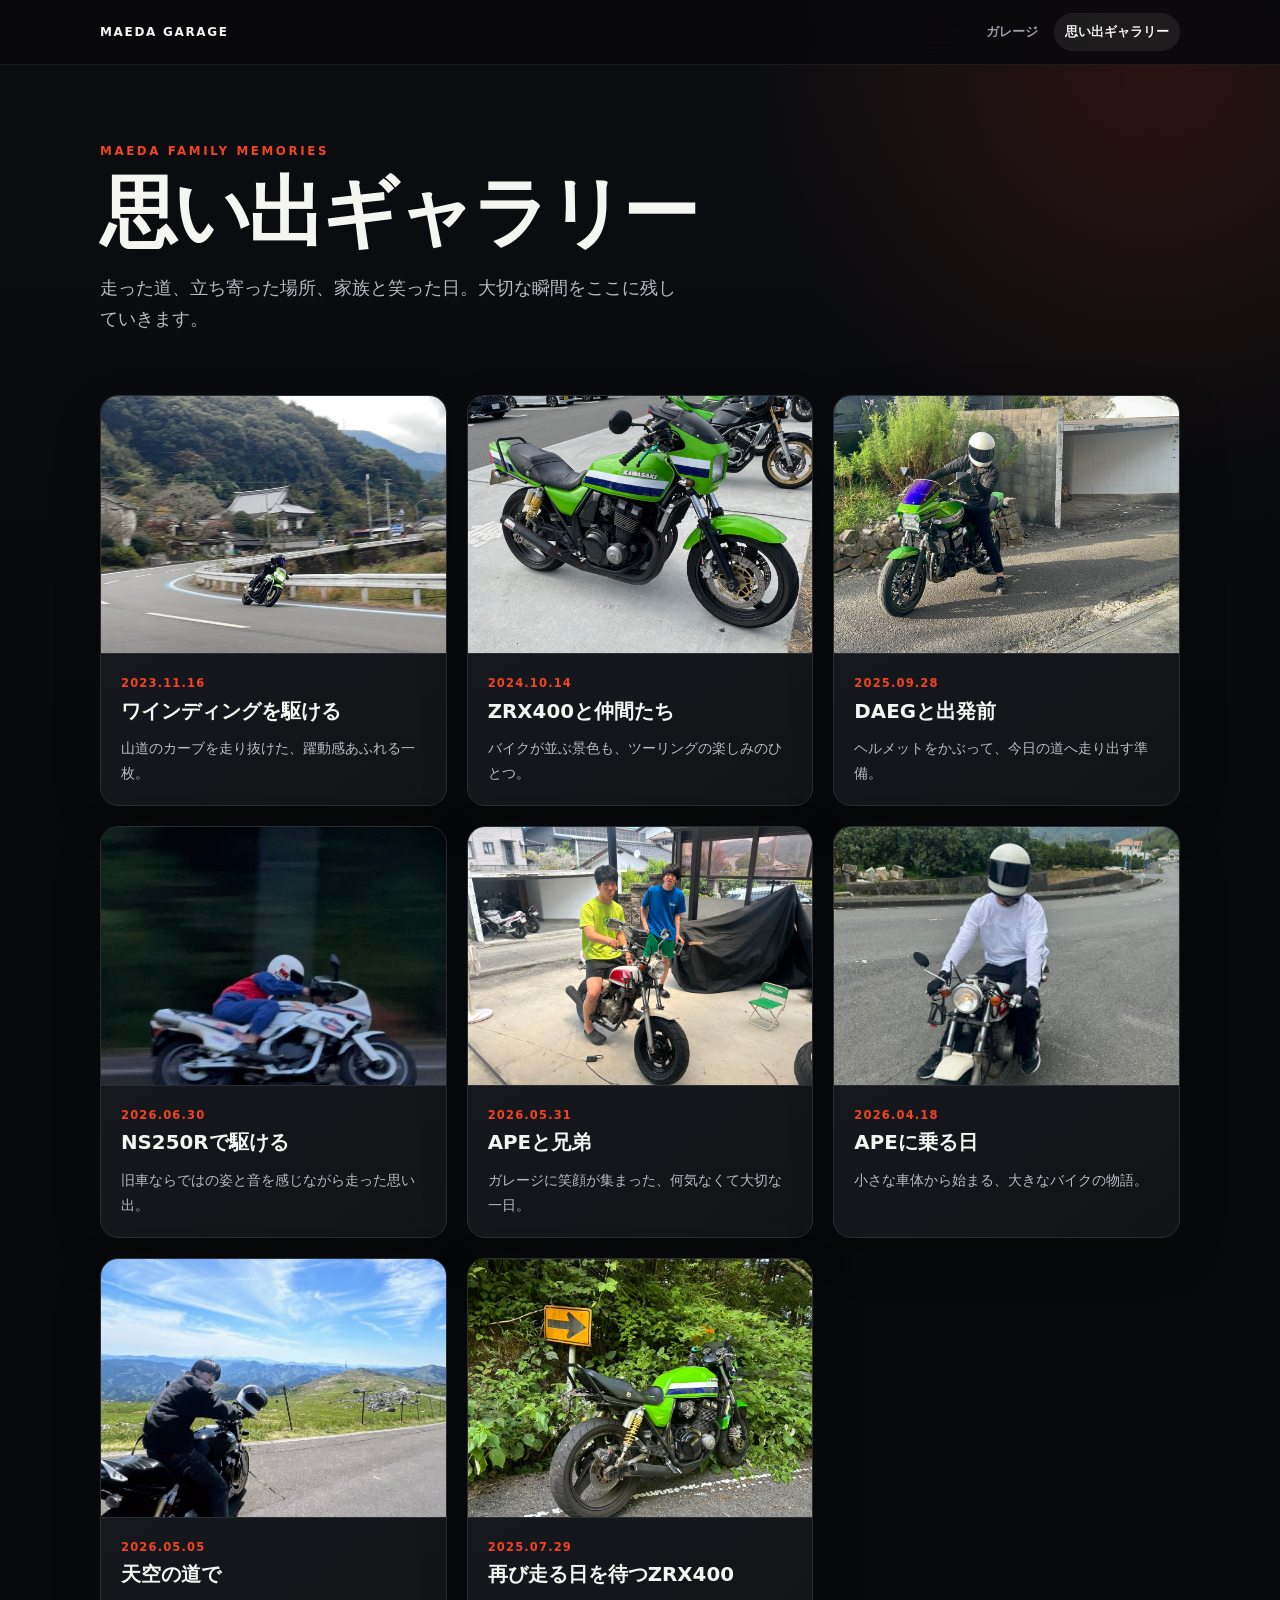
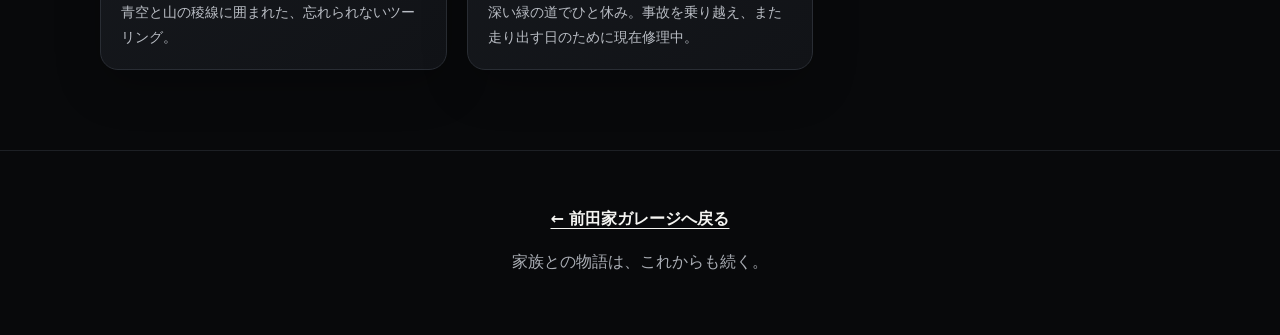
==== gallery.html @ 442a0881 "Add Maeda family garage website" ====
<!DOCTYPE html>
<html lang="ja">
<head>
  <meta charset="UTF-8">
  <meta name="viewport" content="width=device-width, initial-scale=1.0">
  <meta name="theme-color" content="#08090b">
  <meta name="description" content="前田家ガレージの思い出ギャラリー。">
  <title>思い出ギャラリー | 前田家ガレージ</title>
  <link rel="stylesheet" href="style.css">
</head>
<body class="gallery-page">
  <nav class="site-nav" aria-label="メインナビゲーション">
    <div class="nav-inner">
      <a class="brand" href="index.html">MAEDA GARAGE</a>
      <div class="nav-links">
        <a href="index.html">ガレージ</a>
        <a class="active" href="gallery.html" aria-current="page">思い出ギャラリー</a>
      </div>
    </div>
  </nav>

  <main class="gallery-container">
    <header class="gallery-hero">
      <p class="gallery-kicker">Maeda Family Memories</p>
      <h1>思い出ギャラリー</h1>
      <p class="gallery-lead">走った道、立ち寄った場所、家族と笑った日。大切な瞬間をここに残していきます。</p>
    </header>

    <section class="memory-grid" aria-label="思い出の写真">
      <!-- 写真を追加するとき：memory-photo内へimgタグを追加し、タイトル・日付・コメントを変更します -->
      <!-- 例：<img src="images/gallery/memory-07.jpg" alt="写真の説明" loading="lazy" decoding="async"> -->
      <article class="memory-card">
        <div class="memory-photo">
          <img src="images/gallery/memory-01.jpg" alt="山道のカーブを走る緑のバイク" loading="lazy" decoding="async">
        </div>
        <div class="memory-body">
          <time class="memory-date" datetime="2023-11-16">2023.11.16</time>
          <h2>ワインディングを駆ける</h2>
          <p>山道のカーブを走り抜けた、躍動感あふれる一枚。</p>
        </div>
      </article>

      <article class="memory-card">
        <div class="memory-photo">
          <img src="images/gallery/memory-02.jpg" alt="駐車場に並ぶ緑のZRX400とバイク" loading="lazy" decoding="async">
        </div>
        <div class="memory-body">
          <time class="memory-date" datetime="2024-10-14">2024.10.14</time>
          <h2>ZRX400と仲間たち</h2>
          <p>バイクが並ぶ景色も、ツーリングの楽しみのひとつ。</p>
        </div>
      </article>

      <article class="memory-card">
        <div class="memory-photo">
          <img src="images/gallery/memory-03.jpg" alt="ガレージ前で緑のZRX1200 DAEGにまたがるライダー" loading="lazy" decoding="async">
        </div>
        <div class="memory-body">
          <time class="memory-date" datetime="2025-09-28">2025.09.28</time>
          <h2>DAEGと出発前</h2>
          <p>ヘルメットをかぶって、今日の道へ走り出す準備。</p>
        </div>
      </article>

      <article class="memory-card">
        <div class="memory-photo">
          <img class="focus-lower" src="images/gallery/memory-04.jpg" alt="走行中の白いHONDA NS250R" loading="lazy" decoding="async">
        </div>
        <div class="memory-body">
          <time class="memory-date" datetime="2026-06-30">2026.06.30</time>
          <h2>NS250Rで駆ける</h2>
          <p>旧車ならではの姿と音を感じながら走った思い出。</p>
        </div>
      </article>

      <article class="memory-card">
        <div class="memory-photo">
          <img src="images/gallery/memory-05.jpg" alt="ガレージでHONDA APEを囲む家族" loading="lazy" decoding="async">
        </div>
        <div class="memory-body">
          <time class="memory-date" datetime="2026-05-31">2026.05.31</time>
          <h2>APEと兄弟</h2>
          <p>ガレージに笑顔が集まった、何気なくて大切な一日。</p>
        </div>
      </article>

      <article class="memory-card">
        <div class="memory-photo">
          <img src="images/gallery/memory-06.jpg" alt="白いヘルメットでHONDA APEに乗るライダー" loading="lazy" decoding="async">
        </div>
        <div class="memory-body">
          <time class="memory-date" datetime="2026-04-18">2026.04.18</time>
          <h2>APEに乗る日</h2>
          <p>小さな車体から始まる、大きなバイクの物語。</p>
        </div>
      </article>

      <article class="memory-card">
        <div class="memory-photo">
          <img src="images/gallery/memory-07.jpg" alt="青空と山の稜線を背景にしたHONDA CB400SF" loading="lazy" decoding="async">
        </div>
        <div class="memory-body">
          <time class="memory-date" datetime="2026-05-05">2026.05.05</time>
          <h2>天空の道で</h2>
          <p>青空と山の稜線に囲まれた、忘れられないツーリング。</p>
        </div>
      </article>

      <article class="memory-card">
        <div class="memory-photo">
          <img src="images/gallery/memory-08.jpg" alt="緑に囲まれた道端に停まるKAWASAKI ZRX400" loading="lazy" decoding="async">
        </div>
        <div class="memory-body">
          <time class="memory-date" datetime="2025-07-29">2025.07.29</time>
          <h2>再び走る日を待つZRX400</h2>
          <p>深い緑の道でひと休み。事故を乗り越え、また走り出す日のために現在修理中。</p>
        </div>
      </article>
    </section>
  </main>

  <footer class="gallery-footer">
    <p><a href="index.html">← 前田家ガレージへ戻る</a></p>
    <p>家族との物語は、これからも続く。</p>
  </footer>
</body>
</html>
---- style.css ----
:root {
  --shared-bg: #08090b;
  --shared-panel: #111317;
  --shared-panel-light: #181b20;
  --shared-line: #292d34;
  --shared-text: #f5f5f2;
  --shared-muted: #9a9ea7;
  --shared-accent: #f04422;
  --shared-max-width: 1080px;
}

.site-nav {
  position: sticky;
  top: 0;
  z-index: 20;
  border-bottom: 1px solid rgba(255,255,255,.08);
  background: rgba(8,9,11,.88);
  backdrop-filter: blur(16px);
  -webkit-backdrop-filter: blur(16px);
}

.nav-inner {
  display: flex;
  width: min(calc(100% - 32px), var(--shared-max-width));
  min-height: 64px;
  margin-inline: auto;
  align-items: center;
  justify-content: space-between;
  gap: 20px;
}

.brand {
  color: var(--shared-text);
  font-size: .75rem;
  font-weight: 900;
  letter-spacing: .14em;
  text-decoration: none;
  white-space: nowrap;
}

.nav-links {
  display: flex;
  align-items: center;
  gap: 5px;
}

.nav-links a {
  padding: 8px 11px;
  border-radius: 999px;
  color: var(--shared-muted);
  font-size: .79rem;
  font-weight: 800;
  text-decoration: none;
  transition: color .2s ease, background .2s ease;
}

.nav-links a:hover,
.nav-links a.active {
  color: var(--shared-text);
  background: rgba(255,255,255,.08);
}

.gallery-cta {
  display: inline-flex;
  align-items: center;
  gap: 10px;
  margin-top: 34px;
  padding: 13px 20px;
  border: 1px solid rgba(255,255,255,.16);
  border-radius: 999px;
  color: var(--shared-text);
  background: rgba(255,255,255,.05);
  font-size: .9rem;
  font-weight: 800;
  text-decoration: none;
  transition: transform .2s ease, border-color .2s ease, background .2s ease;
}

.gallery-cta:hover {
  transform: translateY(-2px);
  border-color: var(--shared-accent);
  background: rgba(240,68,34,.12);
}

/* Gallery page */
.gallery-page {
  margin: 0;
  min-height: 100vh;
  color: var(--shared-text);
  background:
    radial-gradient(circle at 90% 4%, rgba(240,68,34,.13), transparent 25rem),
    linear-gradient(180deg, #0c0d10 0%, var(--shared-bg) 38%);
  font-family: system-ui, -apple-system, "Noto Sans JP", "Yu Gothic", sans-serif;
  line-height: 1.7;
  -webkit-font-smoothing: antialiased;
}

.gallery-page * { box-sizing: border-box; }

.gallery-container {
  width: min(calc(100% - 32px), var(--shared-max-width));
  margin-inline: auto;
}

.gallery-hero {
  padding: 76px 0 48px;
}

.gallery-kicker {
  margin: 0 0 10px;
  color: var(--shared-accent);
  font-size: .74rem;
  font-weight: 900;
  letter-spacing: .22em;
  text-transform: uppercase;
}

.gallery-hero h1 {
  margin: 0;
  font-size: clamp(2.35rem, 8vw, 4.8rem);
  line-height: 1.1;
  letter-spacing: -.05em;
}

.gallery-lead {
  max-width: 590px;
  margin: 17px 0 0;
  color: #b6bac1;
  font-size: clamp(.98rem, 2.6vw, 1.14rem);
}

.memory-grid {
  display: grid;
  grid-template-columns: repeat(3, minmax(0, 1fr));
  gap: 20px;
  padding: 12px 0 80px;
}

.memory-card {
  overflow: hidden;
  border: 1px solid var(--shared-line);
  border-radius: 18px;
  background: linear-gradient(145deg, var(--shared-panel-light), var(--shared-panel));
  box-shadow: 0 16px 46px rgba(0,0,0,.23);
  transition: transform .22s ease, border-color .22s ease;
}

.memory-card:hover {
  transform: translateY(-4px);
  border-color: #484d56;
}

.memory-photo {
  position: relative;
  display: grid;
  aspect-ratio: 4 / 3;
  place-items: center;
  overflow: hidden;
  border-bottom: 1px solid var(--shared-line);
  color: #747982;
  background:
    linear-gradient(135deg, transparent 49.5%, rgba(255,255,255,.04) 50%, transparent 50.5%),
    repeating-linear-gradient(90deg, #101216 0, #101216 34px, #13161a 35px);
}

.memory-photo img {
  position: absolute;
  inset: 0;
  width: 100%;
  height: 100%;
  object-fit: cover;
}

.memory-photo img.focus-lower {
  object-position: center 72%;
}

.memory-placeholder {
  text-align: center;
}

.memory-placeholder b {
  display: block;
  margin-bottom: 7px;
  font-size: 1.7rem;
  filter: grayscale(1);
}

.memory-placeholder span {
  font-size: .68rem;
  font-weight: 900;
  letter-spacing: .15em;
}

.memory-body {
  padding: 20px;
}

.memory-date {
  display: block;
  margin-bottom: 5px;
  color: var(--shared-accent);
  font-size: .72rem;
  font-weight: 900;
  letter-spacing: .1em;
}

.memory-body h2 {
  margin: 0;
  font-size: 1.24rem;
  line-height: 1.35;
}

.memory-body p {
  margin: 11px 0 0;
  color: #b9bdc4;
  font-size: .9rem;
}

.gallery-footer {
  padding: 38px 16px 44px;
  border-top: 1px solid #1d2025;
  color: #aaaeb5;
  text-align: center;
}

.gallery-footer a {
  color: var(--shared-text);
  font-weight: 800;
  text-underline-offset: 4px;
}

@media (max-width: 820px) {
  .memory-grid { grid-template-columns: repeat(2, minmax(0, 1fr)); }
}

@media (max-width: 560px) {
  .nav-inner {
    width: min(calc(100% - 20px), var(--shared-max-width));
    min-height: 58px;
  }

  .brand {
    max-width: 78px;
    white-space: normal;
    line-height: 1.15;
  }

  .nav-links a {
    padding: 7px 9px;
    font-size: .73rem;
  }

  .gallery-container { width: calc(100% - 24px); }
  .gallery-hero { padding: 54px 0 36px; }
  .memory-grid { grid-template-columns: 1fr; gap: 16px; padding-bottom: 56px; }
  .memory-body { padding: 18px; }
}

@media (prefers-reduced-motion: reduce) {
  *, *::before, *::after {
    scroll-behavior: auto !important;
    animation-duration: .01ms !important;
    transition-duration: .01ms !important;
  }
}
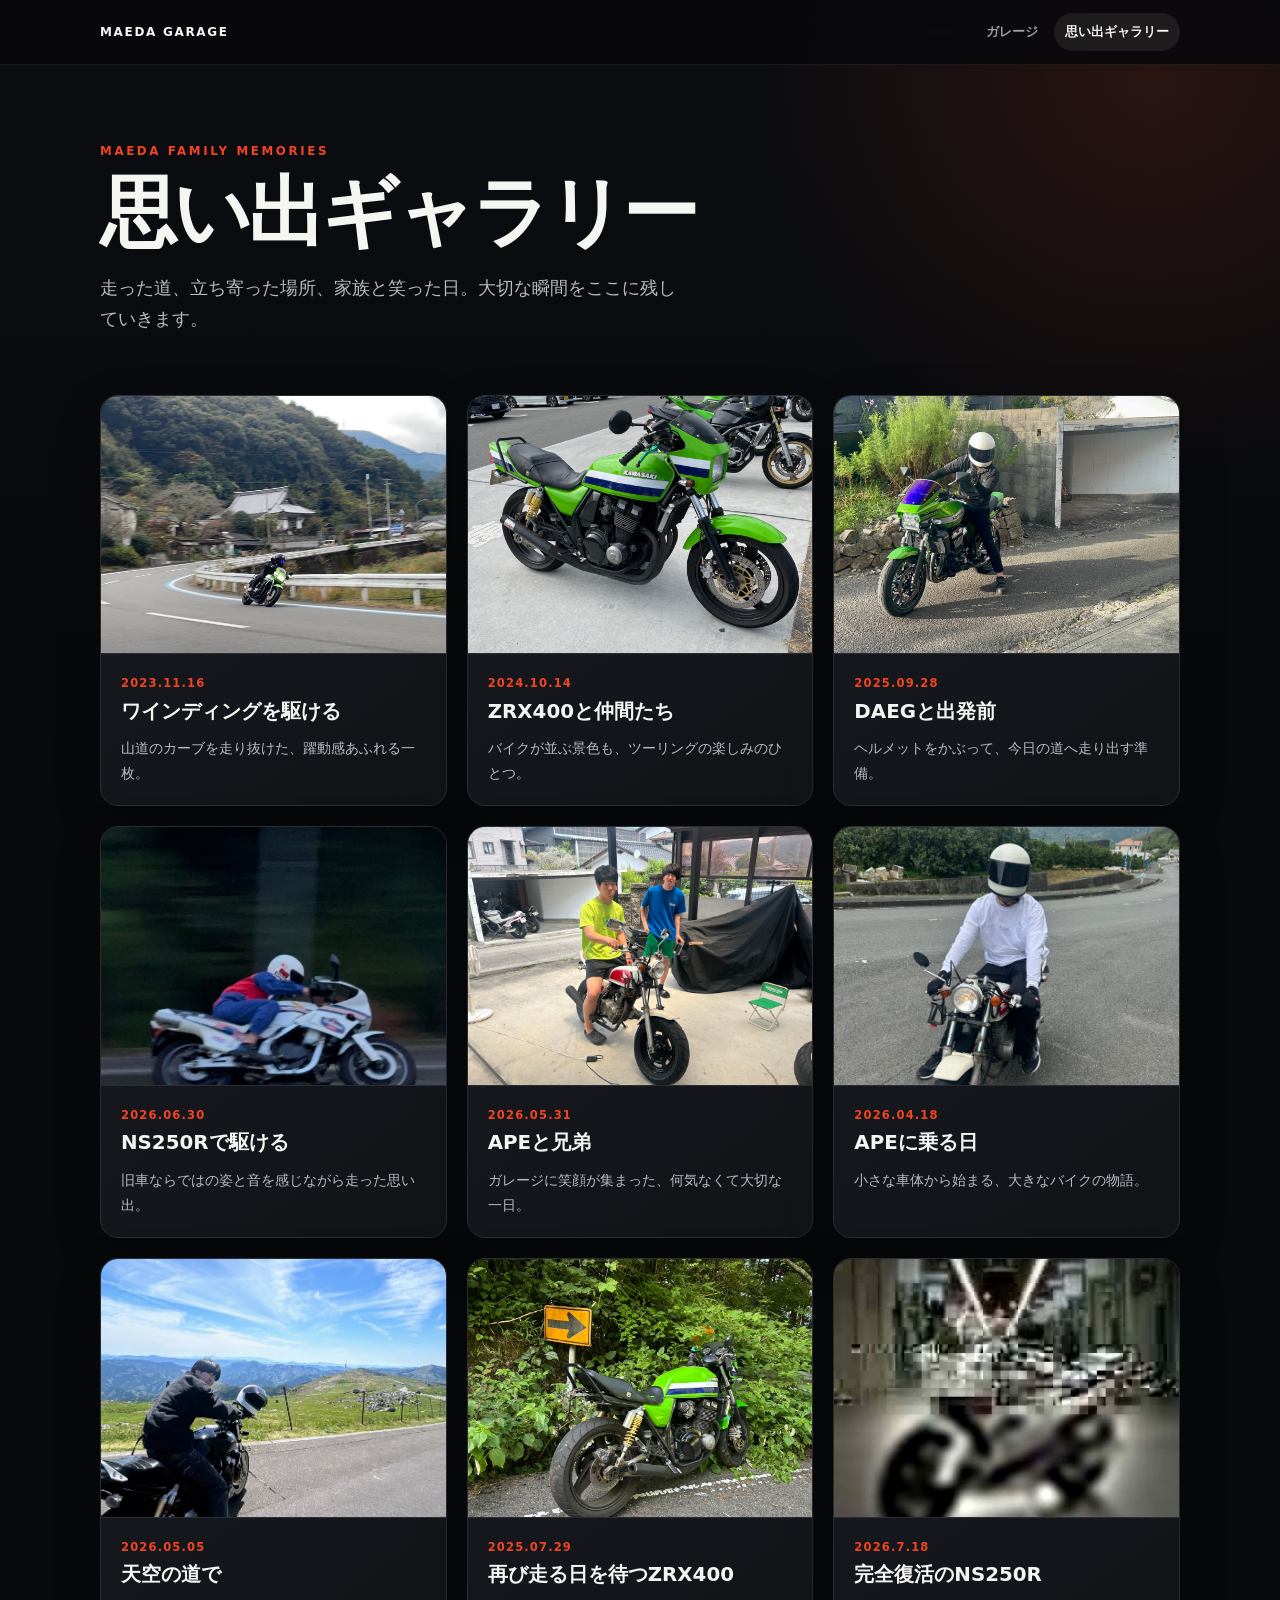
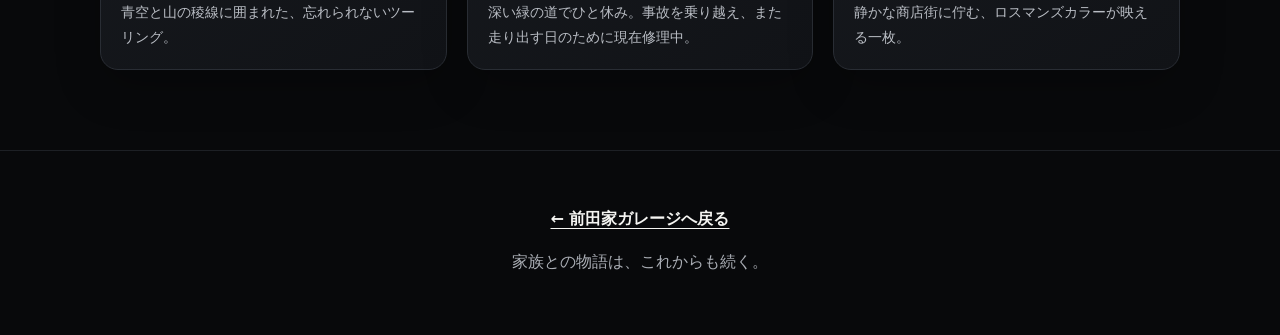
==== commit 2d2ea2b0: "Add NS250R gallery memory" ====
--- a/gallery.html
+++ b/gallery.html
@@ -116,6 +116,17 @@
           <p>深い緑の道でひと休み。事故を乗り越え、また走り出す日のために現在修理中。</p>
         </div>
       </article>
+
+      <article class="memory-card">
+        <div class="memory-photo">
+          <img src="images/gallery/memory-09.jpg" alt="アーケードに停まるHONDA NS250R" loading="lazy" decoding="async">
+        </div>
+        <div class="memory-body">
+          <time class="memory-date" datetime="2026-07-18">2026.7.18</time>
+          <h2>完全復活のNS250R</h2>
+          <p>静かな商店街に佇む、ロスマンズカラーが映える一枚。</p>
+        </div>
+      </article>
     </section>
   </main>
 
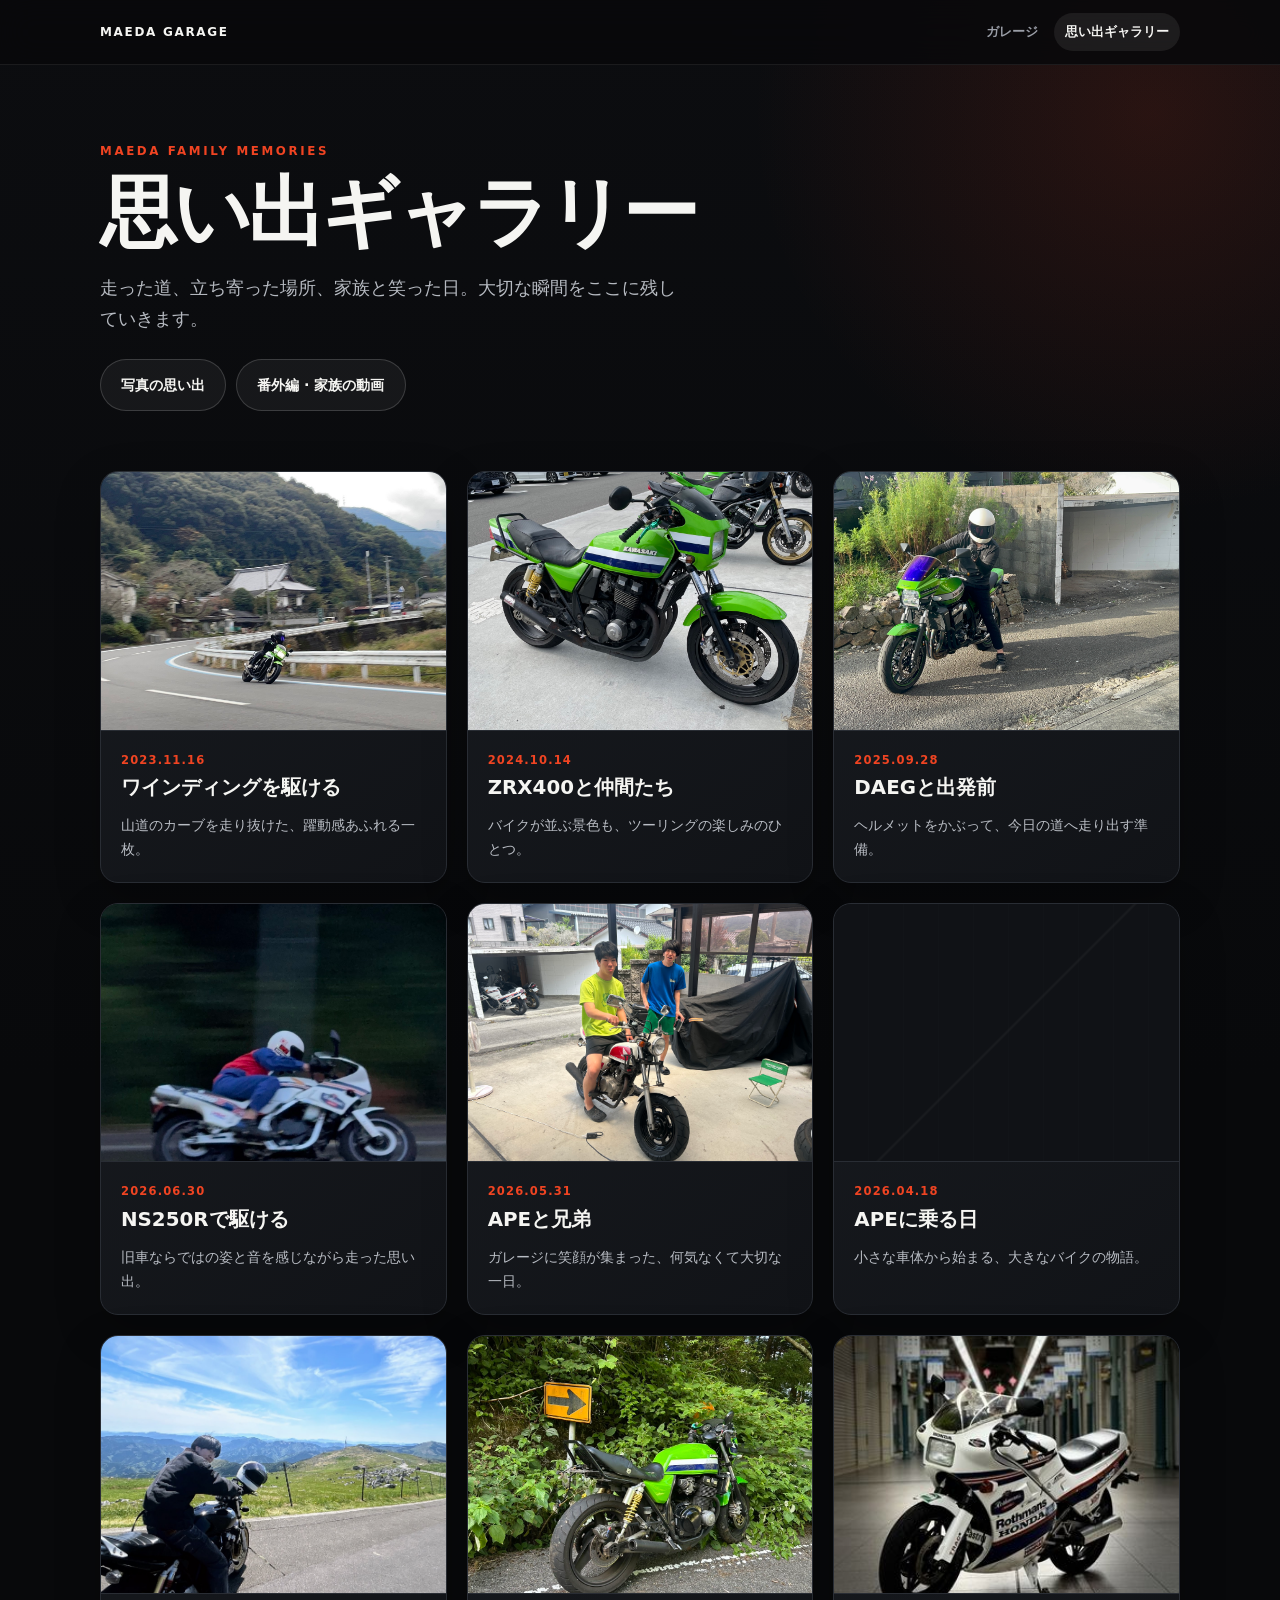
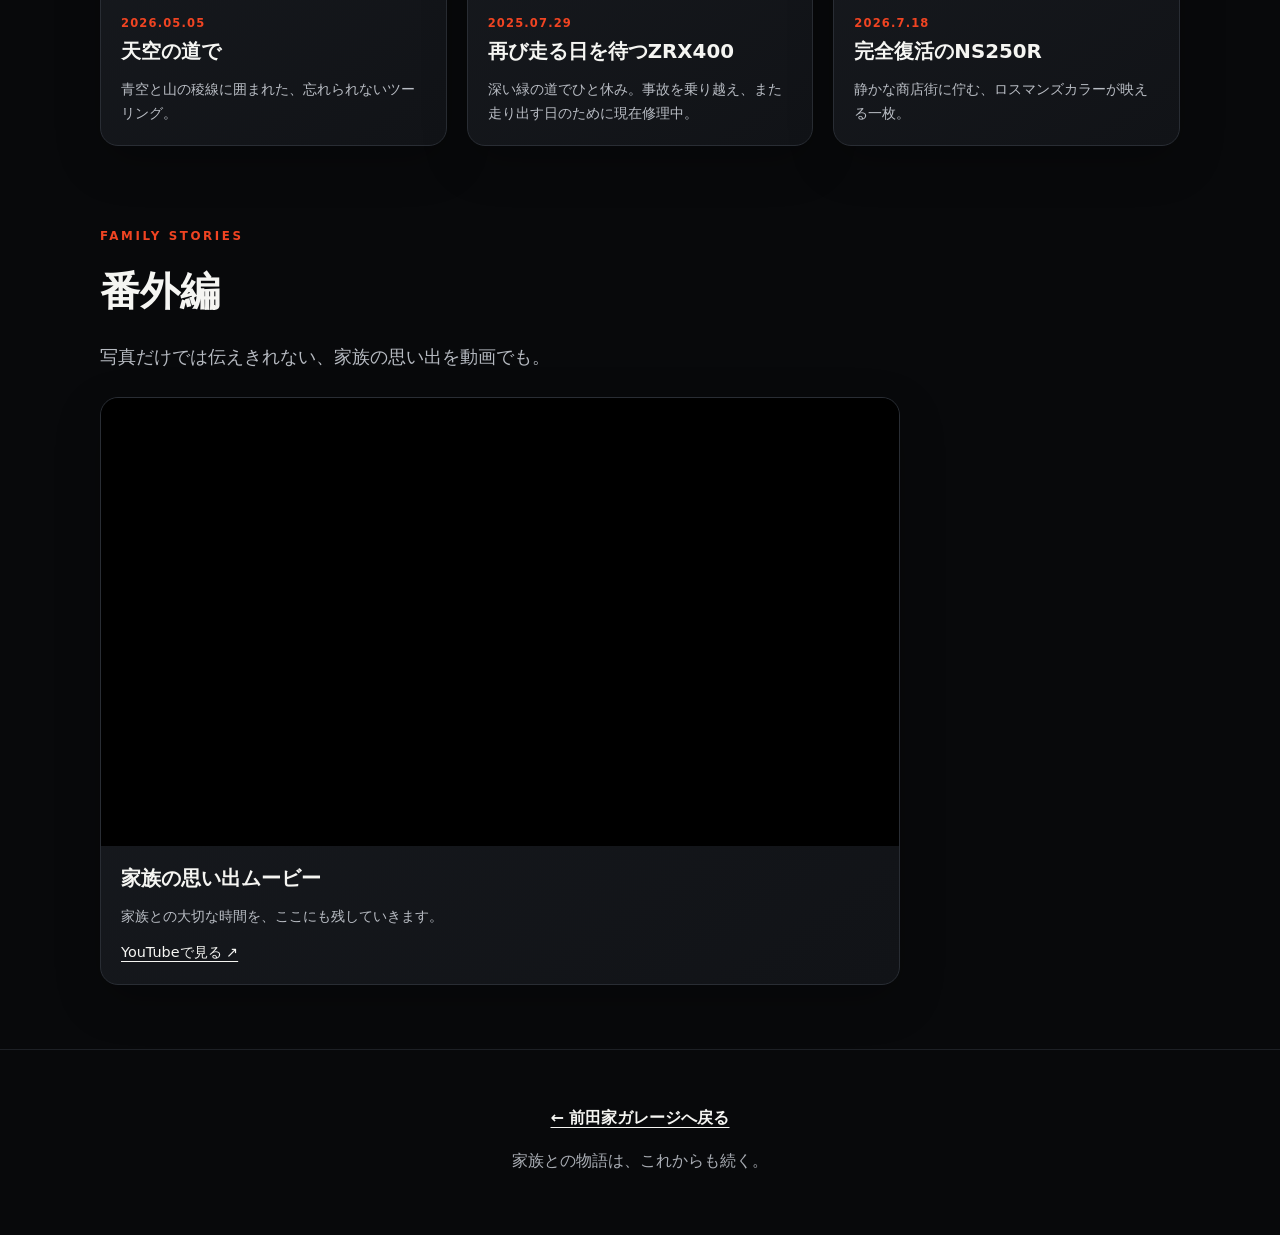
==== commit 0f506668: "Add files via upload Add family video to gallery" ====
--- a/gallery.html
+++ b/gallery.html
@@ -24,9 +24,13 @@
       <p class="gallery-kicker">Maeda Family Memories</p>
       <h1>思い出ギャラリー</h1>
       <p class="gallery-lead">走った道、立ち寄った場所、家族と笑った日。大切な瞬間をここに残していきます。</p>
+      <nav class="gallery-categories" aria-label="ギャラリーのカテゴリ">
+        <a class="gallery-cta" href="#photos">写真の思い出</a>
+        <a class="gallery-cta" href="#extra">番外編 · 家族の動画</a>
+      </nav>
     </header>
 
-    <section class="memory-grid" aria-label="思い出の写真">
+    <section id="photos" class="memory-grid" aria-label="思い出の写真">
       <!-- 写真を追加するとき：memory-photo内へimgタグを追加し、タイトル・日付・コメントを変更します -->
       <!-- 例：<img src="images/gallery/memory-07.jpg" alt="写真の説明" loading="lazy" decoding="async"> -->
       <article class="memory-card">
@@ -116,7 +120,6 @@
           <p>深い緑の道でひと休み。事故を乗り越え、また走り出す日のために現在修理中。</p>
         </div>
       </article>
-
       <article class="memory-card">
         <div class="memory-photo">
           <img src="images/gallery/memory-09.jpg" alt="アーケードに停まるHONDA NS250R" loading="lazy" decoding="async">
@@ -128,6 +131,22 @@
         </div>
       </article>
     </section>
+    <section id="extra" class="gallery-extra" aria-labelledby="extra-title">
+      <p class="gallery-kicker">Family Stories</p>
+      <h2 id="extra-title">番外編</h2>
+      <p class="gallery-lead">写真だけでは伝えきれない、家族の思い出を動画でも。</p>
+      <!-- 動画を追加するときは、このarticleをコピーして動画ID・タイトル・コメントを変更します。 -->
+      <article class="memory-card video-card">
+        <div class="memory-video">
+          <iframe src="https://www.youtube-nocookie.com/embed/6JlJBskXjK0" title="番外編：家族のYouTube動画" loading="lazy" referrerpolicy="strict-origin-when-cross-origin" allow="accelerometer; autoplay; clipboard-write; encrypted-media; gyroscope; picture-in-picture; web-share" allowfullscreen></iframe>
+        </div>
+        <div class="memory-body">
+          <h3>家族の思い出ムービー</h3>
+          <p>家族との大切な時間を、ここにも残していきます。</p>
+          <p><a href="https://www.youtube.com/watch?v=6JlJBskXjK0" target="_blank" rel="noopener noreferrer">YouTubeで見る ↗</a></p>
+        </div>
+      </article>
+    </section>
   </main>
 
   <footer class="gallery-footer">
--- a/style.css
+++ b/style.css
@@ -224,6 +224,19 @@
   text-align: center;
 }
 
+.gallery-categories { display: flex; flex-wrap: wrap; gap: 10px; }
+.gallery-categories .gallery-cta { margin-top: 24px; }
+#photos, .gallery-extra { scroll-margin-top: 90px; }
+.gallery-extra { padding: 0 0 64px; }
+.gallery-extra > h2 { margin: 0; font-size: clamp(1.8rem, 5vw, 2.5rem); }
+.video-card { max-width: 800px; margin-top: 24px; }
+.video-card:hover { transform: none; }
+.memory-video { aspect-ratio: 16 / 9; background: #000; }
+.memory-video iframe { display: block; width: 100%; height: 100%; border: 0; }
+.video-card h3 { margin: 0; font-size: 1.24rem; line-height: 1.35; }
+.video-card a { color: var(--shared-text); text-underline-offset: 4px; }
+.gallery-categories a:focus-visible, .video-card a:focus-visible { outline: 2px solid var(--shared-accent); outline-offset: 4px; }
+
 .gallery-footer a {
   color: var(--shared-text);
   font-weight: 800;
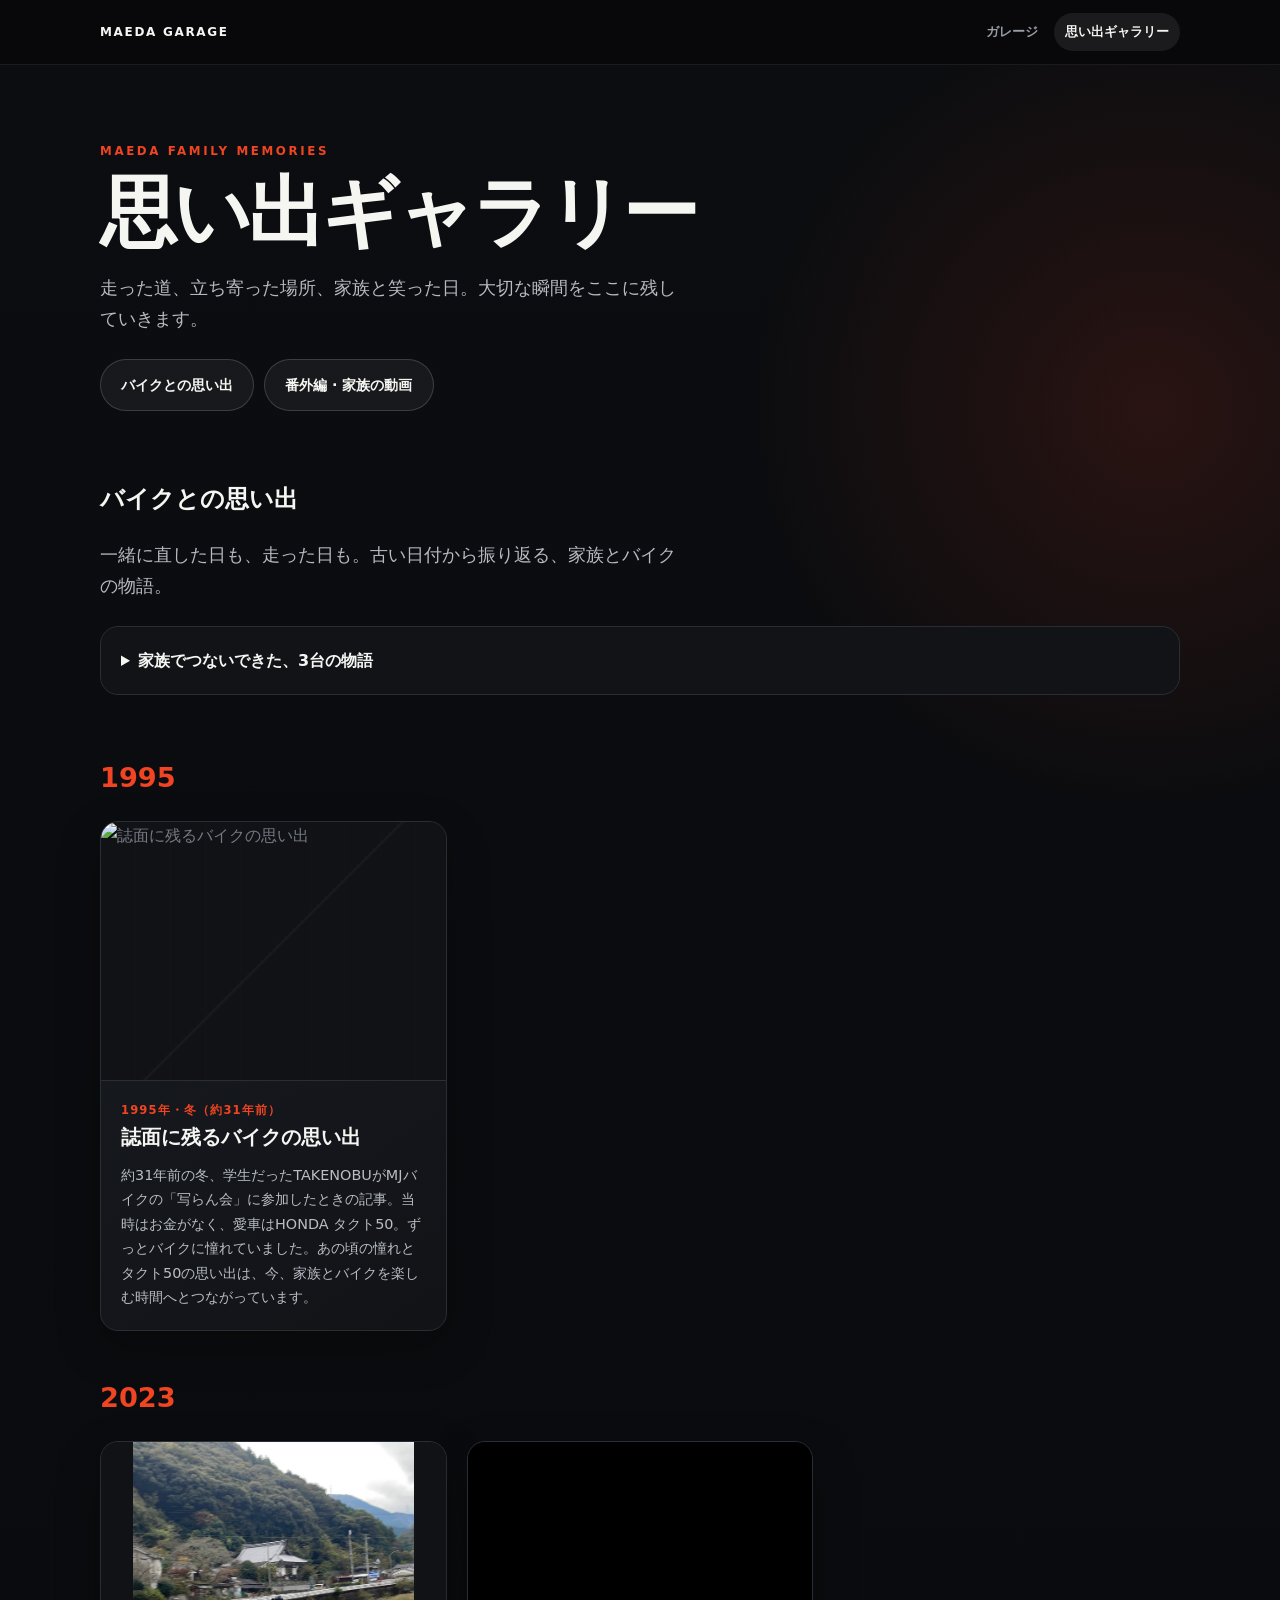
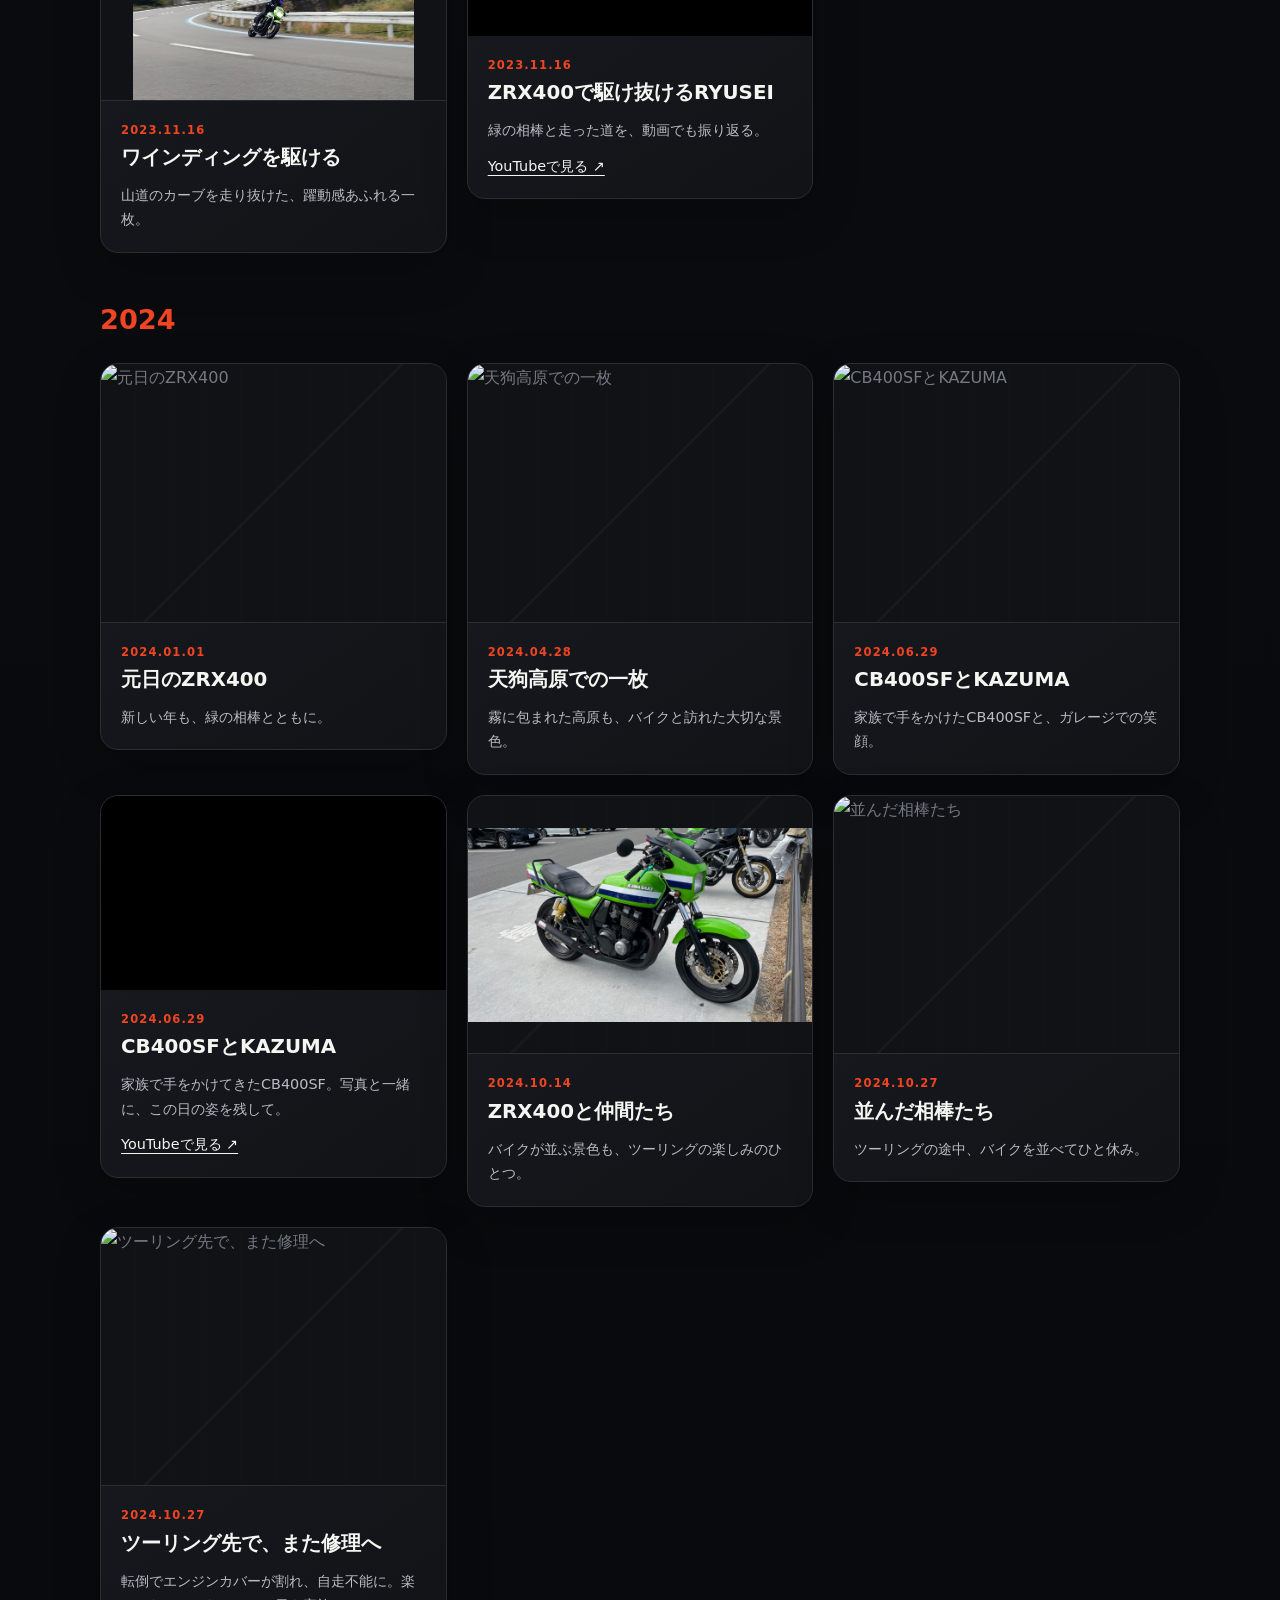
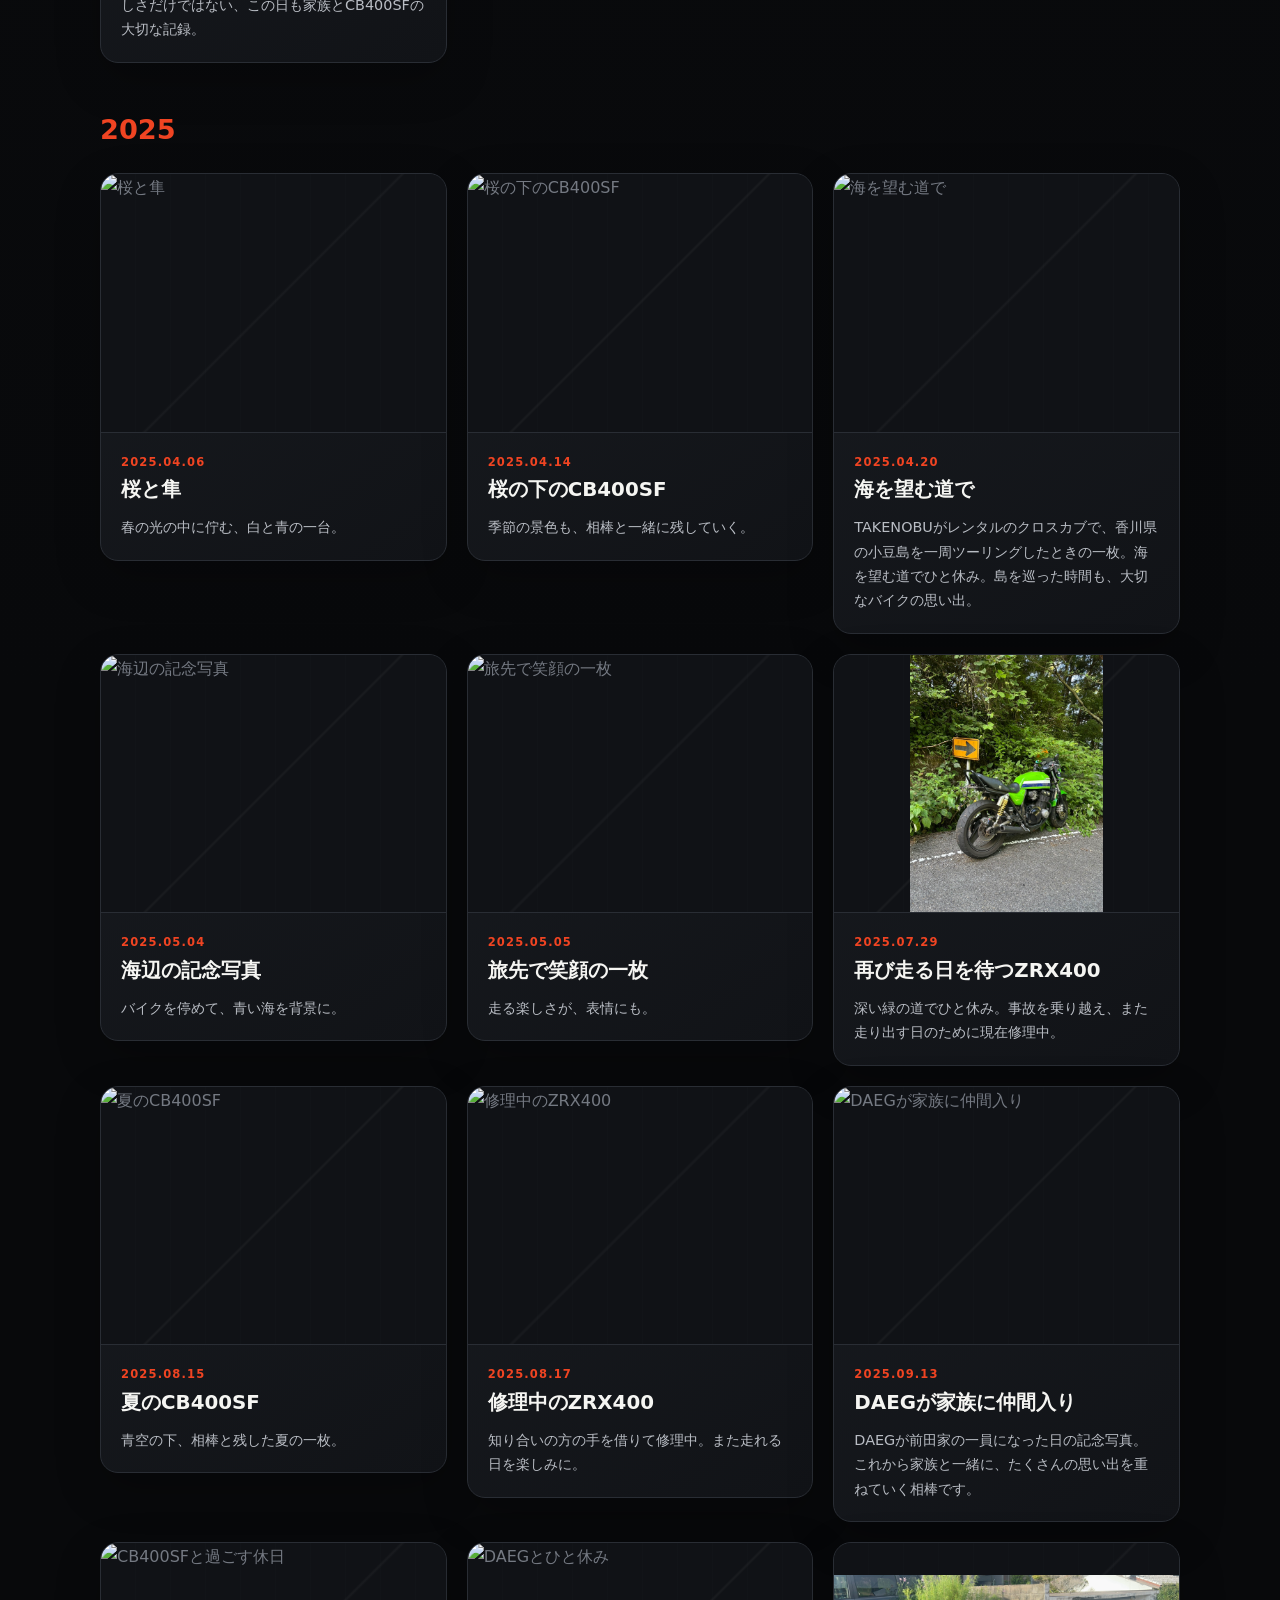
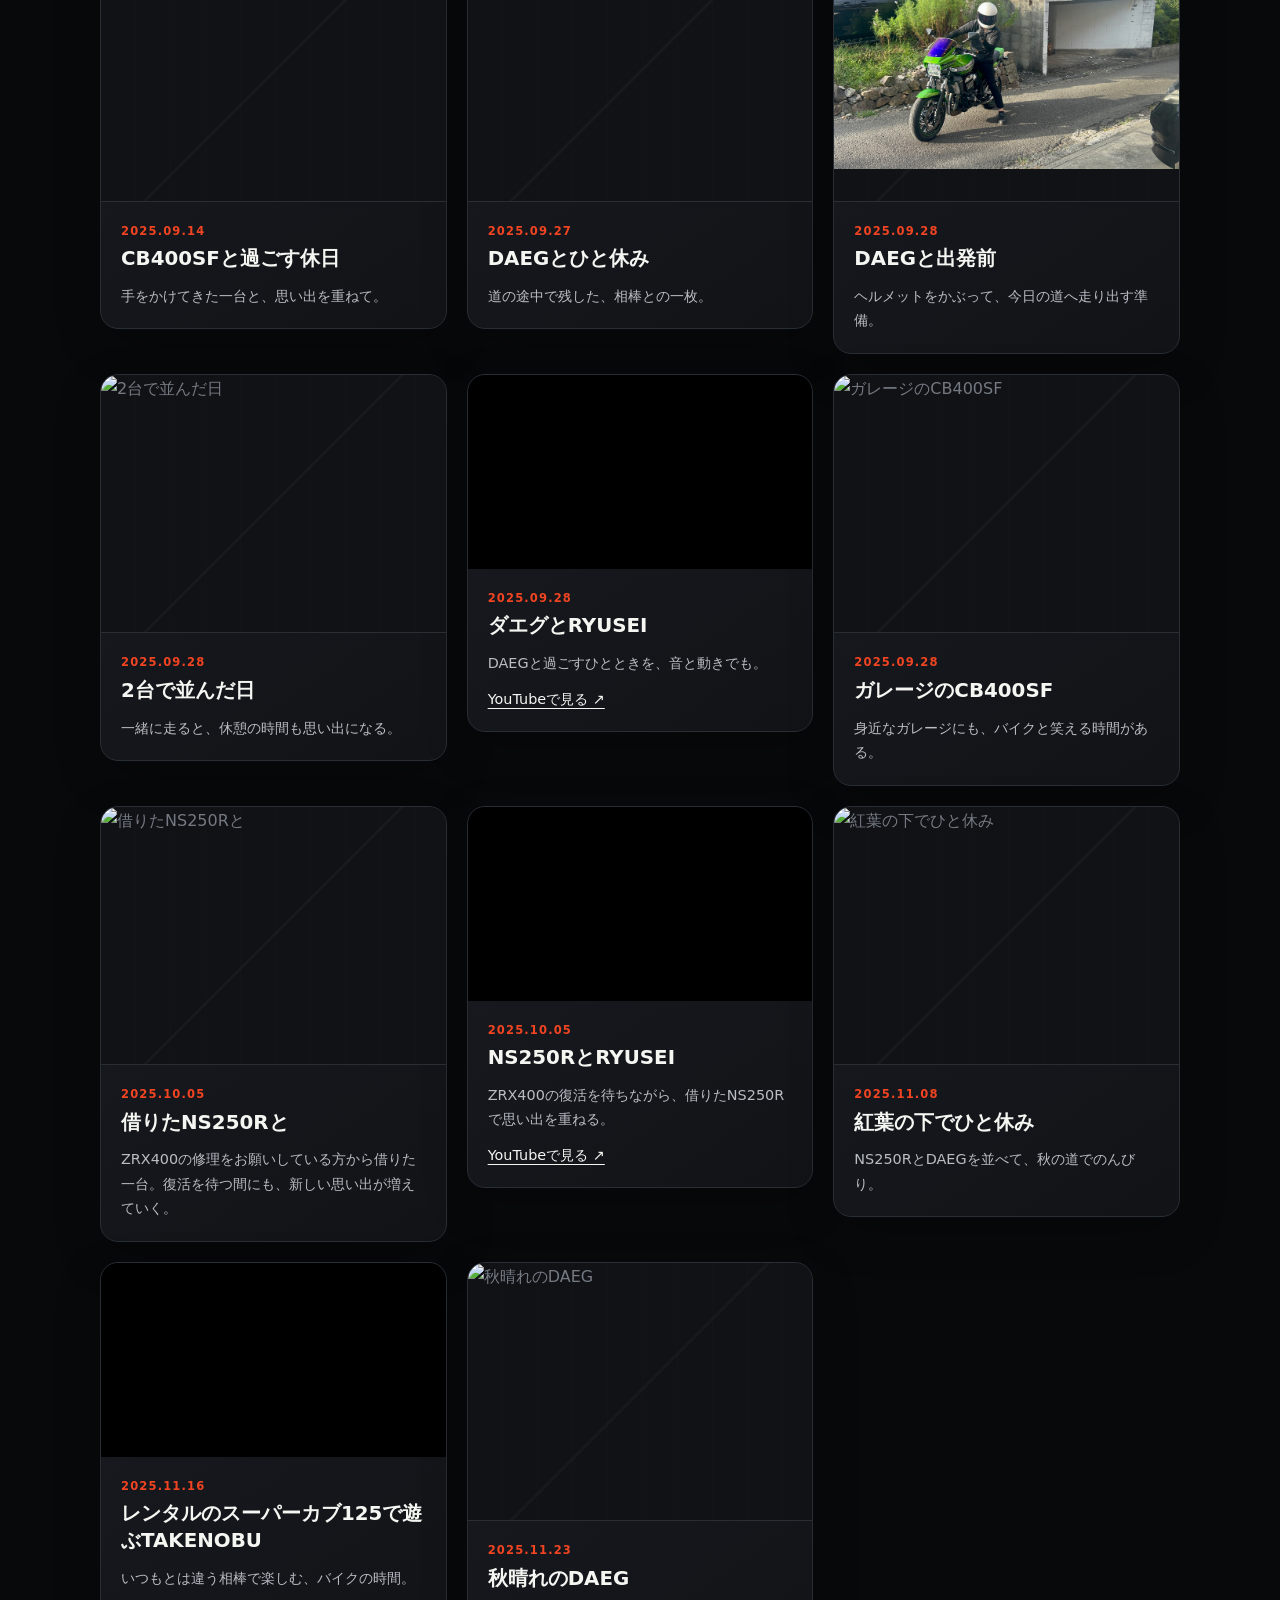
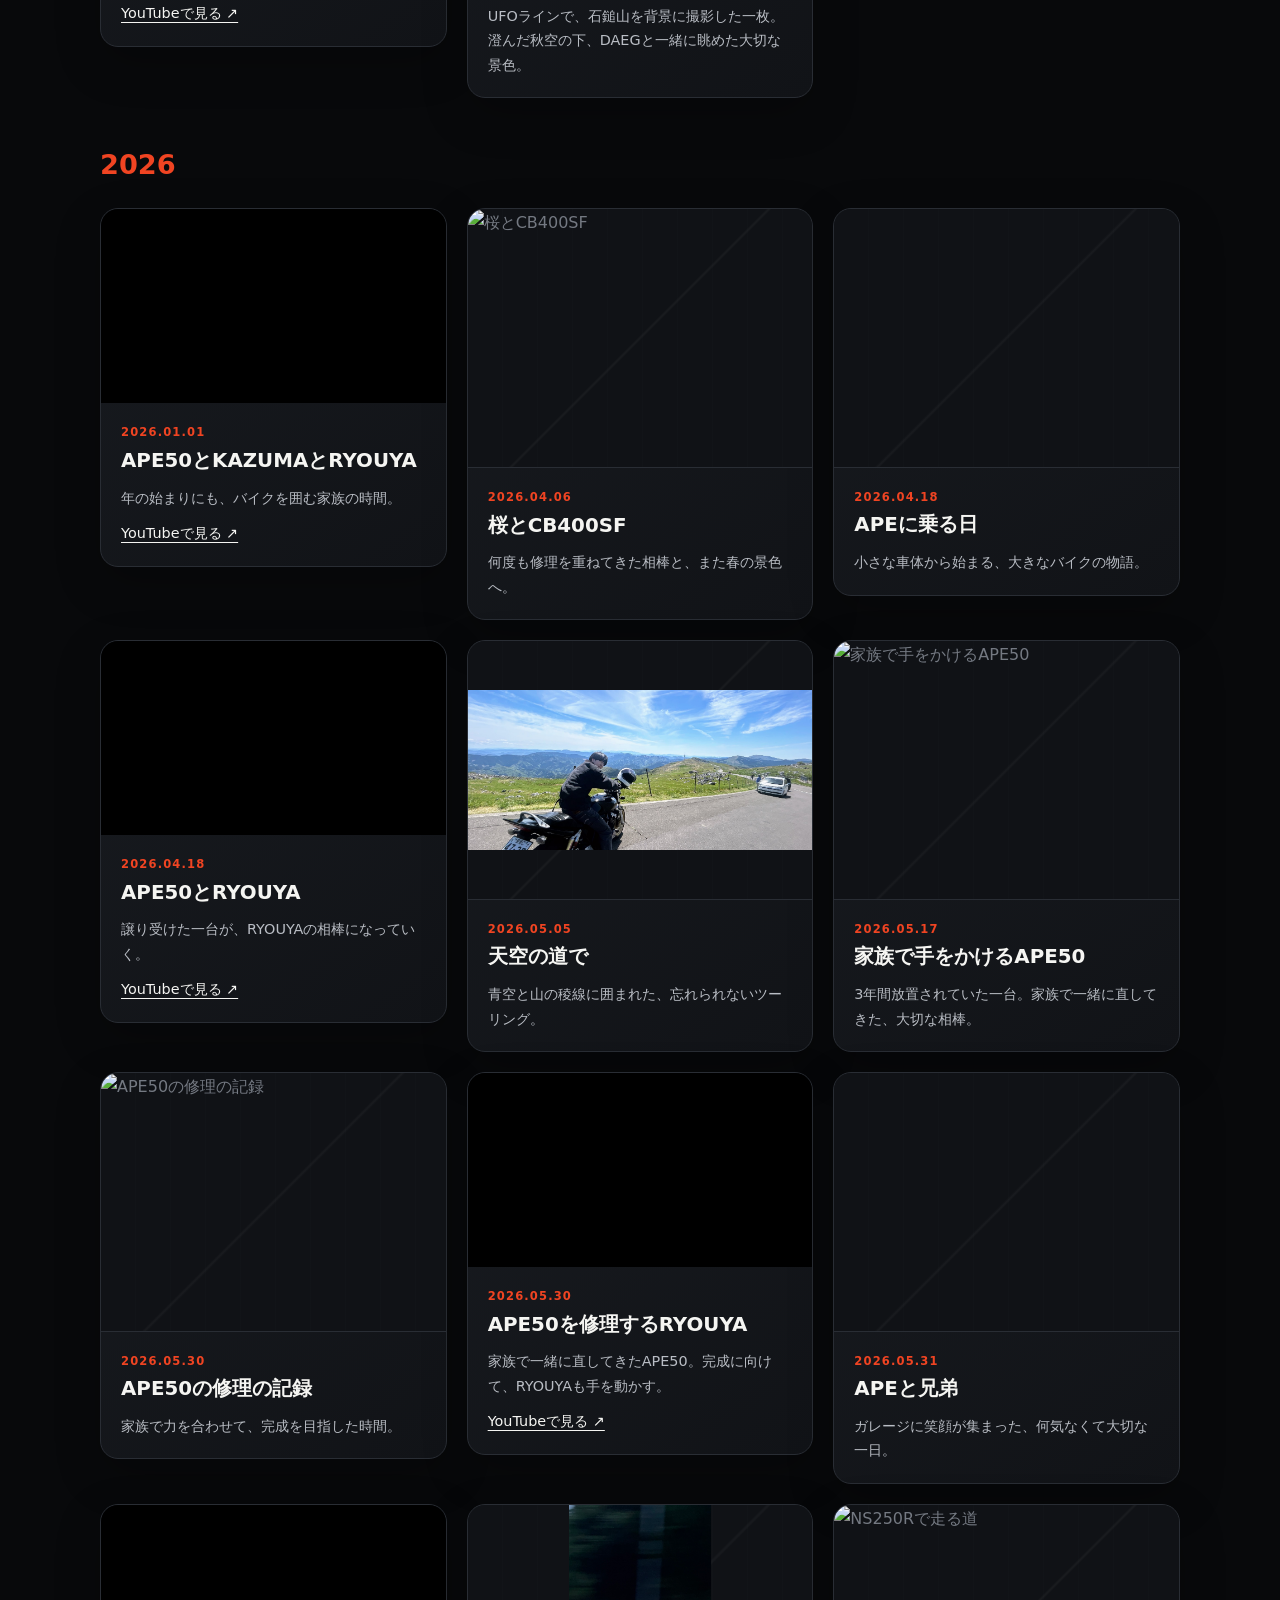
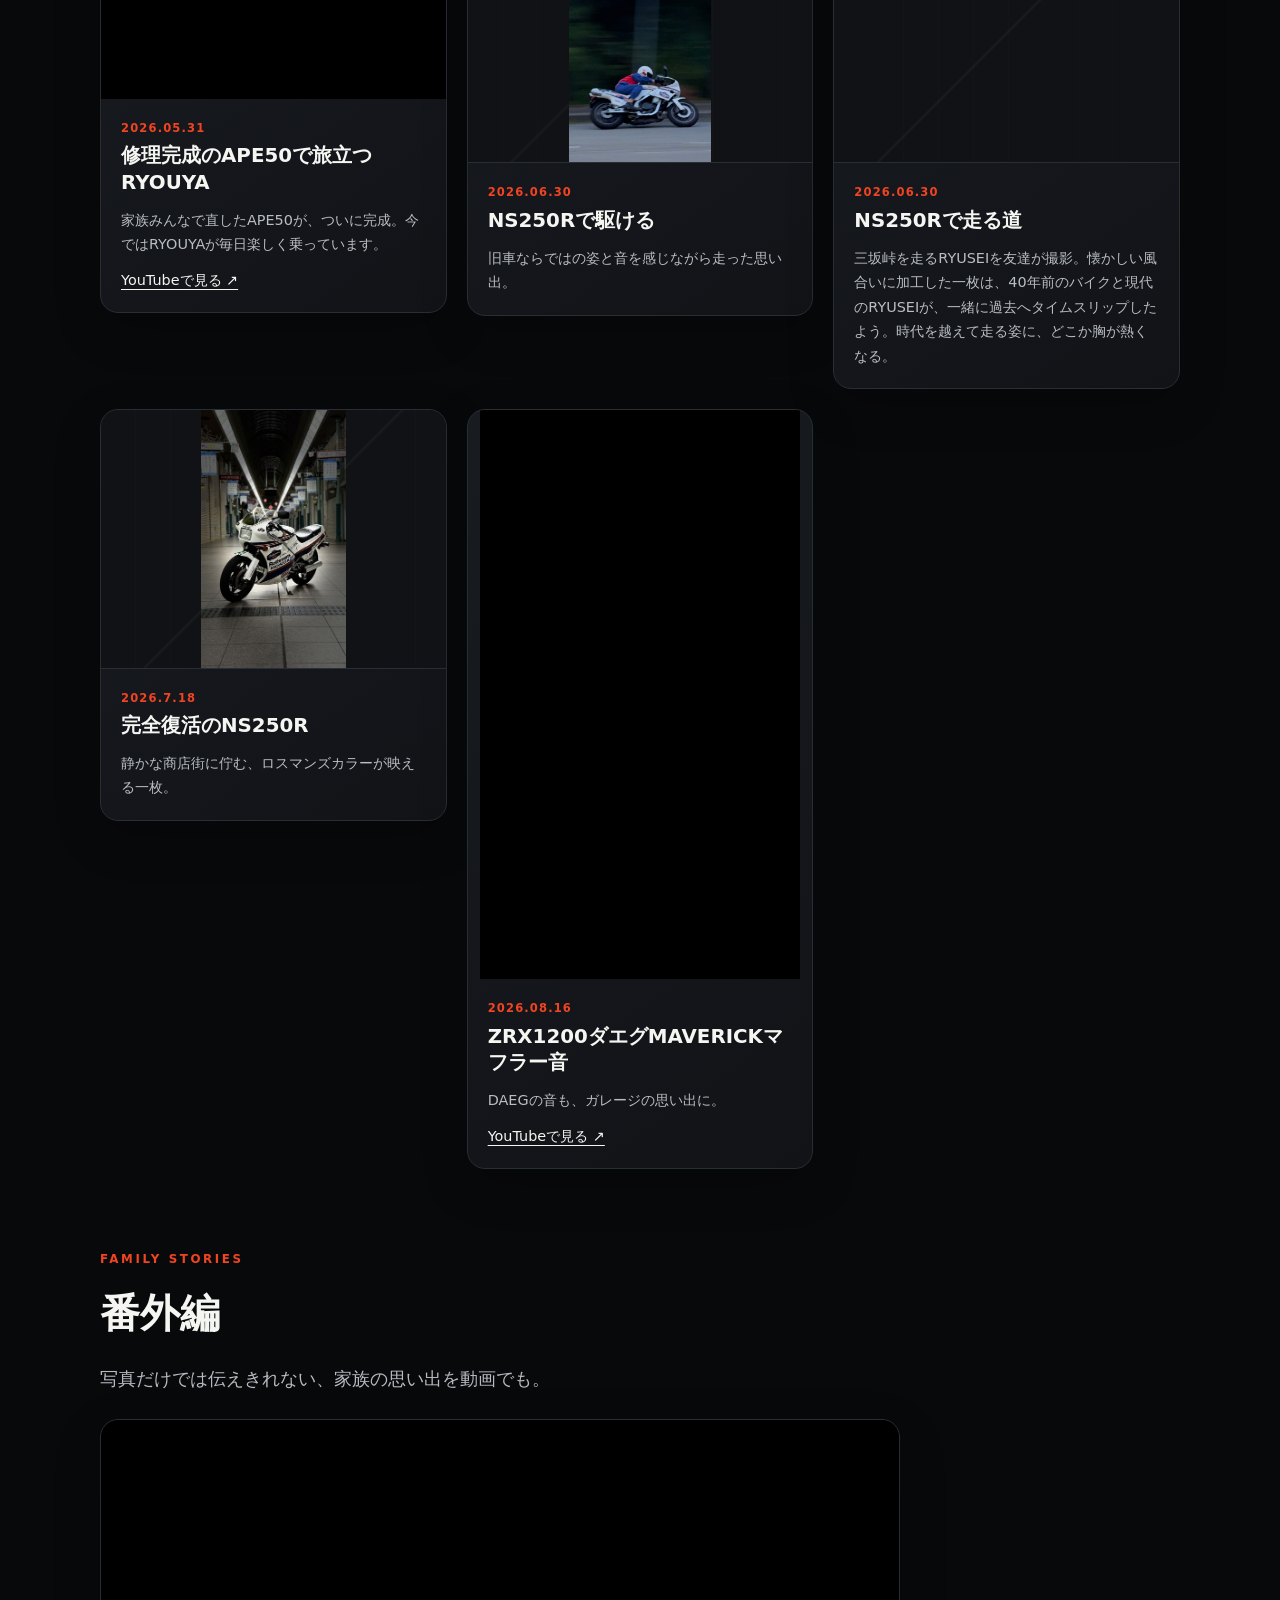
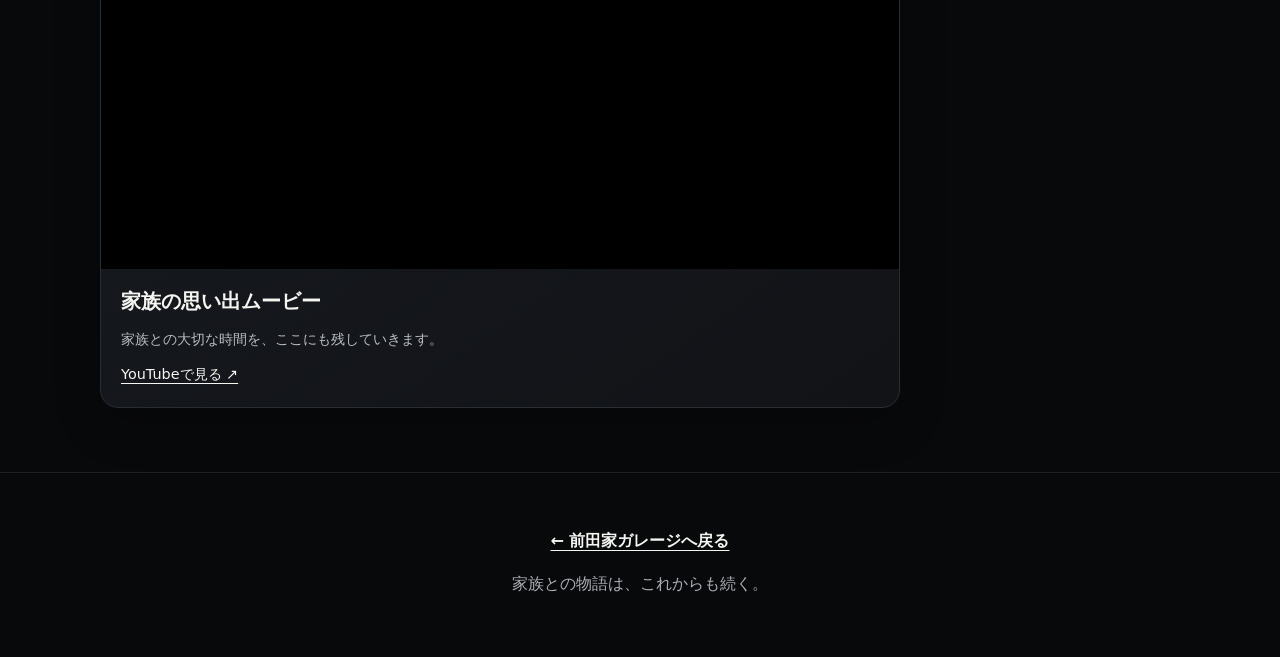
==== commit 4bf7646e: "Add files via upload" ====
--- a/gallery.html
+++ b/gallery.html
@@ -25,12 +25,23 @@
       <h1>思い出ギャラリー</h1>
       <p class="gallery-lead">走った道、立ち寄った場所、家族と笑った日。大切な瞬間をここに残していきます。</p>
       <nav class="gallery-categories" aria-label="ギャラリーのカテゴリ">
-        <a class="gallery-cta" href="#photos">写真の思い出</a>
+        <a class="gallery-cta" href="#photos">バイクとの思い出</a>
         <a class="gallery-cta" href="#extra">番外編 · 家族の動画</a>
       </nav>
     </header>
 
-    <section id="photos" class="memory-grid" aria-label="思い出の写真">
+    <h2>バイクとの思い出</h2>
+    <p class="gallery-lead">一緒に直した日も、走った日も。古い日付から振り返る、家族とバイクの物語。</p>
+    <details class="family-story">
+      <summary>家族でつないできた、3台の物語</summary>
+      <h3>APE50 — 家族で直した、RYOUYAの相棒</h3>
+      <p>RYUSEIの知り合いから譲ってもらったAPE50。3年間放置され、ボロボロだった一台を家族みんなで修理しました。完成した今、RYOUYAは毎日楽しく乗っています。</p>
+      <h3>CB400SF — 何度でも、また走るために</h3>
+      <p>知り合いから譲ってもらったKAZUMAのCB400SFも、最初はボロボロ。家族でマフラーを磨き、6速のギア抜けはバイク屋さんでエンジンを大きく分解して修理してもらいました。いざツーリングへ出かけると、旅先で転倒。エンジンカバーが割れて自走不能になり、再び修理へ。その一つひとつが、家族の忘れられない思い出です。</p>
+      <h3>ZRX400とNS250R — 復活を待つ間にも、物語は続く</h3>
+      <p>単独事故に遭ったZRX400は、知り合いの方にお願いして修理中。その方からNS250Rを借りて、RYUSEIはバイクの時間を楽しんでいます。ZRX400もそろそろ復活の予定。また一緒に走る日が楽しみです。</p>
+    </details>
+    <section id="photos" class="memory-grid" aria-label="バイクとの思い出・古い日付順">
       <!-- 写真を追加するとき：memory-photo内へimgタグを追加し、タイトル・日付・コメントを変更します -->
       <!-- 例：<img src="images/gallery/memory-07.jpg" alt="写真の説明" loading="lazy" decoding="async"> -->
       <article class="memory-card">
@@ -153,5 +164,6 @@
     <p><a href="index.html">← 前田家ガレージへ戻る</a></p>
     <p>家族との物語は、これからも続く。</p>
   </footer>
+  <script src="gallery.js" defer></script>
 </body>
 </html>
--- a/style.css
+++ b/style.css
@@ -225,6 +225,14 @@
 }
 
 .gallery-categories { display: flex; flex-wrap: wrap; gap: 10px; }
+.family-story { margin: 24px 0; padding: 20px; border: 1px solid var(--shared-line); border-radius: 18px; background: var(--shared-panel); }
+.family-story summary { cursor: pointer; font-weight: 700; }
+.family-story p { color: #b9bdc4; }
+.memory-grid { align-items: start; }
+.memory-grid .memory-photo img { object-fit: contain; }
+.memory-year { grid-column: 1 / -1; margin: 24px 0 0; color: var(--shared-accent); font-size: 1.7rem; }
+.memory-grid .memory-body a { color: var(--shared-text); text-underline-offset: 4px; }
+.memory-video.is-short { aspect-ratio: 9 / 16; max-width: 320px; margin-inline: auto; }
 .gallery-categories .gallery-cta { margin-top: 24px; }
 #photos, .gallery-extra { scroll-margin-top: 90px; }
 .gallery-extra { padding: 0 0 64px; }
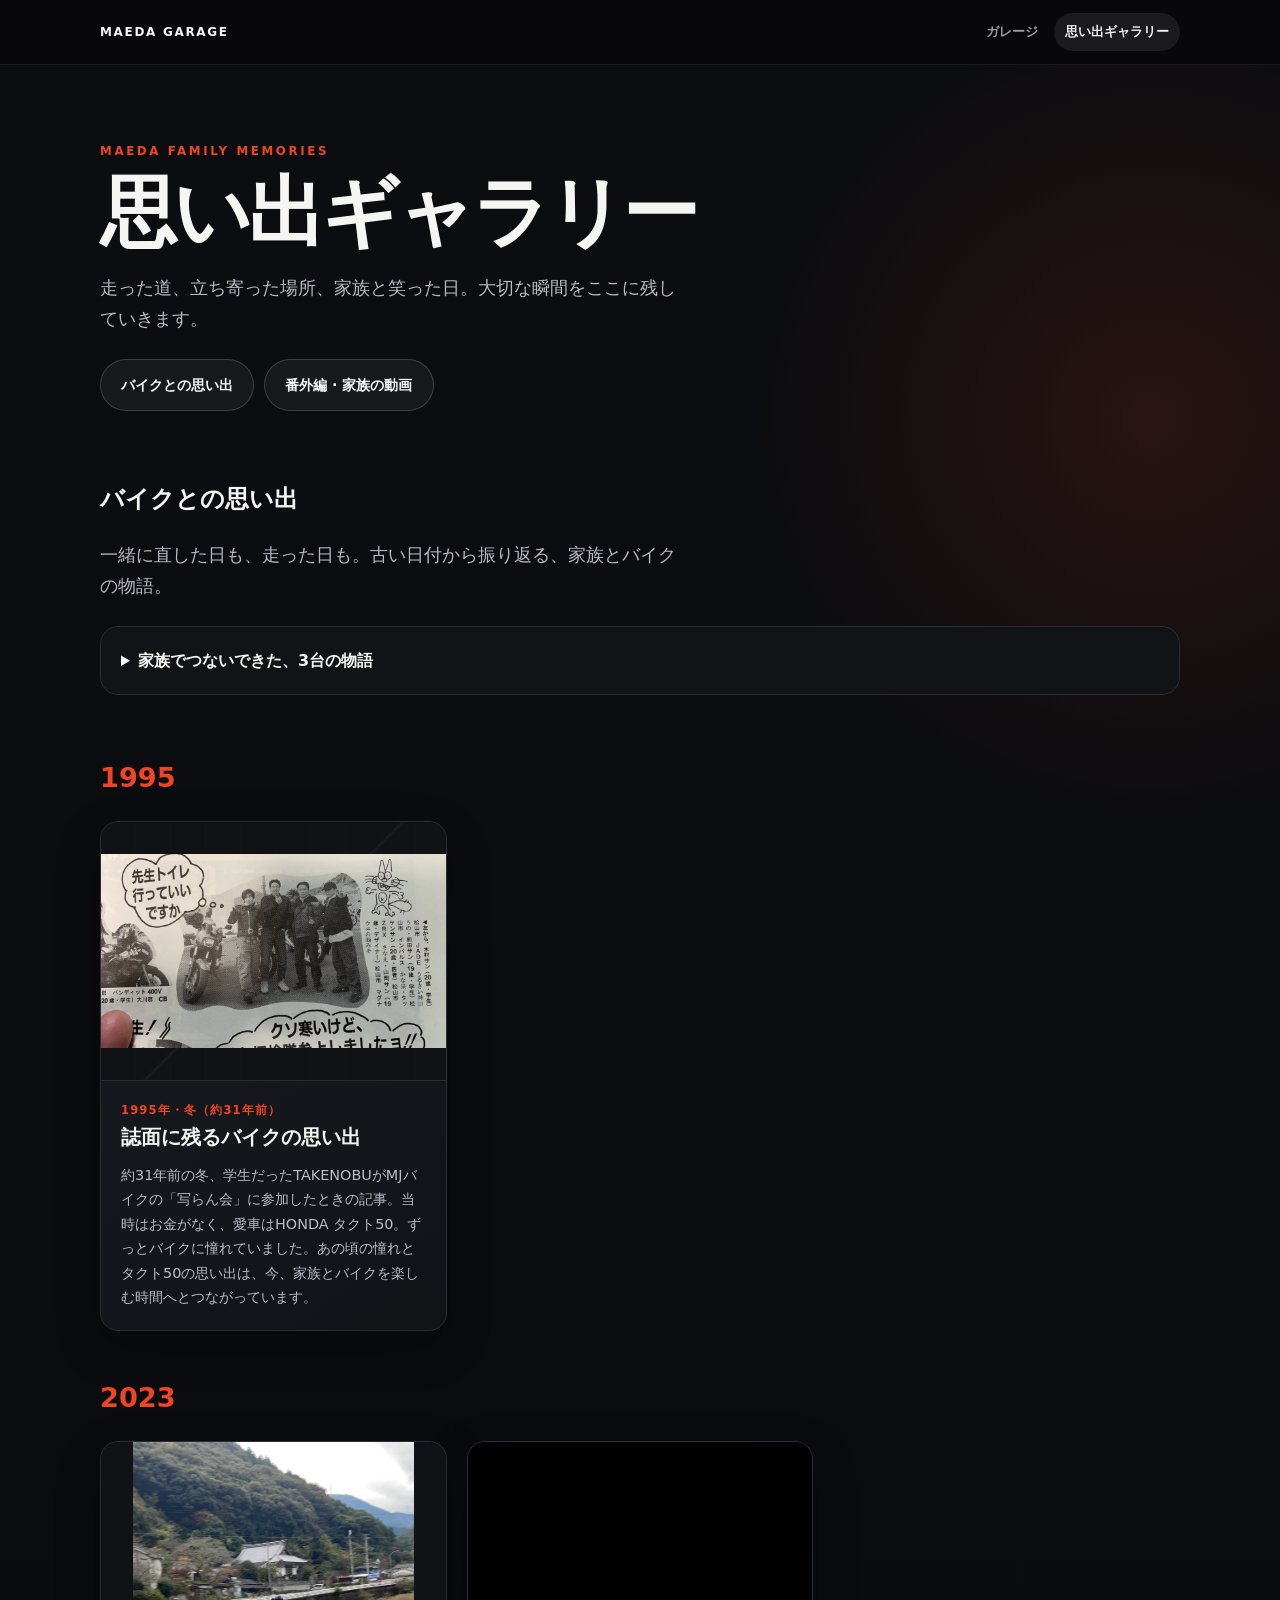
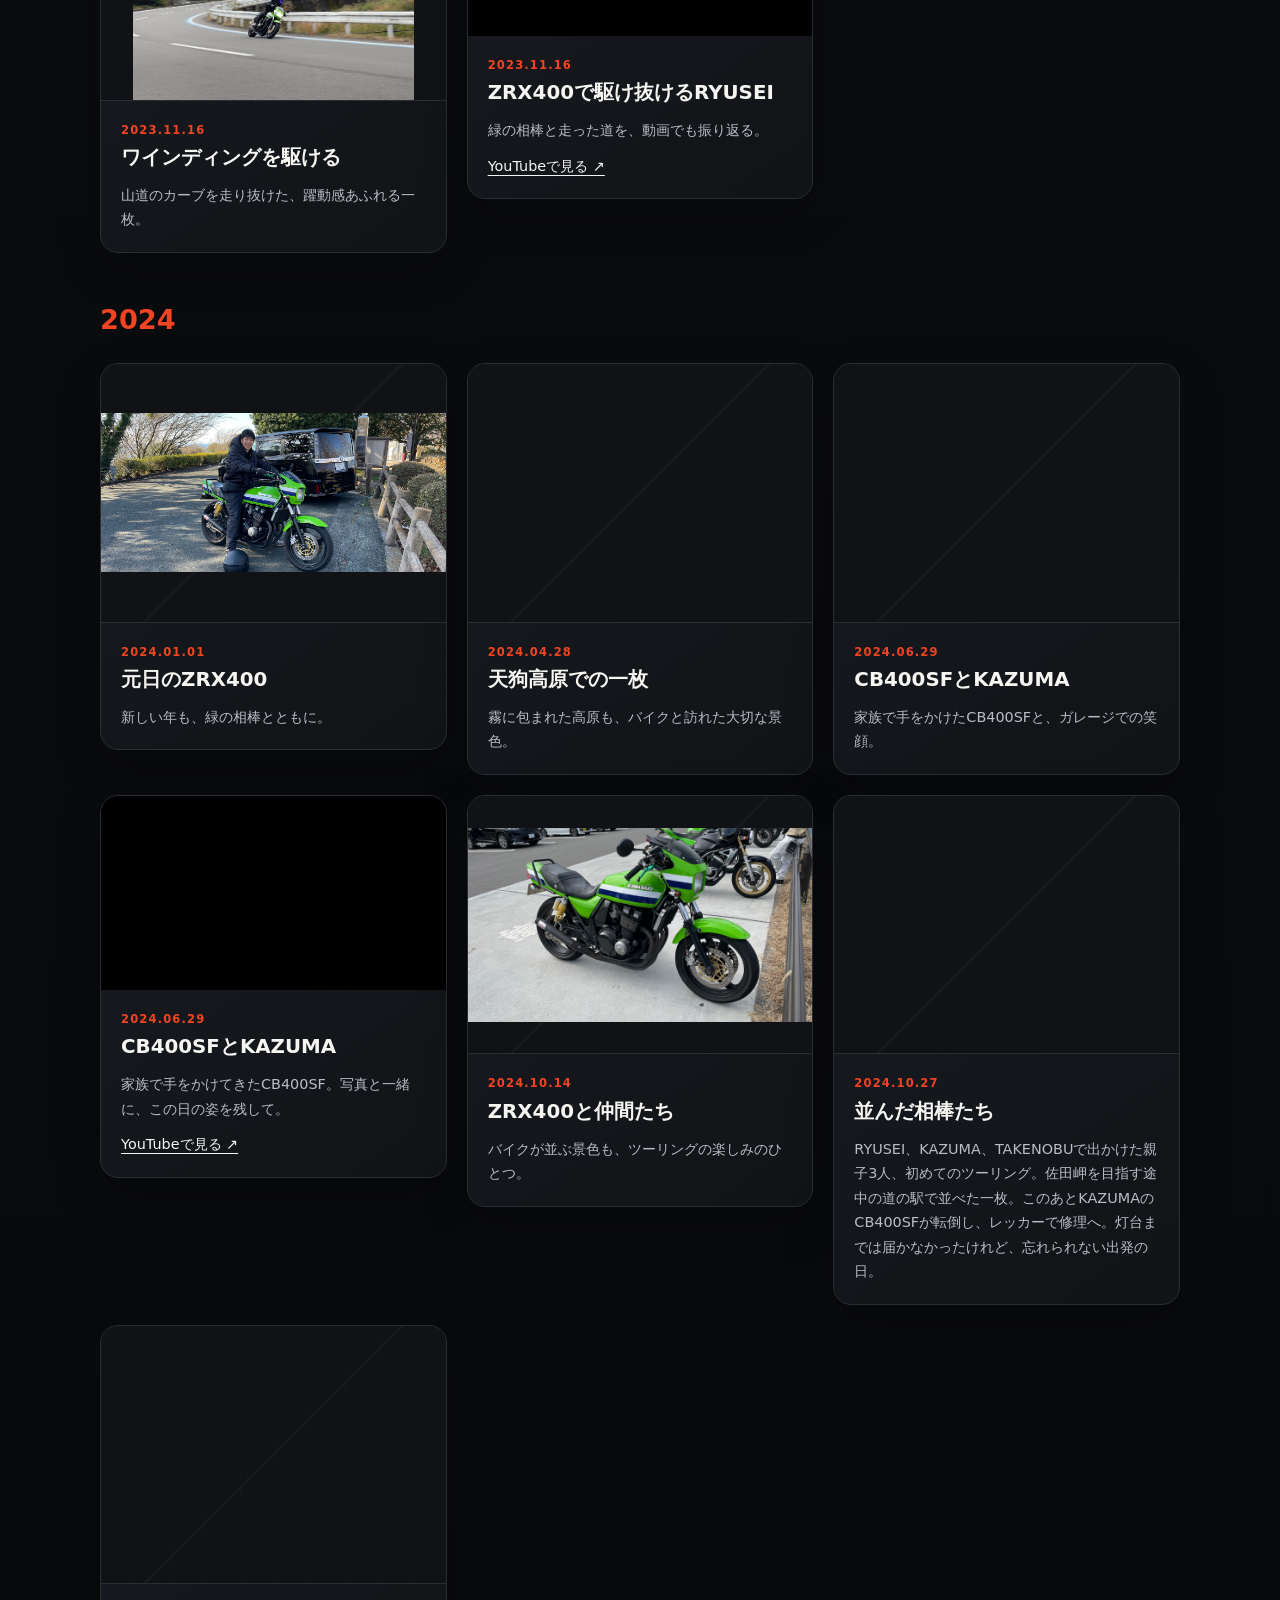
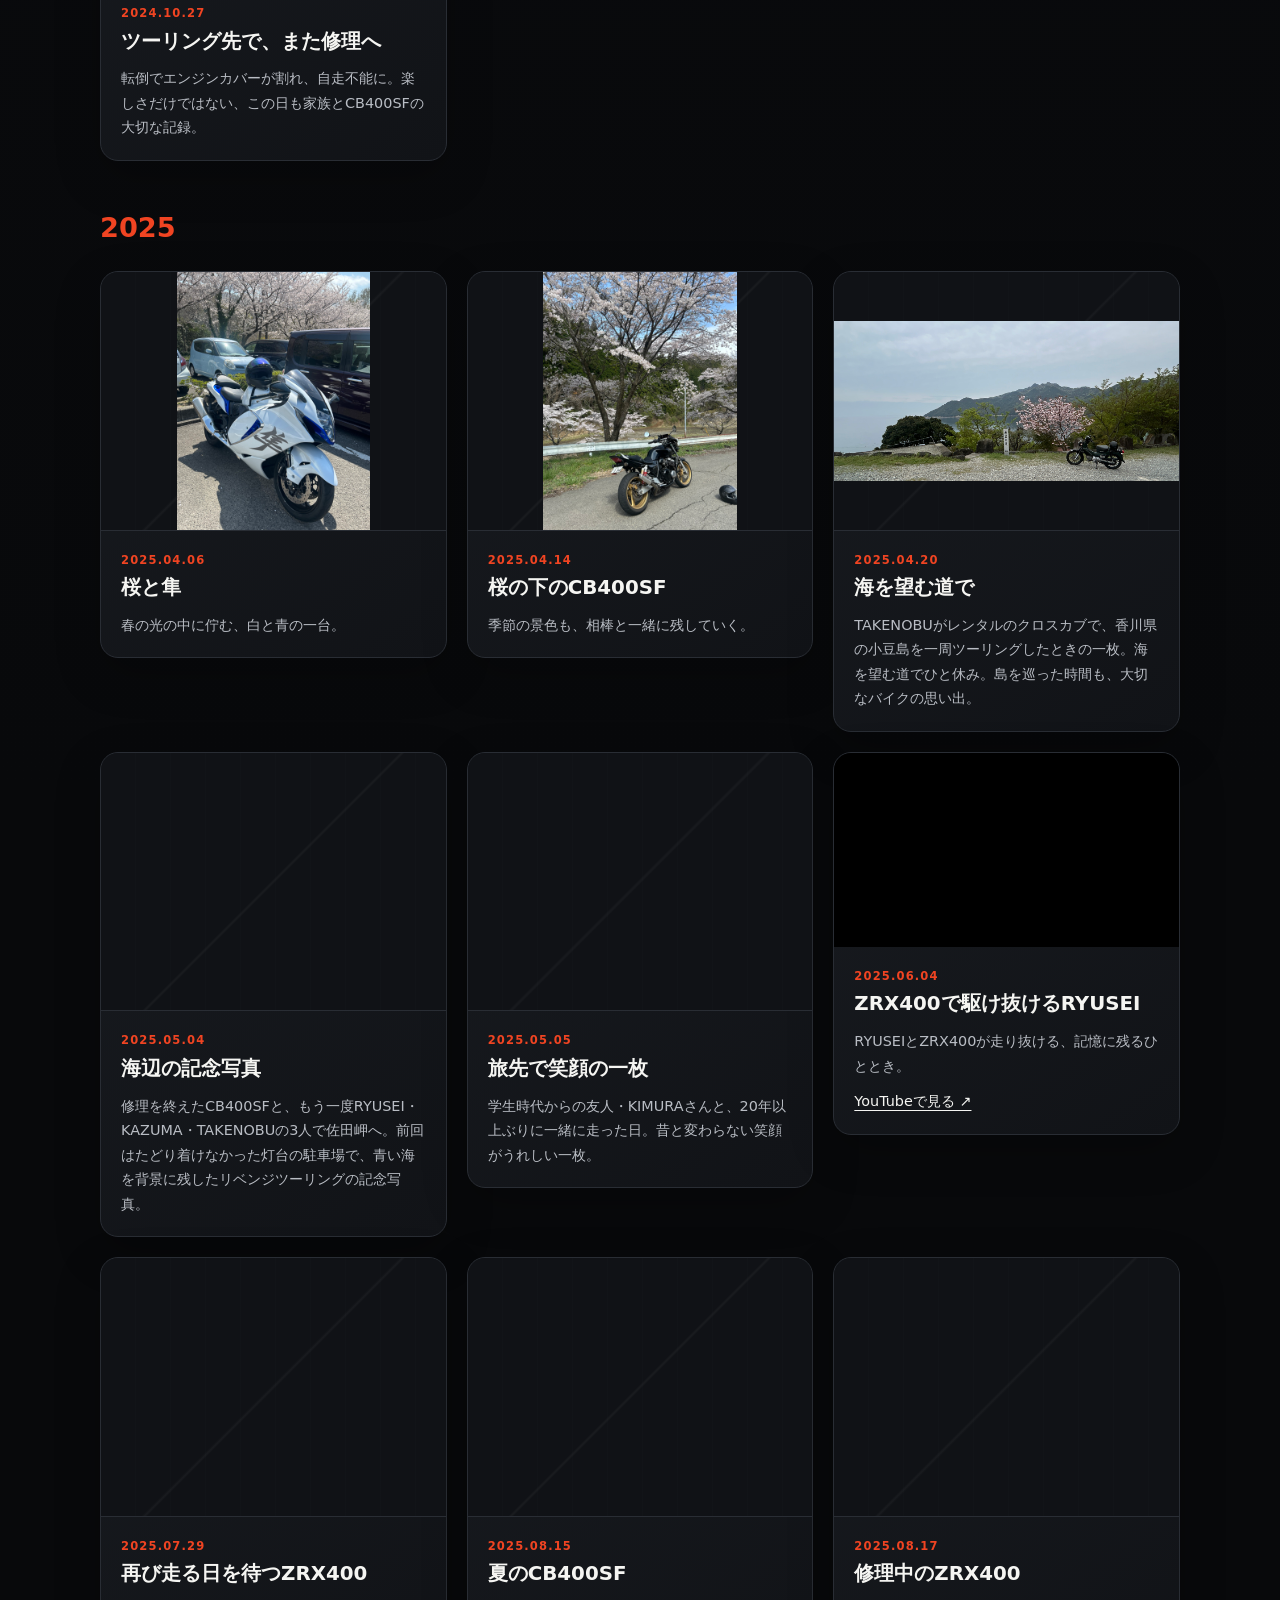
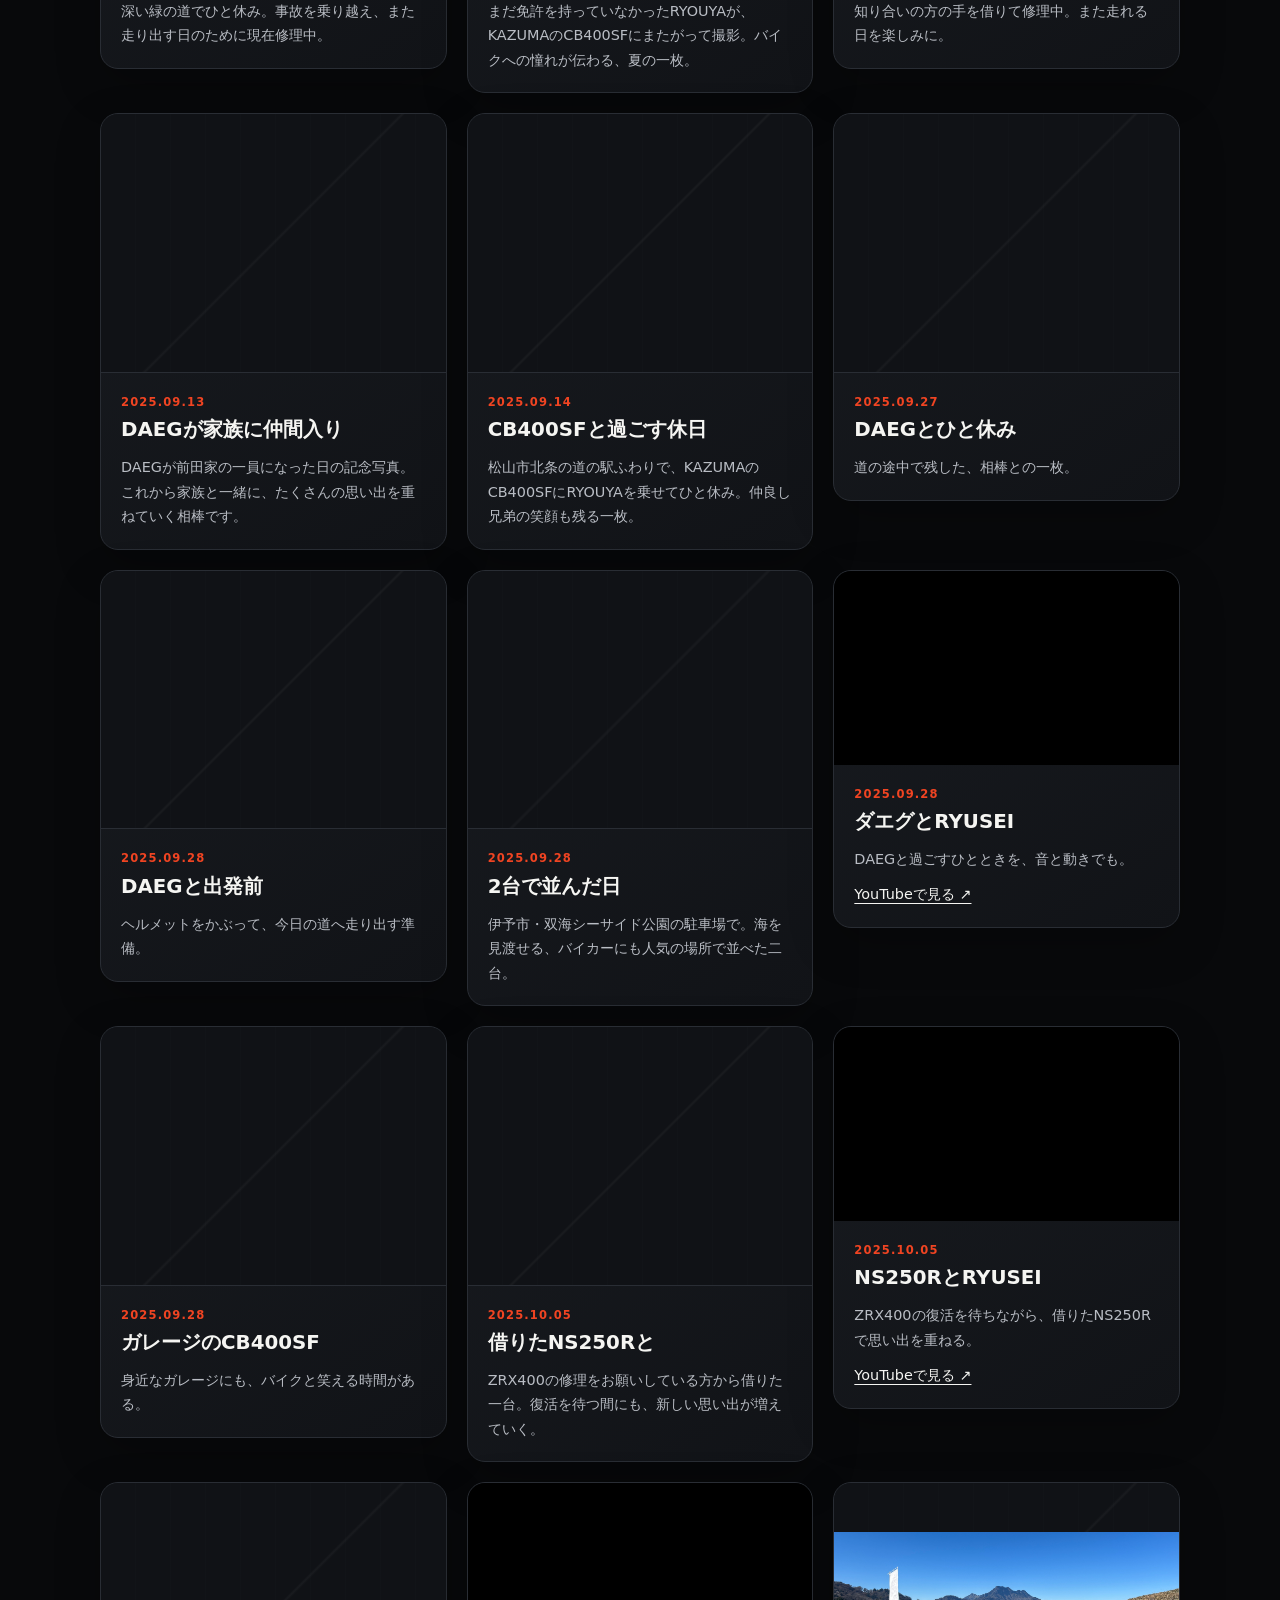
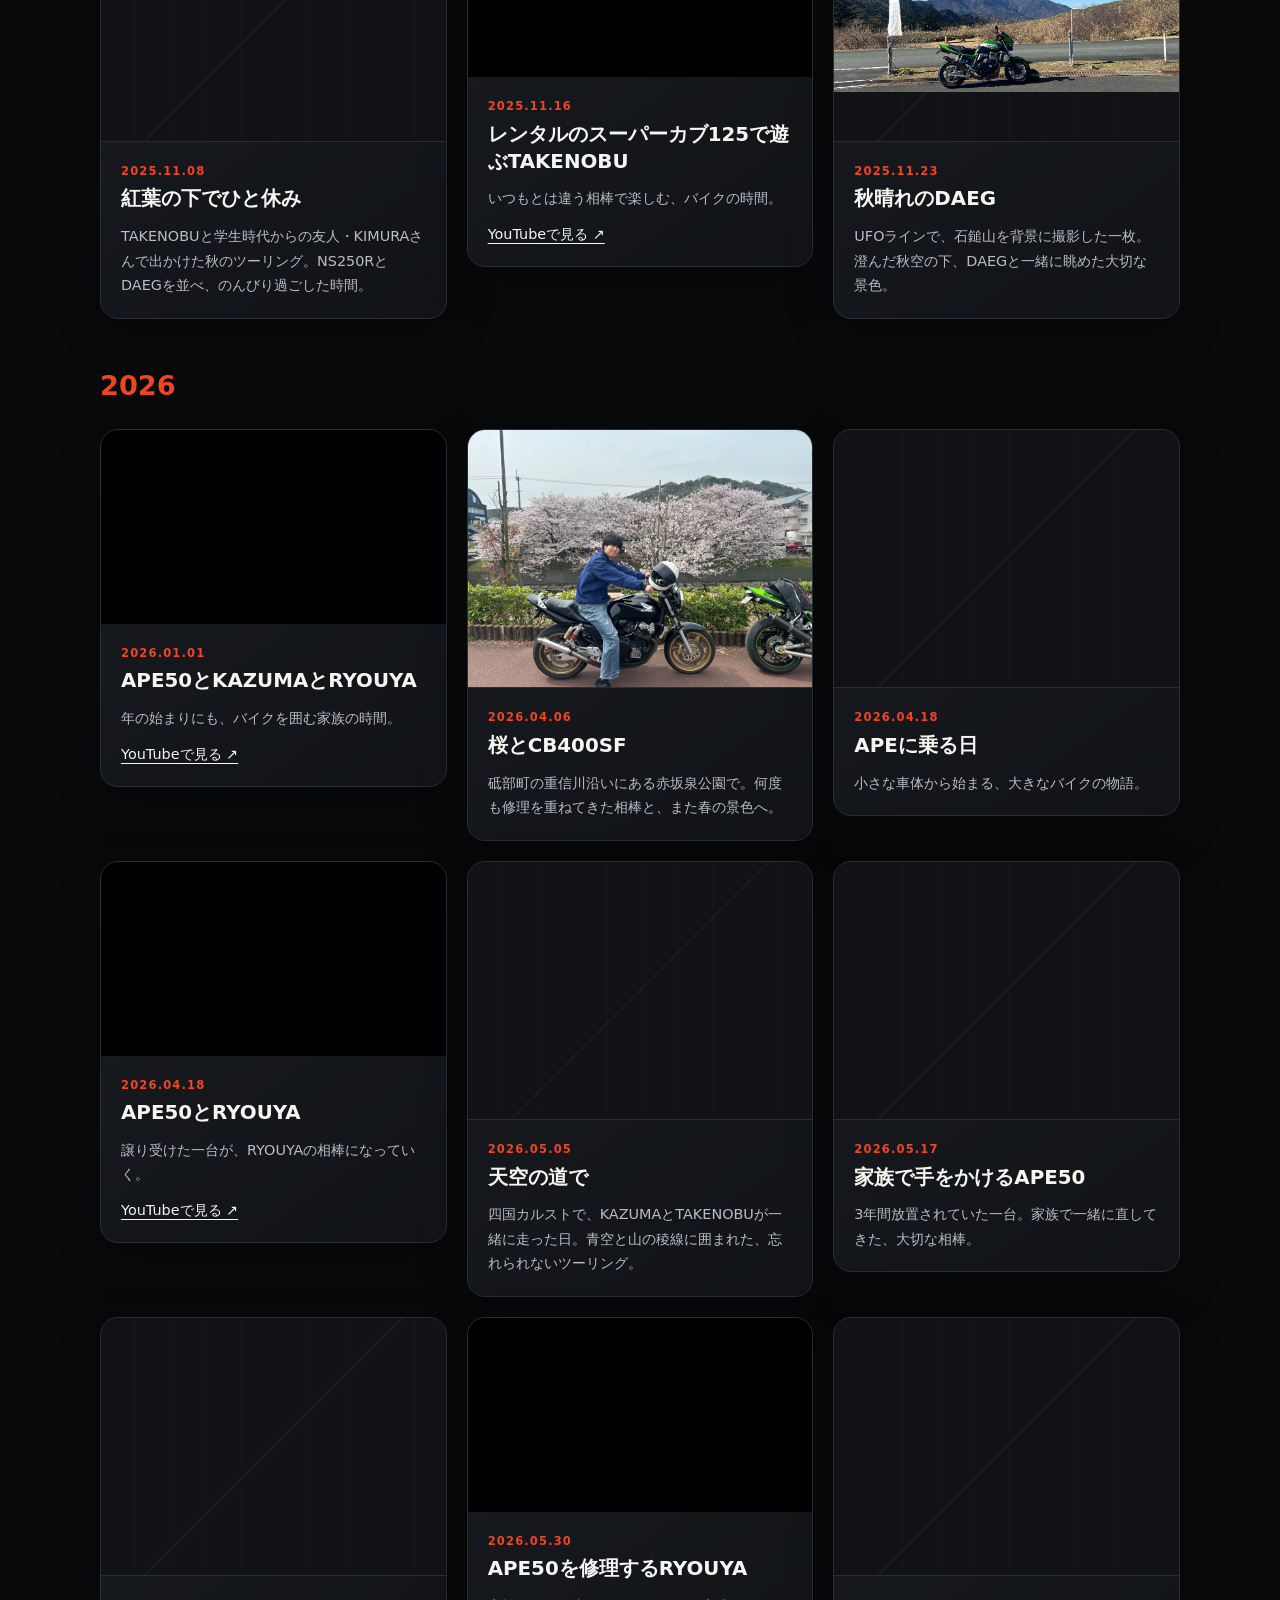
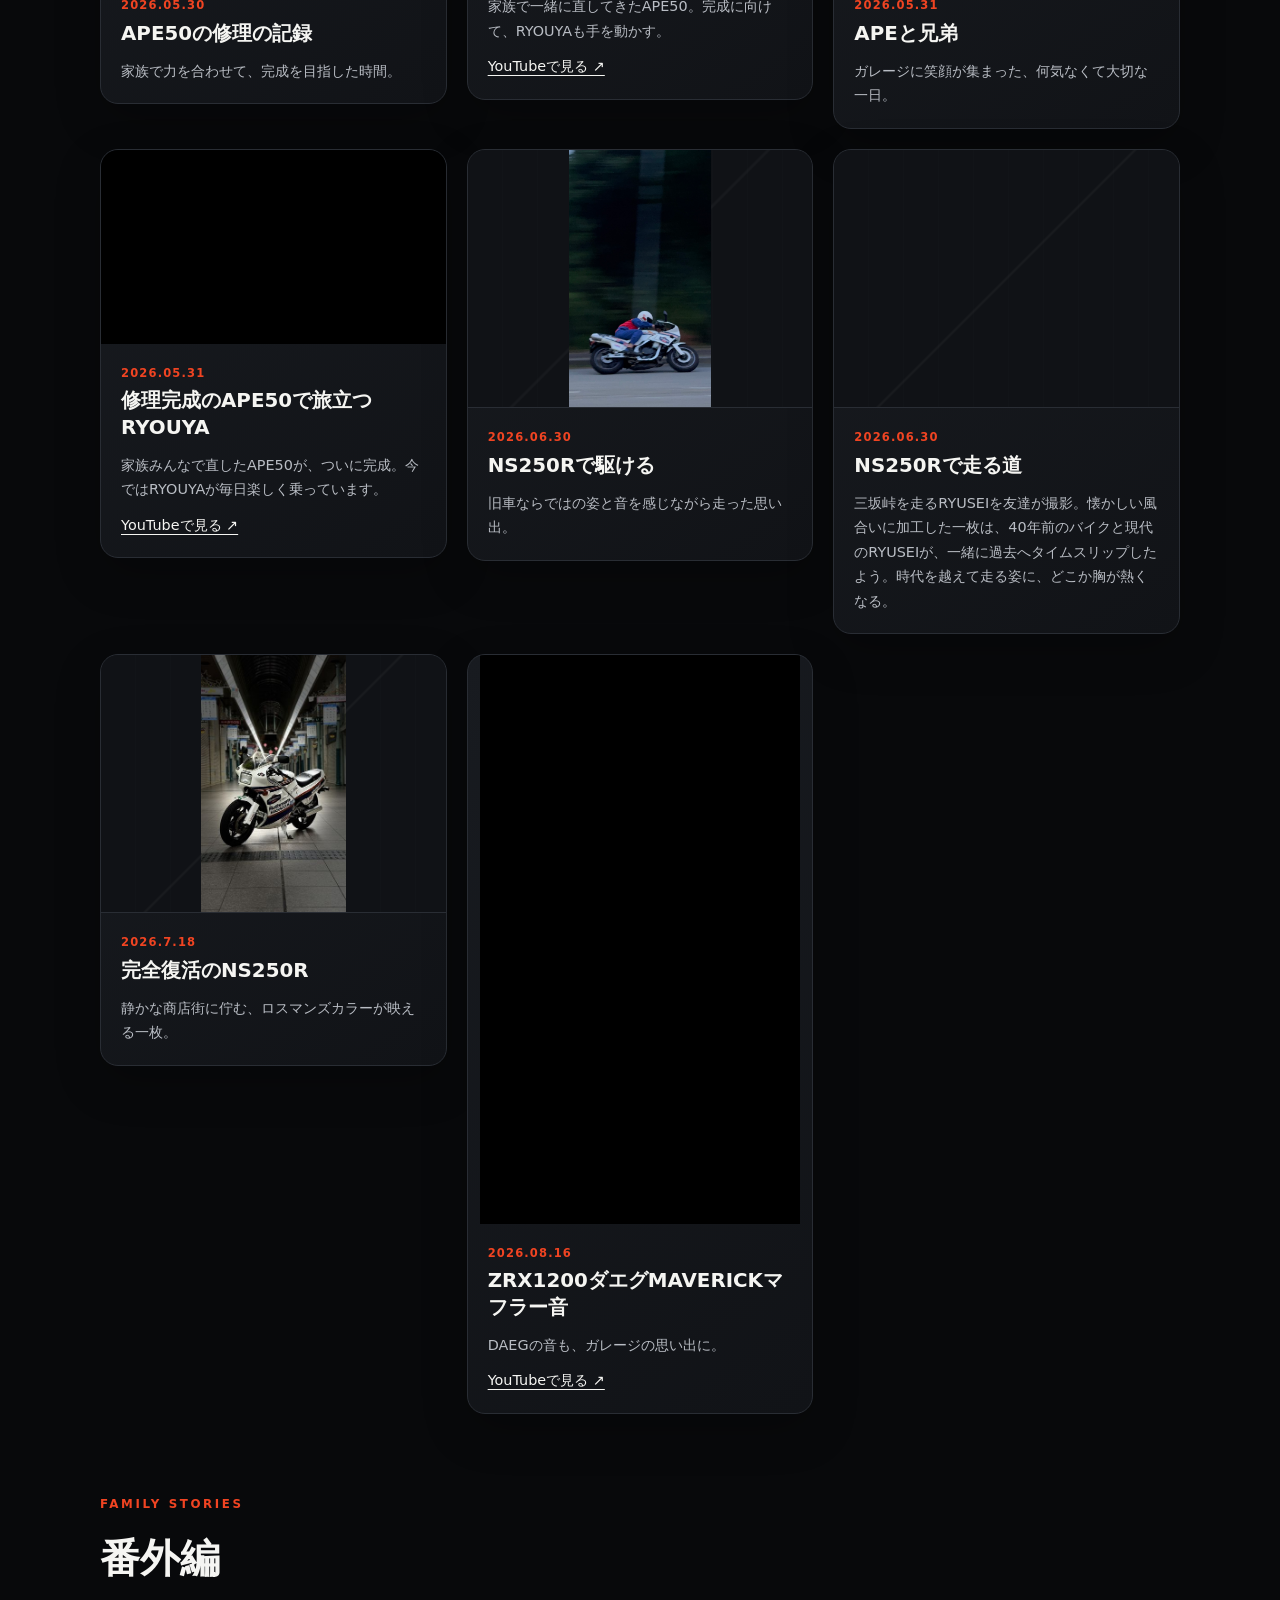
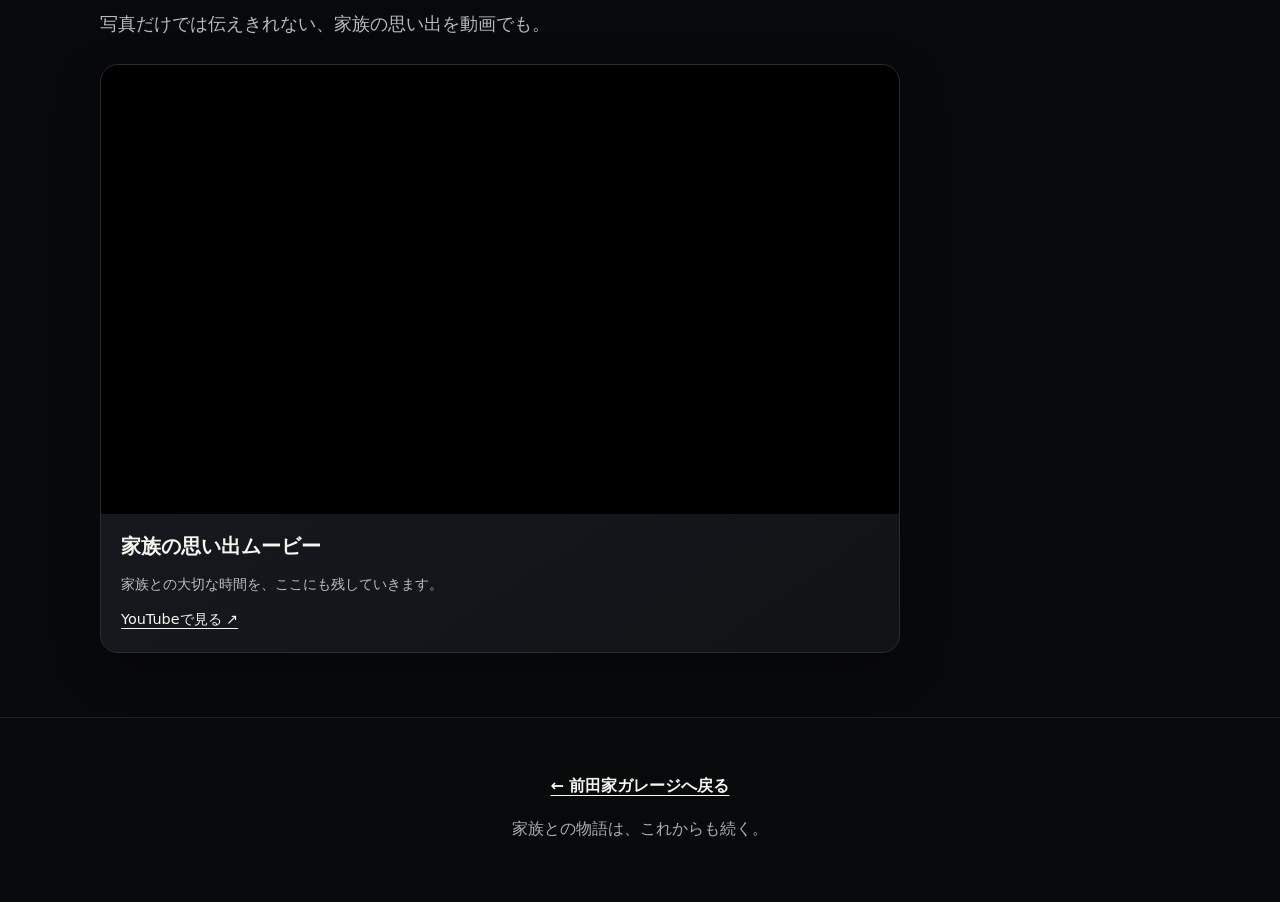
==== commit 4efd7181: "Add files via upload" ====
--- a/gallery.html
+++ b/gallery.html
@@ -117,7 +117,7 @@
         <div class="memory-body">
           <time class="memory-date" datetime="2026-05-05">2026.05.05</time>
           <h2>天空の道で</h2>
-          <p>青空と山の稜線に囲まれた、忘れられないツーリング。</p>
+          <p>四国カルストで、KAZUMAとTAKENOBUが一緒に走った日。青空と山の稜線に囲まれた、忘れられないツーリング。</p>
         </div>
       </article>
 
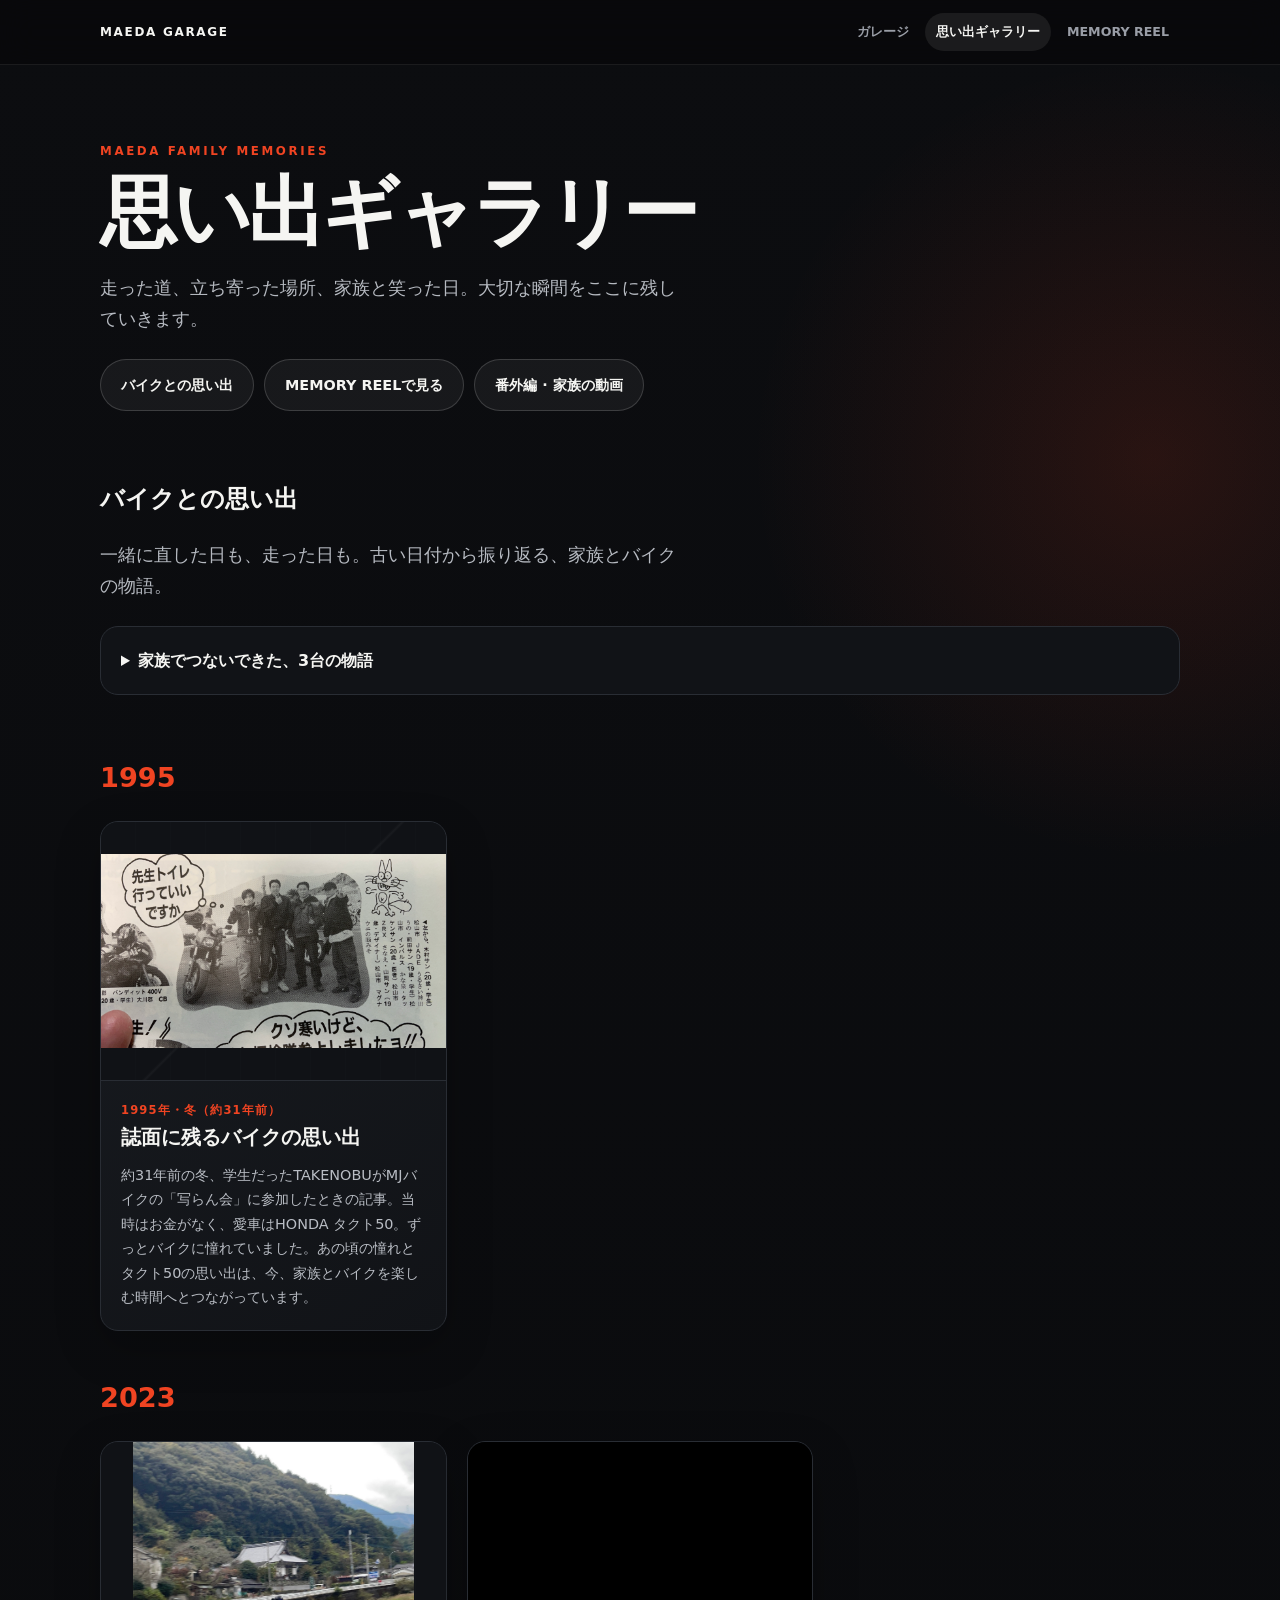
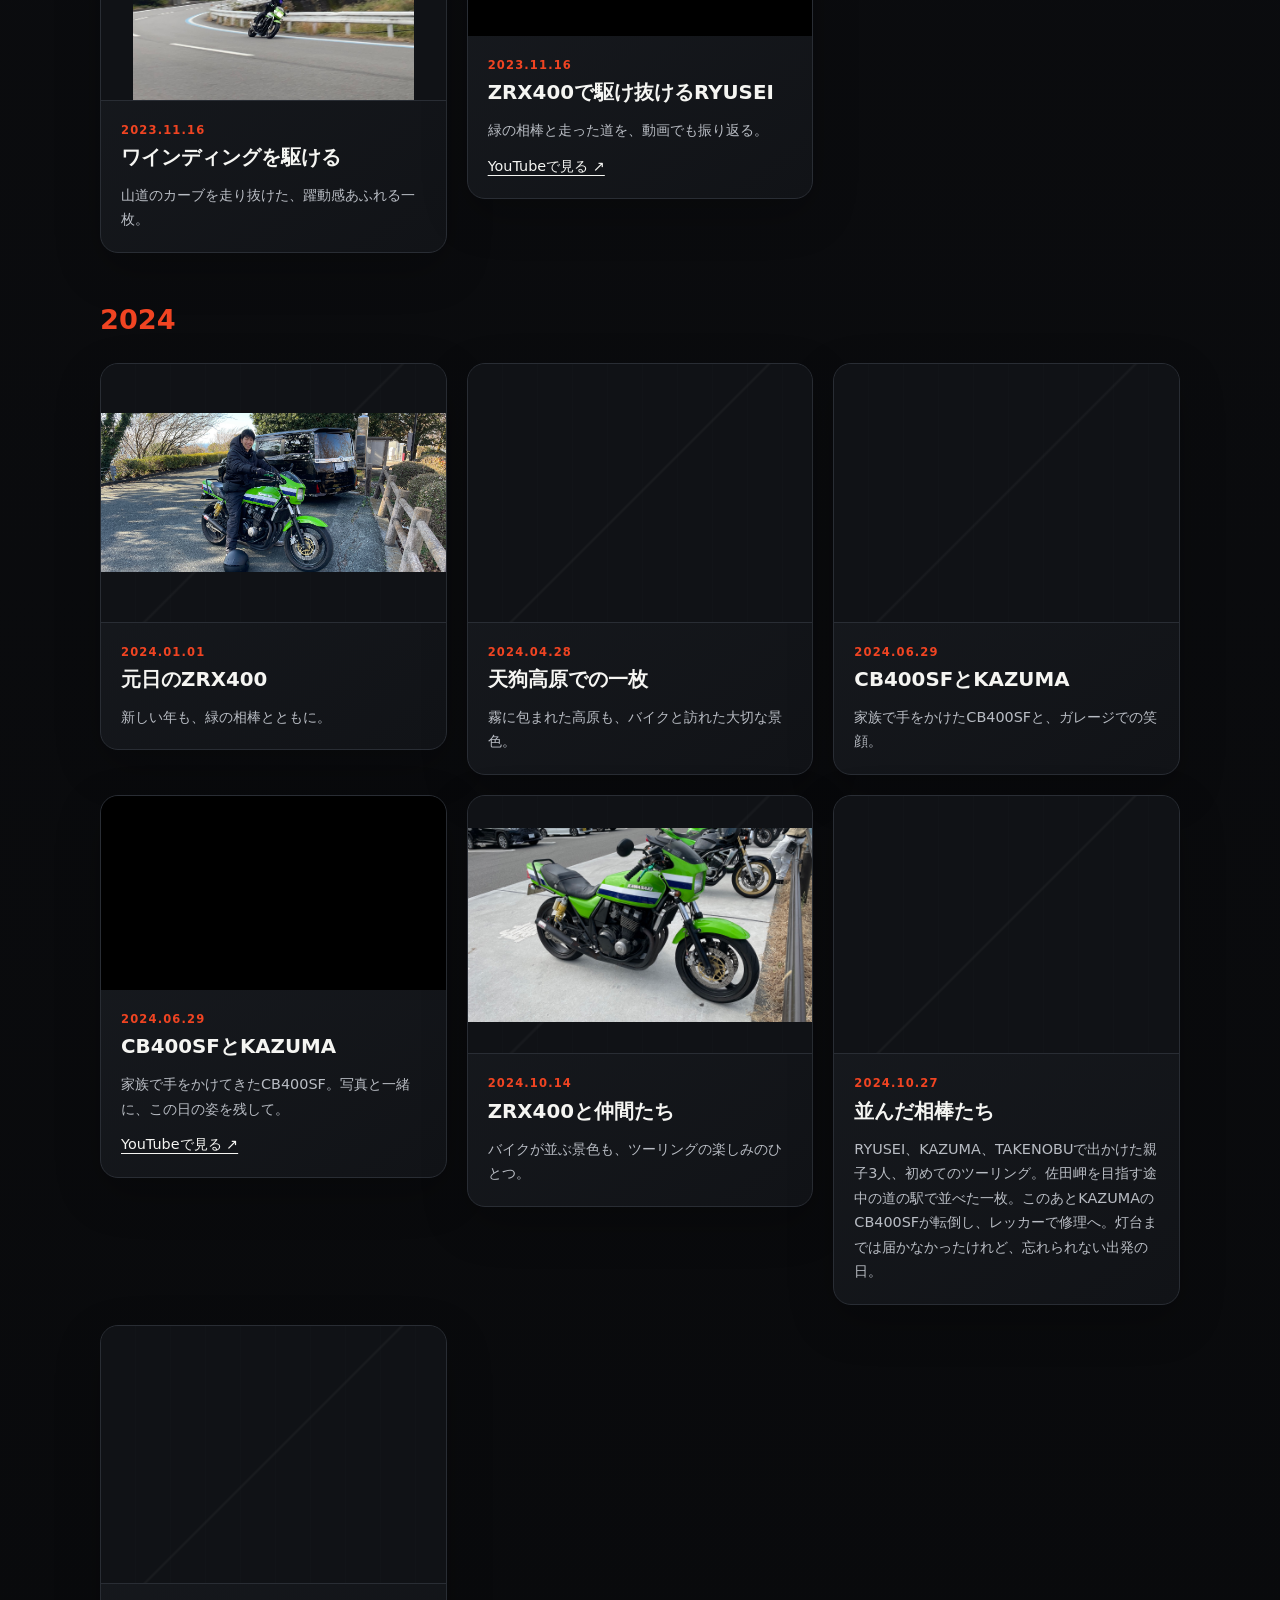
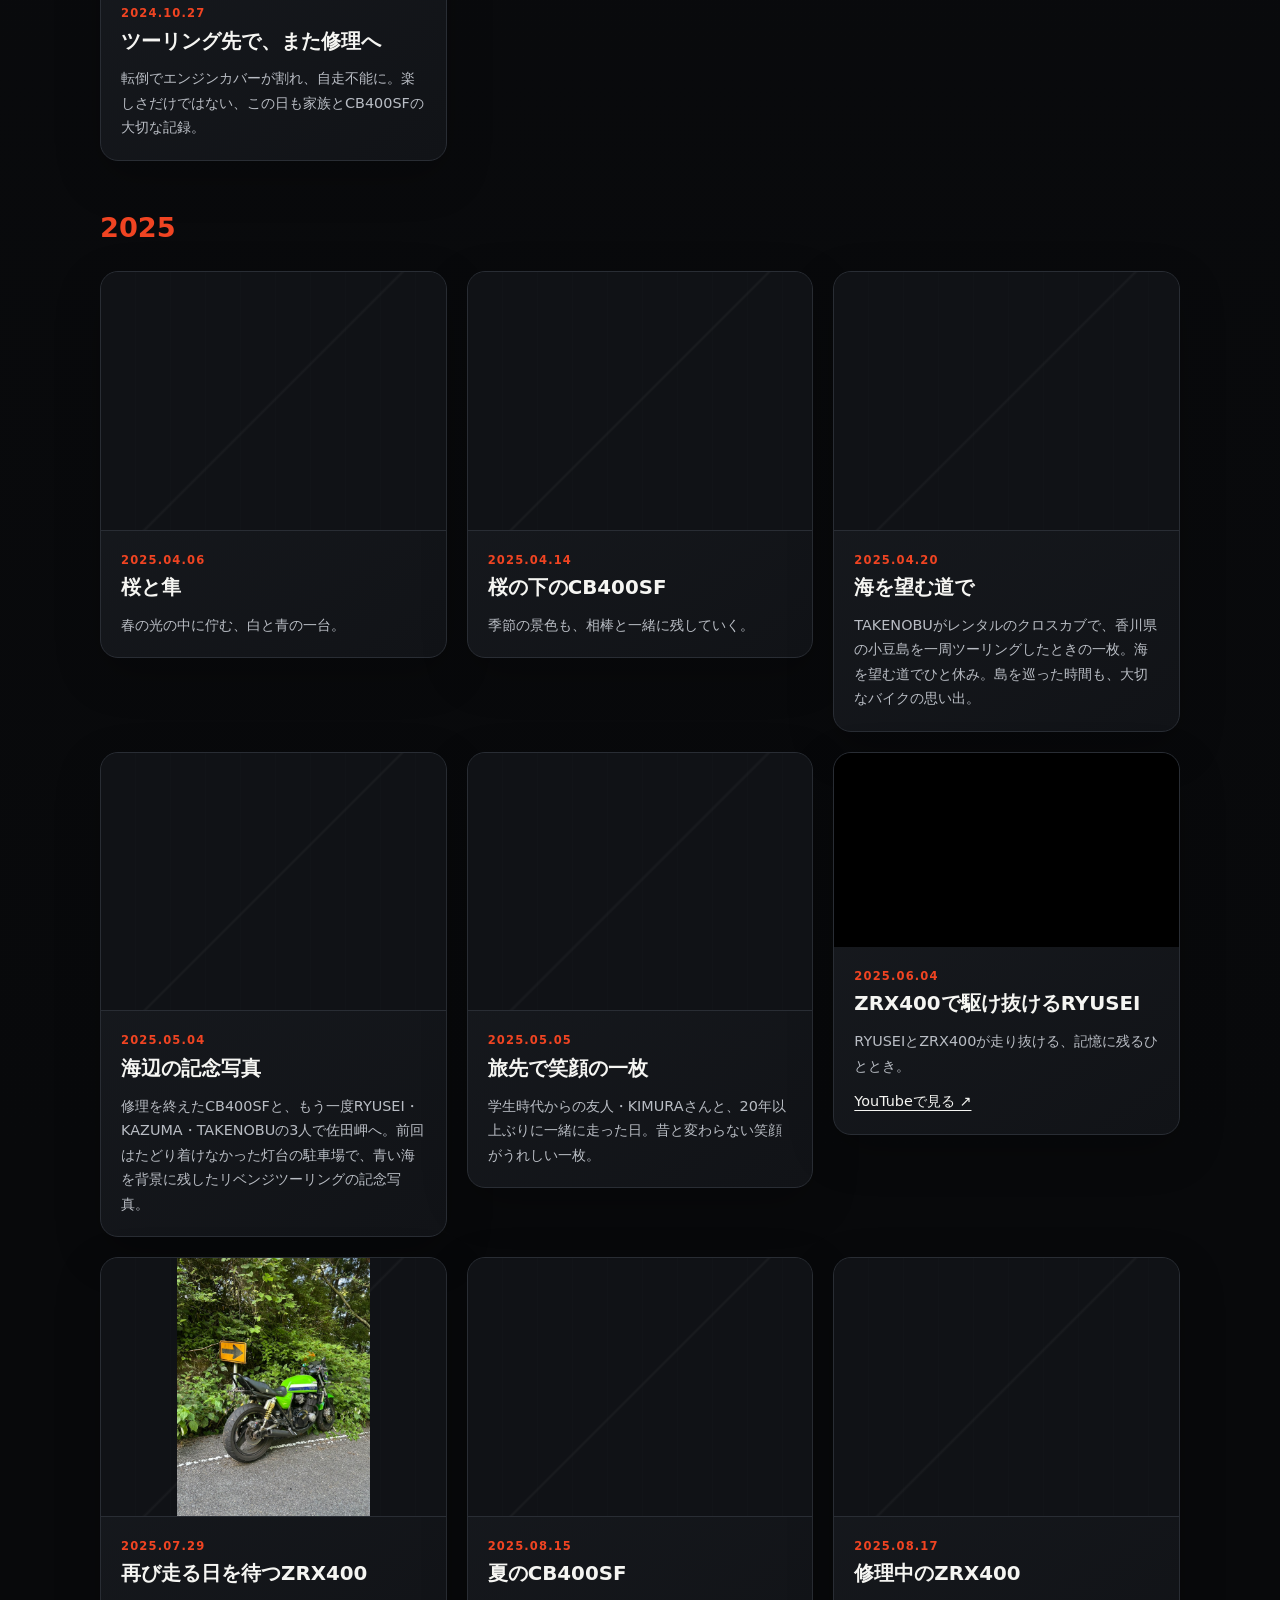
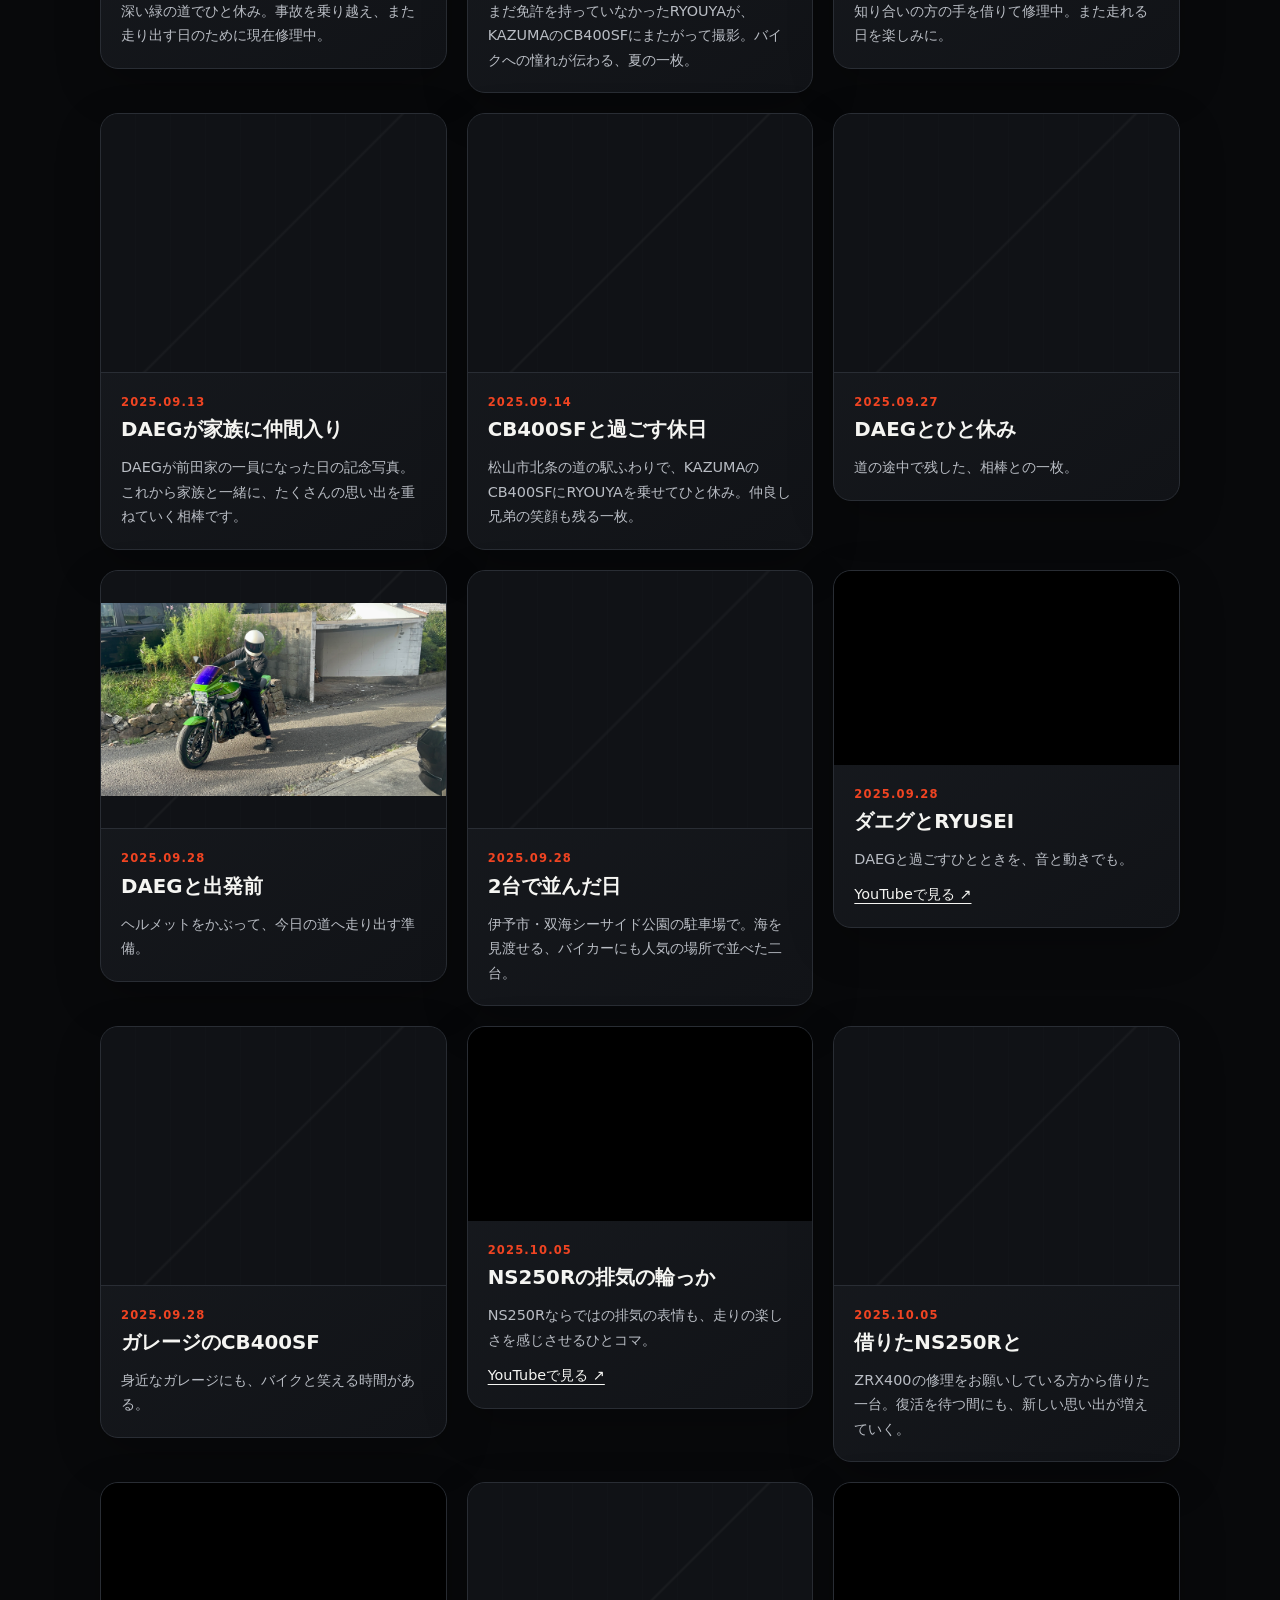
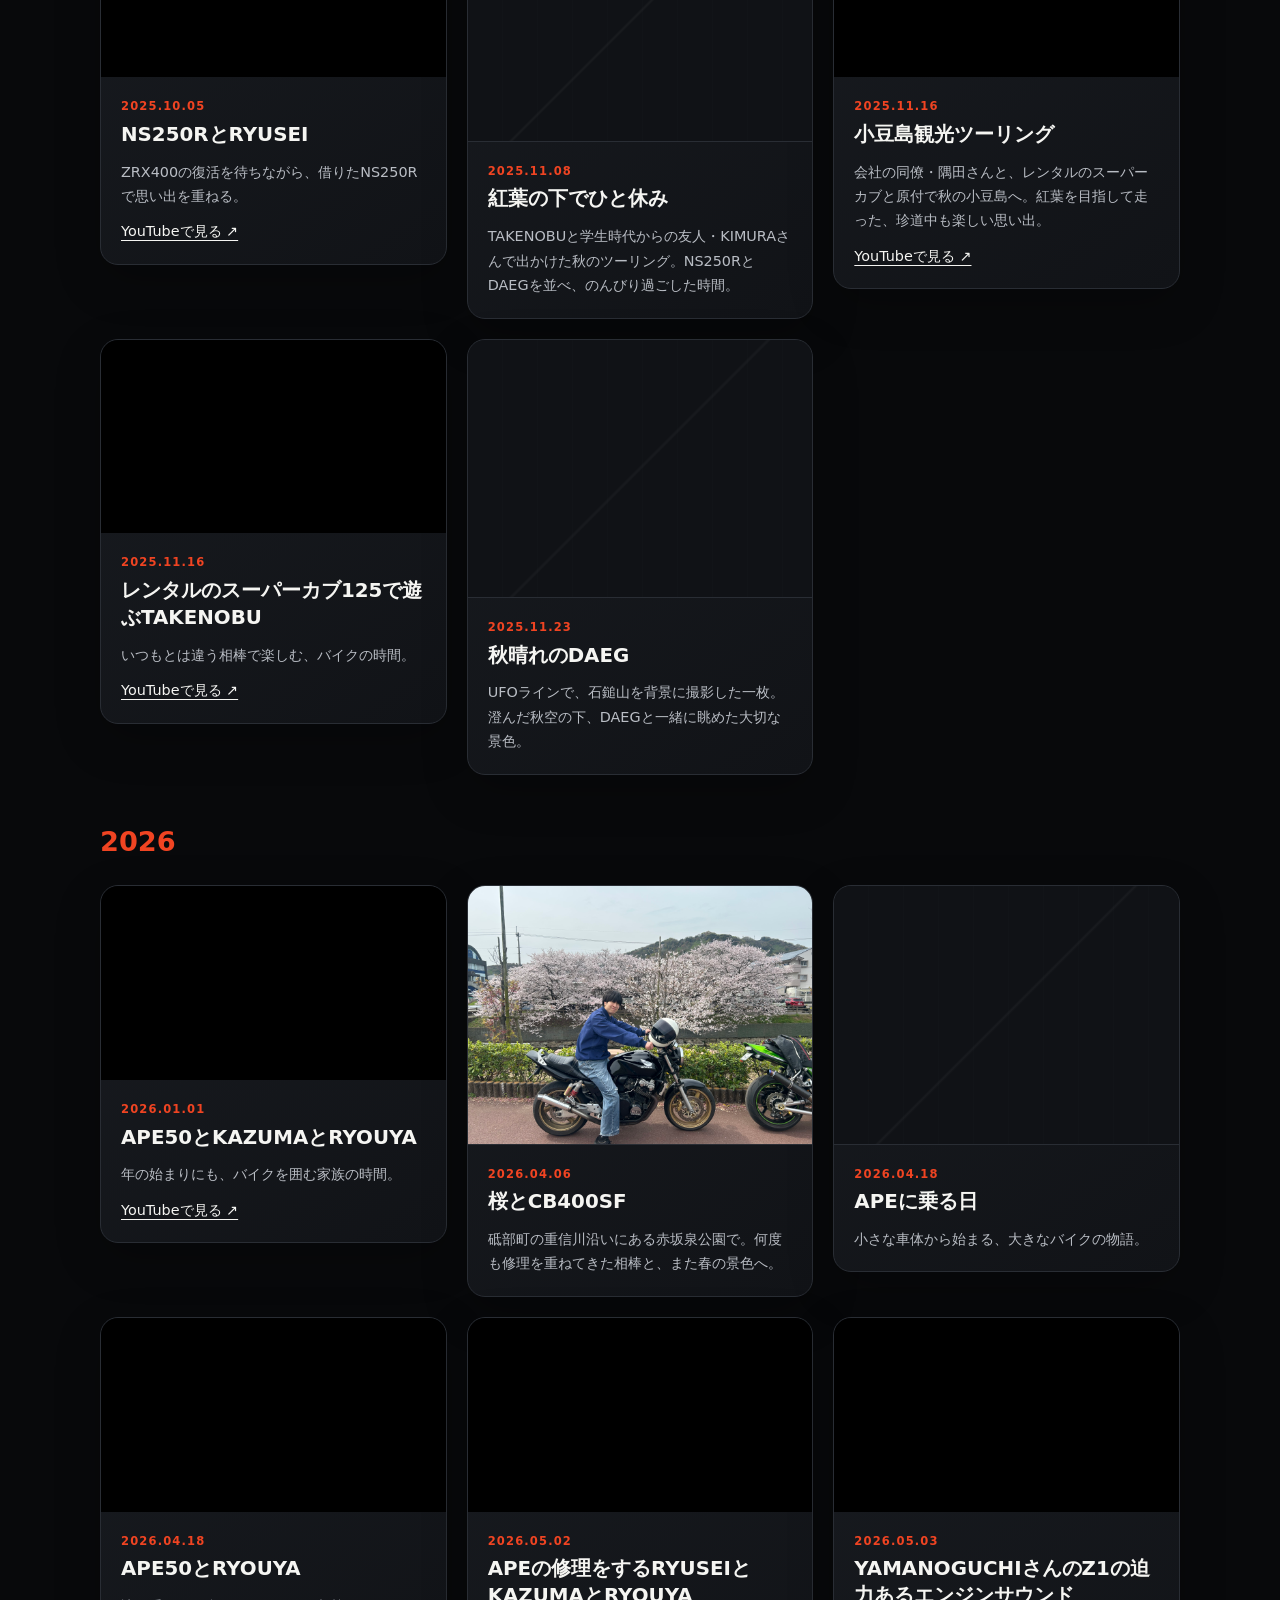
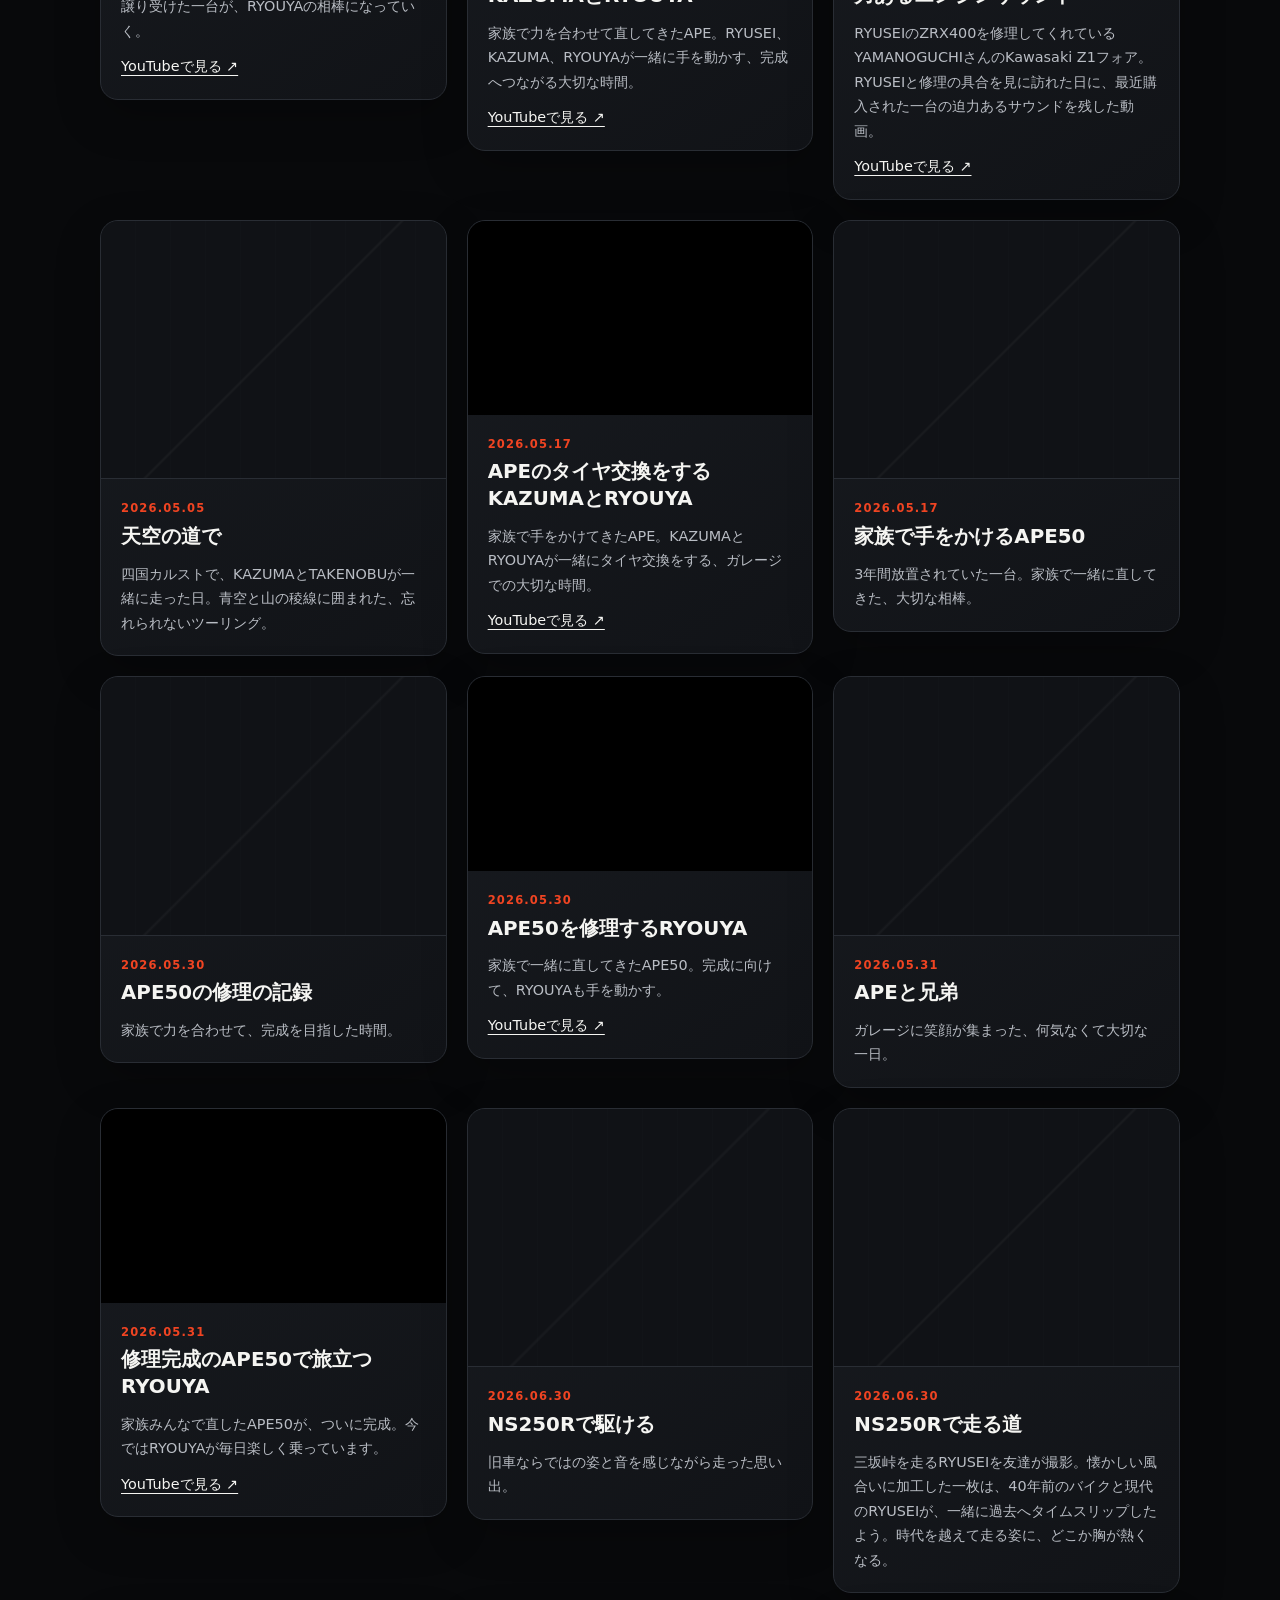
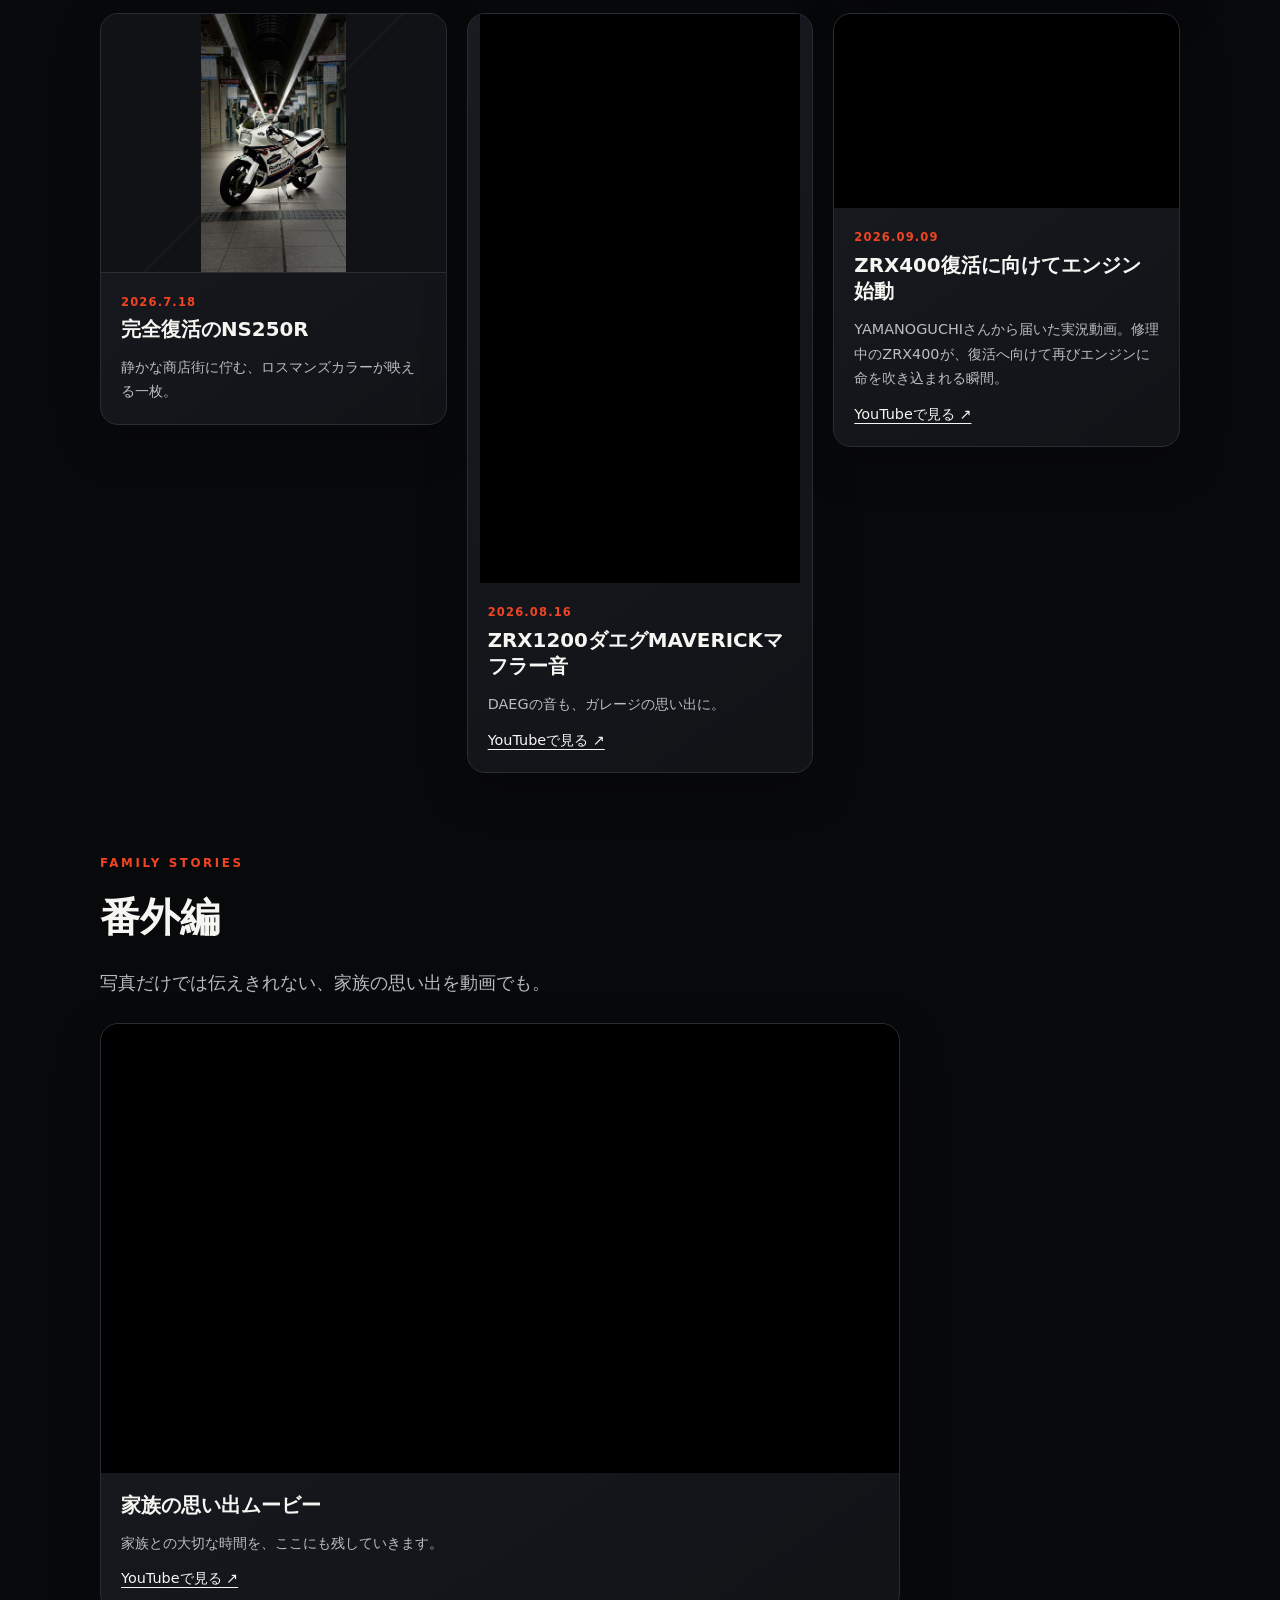
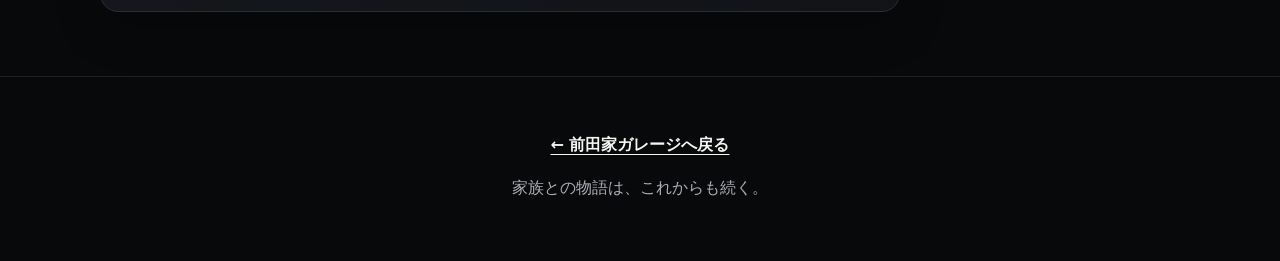
==== commit 331d6ac2: "Add files via upload" ====
--- a/gallery.html
+++ b/gallery.html
@@ -15,6 +15,7 @@
       <div class="nav-links">
         <a href="index.html">ガレージ</a>
         <a class="active" href="gallery.html" aria-current="page">思い出ギャラリー</a>
+        <a href="memory-reel.html">MEMORY REEL</a>
       </div>
     </div>
   </nav>
@@ -26,6 +27,7 @@
       <p class="gallery-lead">走った道、立ち寄った場所、家族と笑った日。大切な瞬間をここに残していきます。</p>
       <nav class="gallery-categories" aria-label="ギャラリーのカテゴリ">
         <a class="gallery-cta" href="#photos">バイクとの思い出</a>
+        <a class="gallery-cta" href="memory-reel.html">MEMORY REELで見る</a>
         <a class="gallery-cta" href="#extra">番外編 · 家族の動画</a>
       </nav>
     </header>
--- a/style.css
+++ b/style.css
@@ -81,6 +81,14 @@
   border-color: var(--shared-accent);
   background: rgba(240,68,34,.12);
 }
+
+.hero-actions {
+  display: flex;
+  flex-wrap: wrap;
+  gap: 12px;
+}
+
+.hero-actions .gallery-cta { margin-top: 26px; }
 
 /* Gallery page */
 .gallery-page {
@@ -278,10 +286,160 @@
   .memory-body { padding: 18px; }
 }
 
+/* MEMORY REEL */
+.reel-page {
+  min-height: 100vh;
+  background: #08090b;
+}
+
+.reel-container {
+  width: min(calc(100% - 32px), 1180px);
+  margin: 0 auto;
+  padding: 44px 0 72px;
+}
+
+.reel-intro {
+  max-width: 620px;
+  margin-bottom: 24px;
+}
+
+.reel-intro h1 {
+  margin: 4px 0 8px;
+  font-size: clamp(2rem, 5vw, 4.4rem);
+  letter-spacing: .035em;
+}
+
+.reel-stage {
+  position: relative;
+  min-height: min(68vh, 720px);
+  overflow: hidden;
+  border: 1px solid var(--line);
+  border-radius: 22px;
+  background: #111317;
+  box-shadow: 0 26px 70px rgba(0, 0, 0, .35);
+}
+
+.reel-media,
+.reel-frame,
+.reel-frame img,
+.reel-frame iframe {
+  position: absolute;
+  inset: 0;
+  width: 100%;
+  height: 100%;
+}
+
+.reel-frame {
+  opacity: 0;
+  transform: translateX(100%);
+  transition: transform 1.1s cubic-bezier(.65, 0, .35, 1), opacity .8s ease;
+}
+
+.reel-frame.is-active {
+  opacity: 1;
+  transform: translateX(0);
+}
+
+.reel-frame.is-leaving {
+  opacity: 0;
+  transform: translateX(-100%);
+}
+
+.reel-frame img {
+  object-fit: contain;
+  background: #050607;
+}
+
+.reel-frame iframe { border: 0; }
+
+.reel-shade {
+  position: absolute;
+  inset: 0;
+  pointer-events: none;
+  background: linear-gradient(180deg, rgba(0,0,0,.04) 35%, rgba(0,0,0,.86) 100%);
+}
+
+.reel-caption {
+  position: absolute;
+  right: clamp(20px, 5vw, 58px);
+  bottom: clamp(22px, 5vw, 52px);
+  left: clamp(20px, 5vw, 58px);
+  max-width: 780px;
+  z-index: 1;
+  text-shadow: 0 2px 16px rgba(0,0,0,.85);
+}
+
+.reel-caption time {
+  display: block;
+  color: var(--accent);
+  font-size: .8rem;
+  font-weight: 800;
+  letter-spacing: .1em;
+}
+
+.reel-caption h2 {
+  margin: 4px 0 8px;
+  color: #fff;
+  font-size: clamp(1.4rem, 3vw, 2.5rem);
+  line-height: 1.24;
+}
+
+.reel-caption p { margin: 0; color: #e1e3e7; }
+
+.reel-type {
+  display: inline-flex;
+  margin-bottom: 8px;
+  padding: 3px 9px;
+  border: 1px solid rgba(255,255,255,.45);
+  border-radius: 999px;
+  color: #fff;
+  font-size: .7rem;
+  font-weight: 800;
+  letter-spacing: .08em;
+}
+
+.reel-controls {
+  display: grid;
+  grid-template-columns: auto 1fr auto auto;
+  align-items: center;
+  gap: 12px;
+  margin-top: 18px;
+}
+
+.reel-button {
+  min-width: 44px;
+  min-height: 42px;
+  padding: 8px 13px;
+  border: 1px solid var(--line);
+  border-radius: 10px;
+  color: var(--text);
+  background: var(--panel-light);
+  font: inherit;
+  cursor: pointer;
+}
+
+.reel-button:hover { border-color: var(--accent); color: #fff; }
+.reel-progress { height: 3px; overflow: hidden; border-radius: 99px; background: var(--line); }
+.reel-progress > span { display: block; width: 0; height: 100%; background: var(--accent); transition: width .35s ease; }
+.reel-count { color: var(--muted); font-size: .85rem; white-space: nowrap; }
+
+@media (max-width: 560px) {
+  .reel-container { width: calc(100% - 24px); padding-top: 34px; }
+  .reel-stage { min-height: 68vh; border-radius: 16px; }
+  .reel-frame img { object-fit: cover; }
+  .reel-controls { grid-template-columns: auto 1fr auto; }
+  .reel-controls .reel-toggle { grid-column: 1 / -1; }
+}
+
 @media (prefers-reduced-motion: reduce) {
   *, *::before, *::after {
     scroll-behavior: auto !important;
     animation-duration: .01ms !important;
     transition-duration: .01ms !important;
   }
-}
+
+  /* MEMORY REEL はトップ画面と同じ横スライド演出を維持する */
+  .reel-frame {
+    transition: transform 1.1s cubic-bezier(.65, 0, .35, 1), opacity .8s ease !important;
+  }
+}
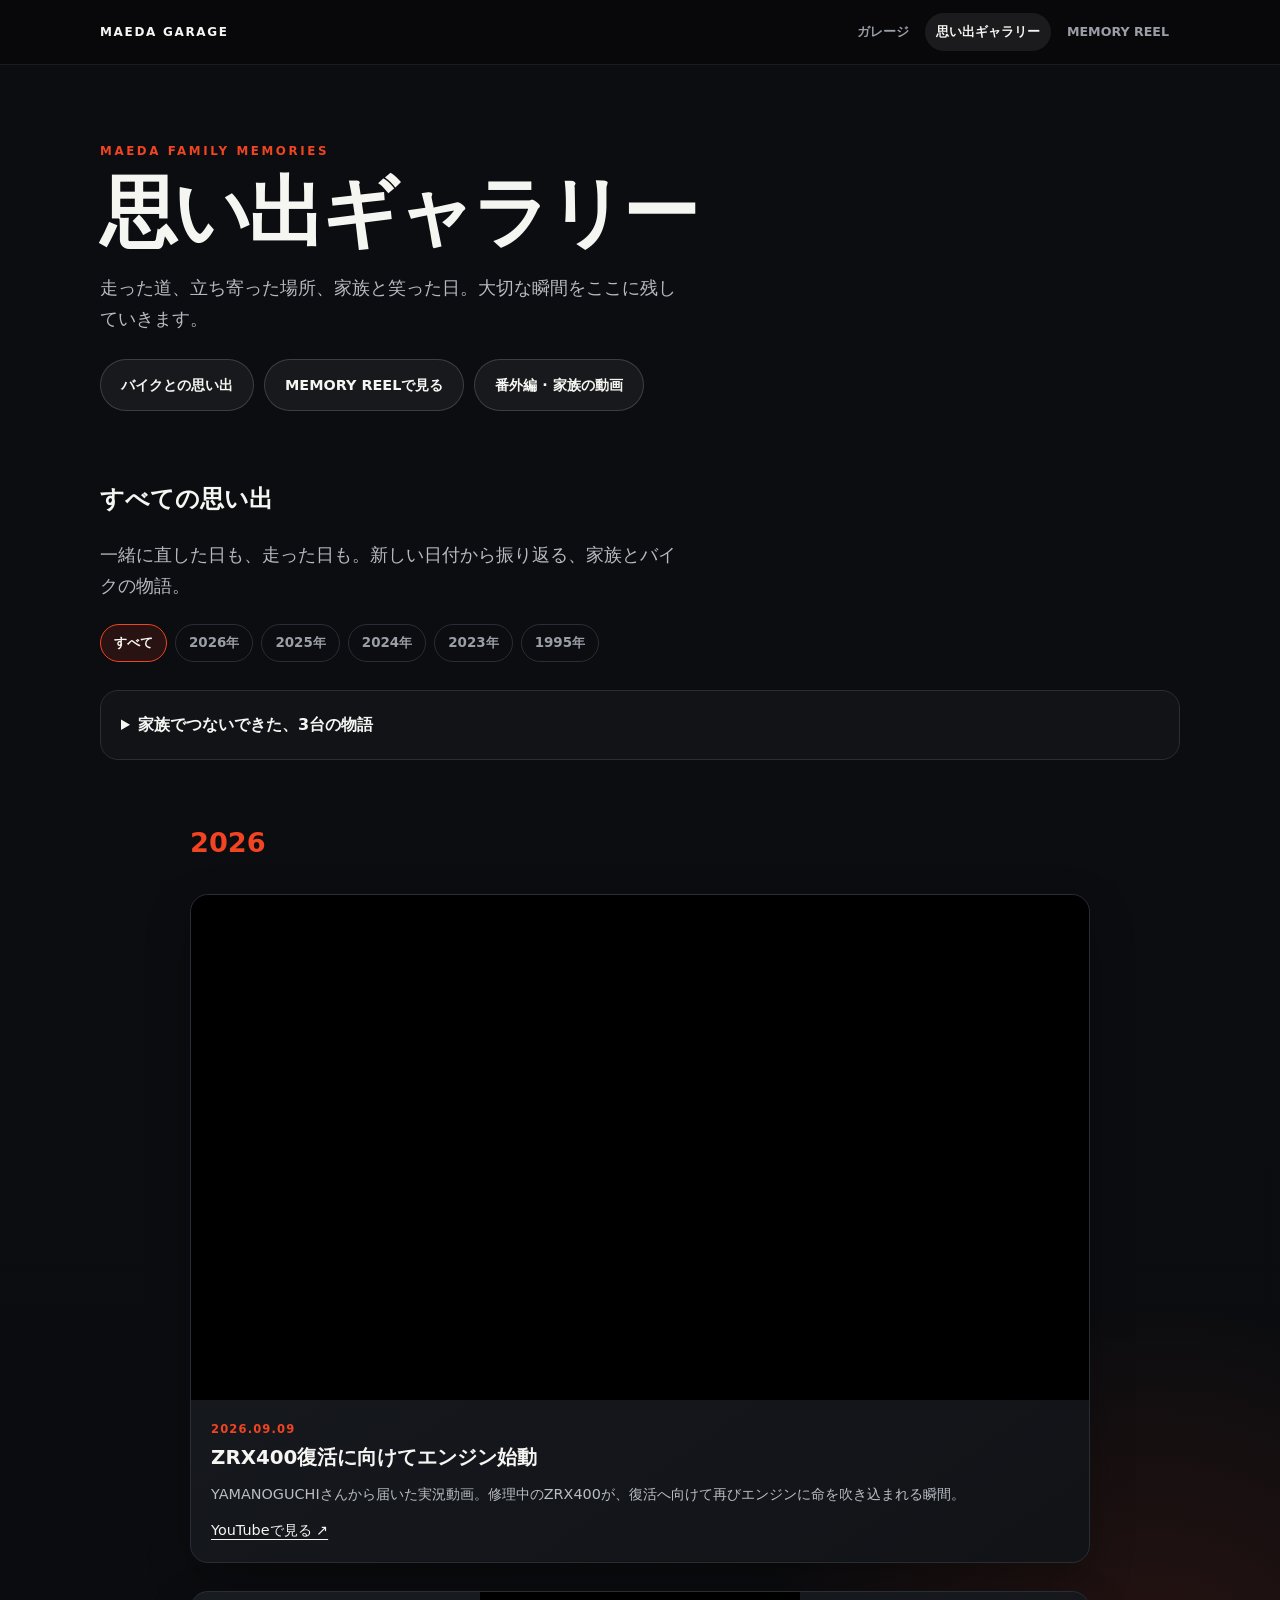
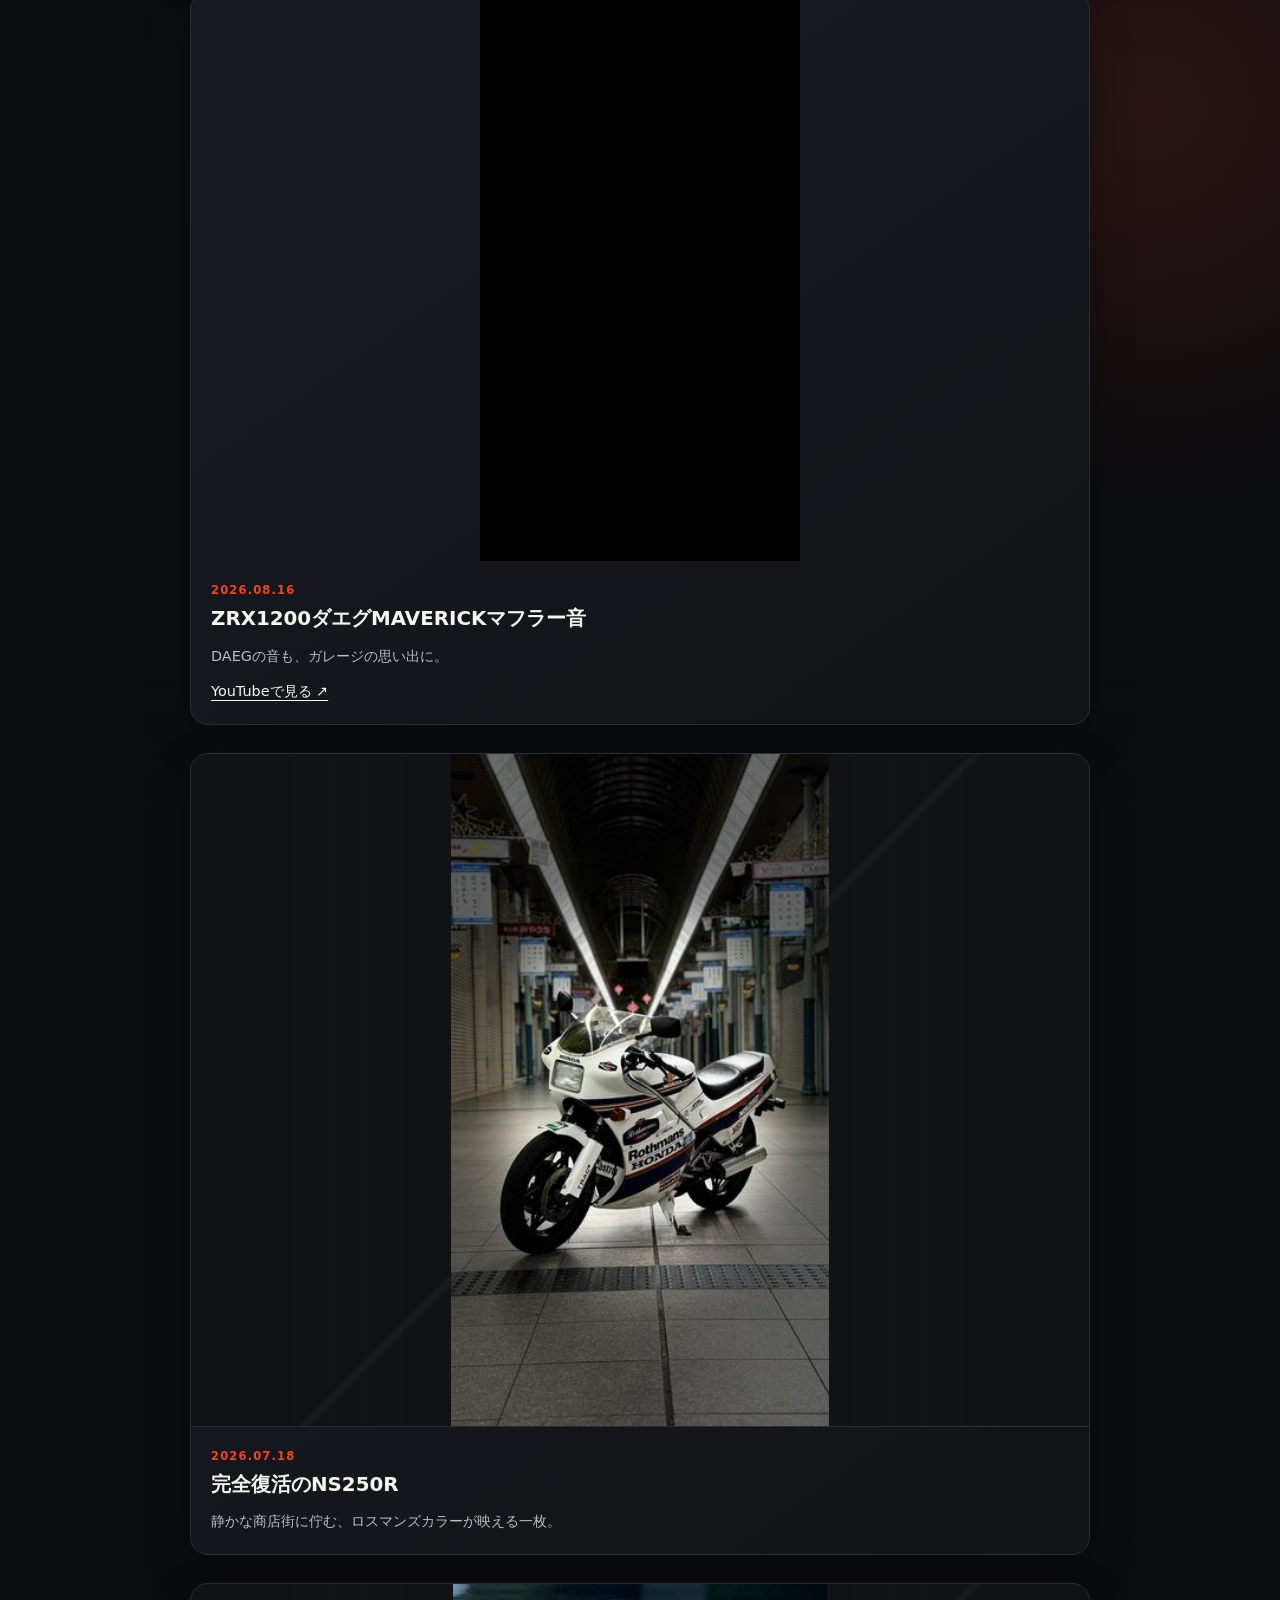
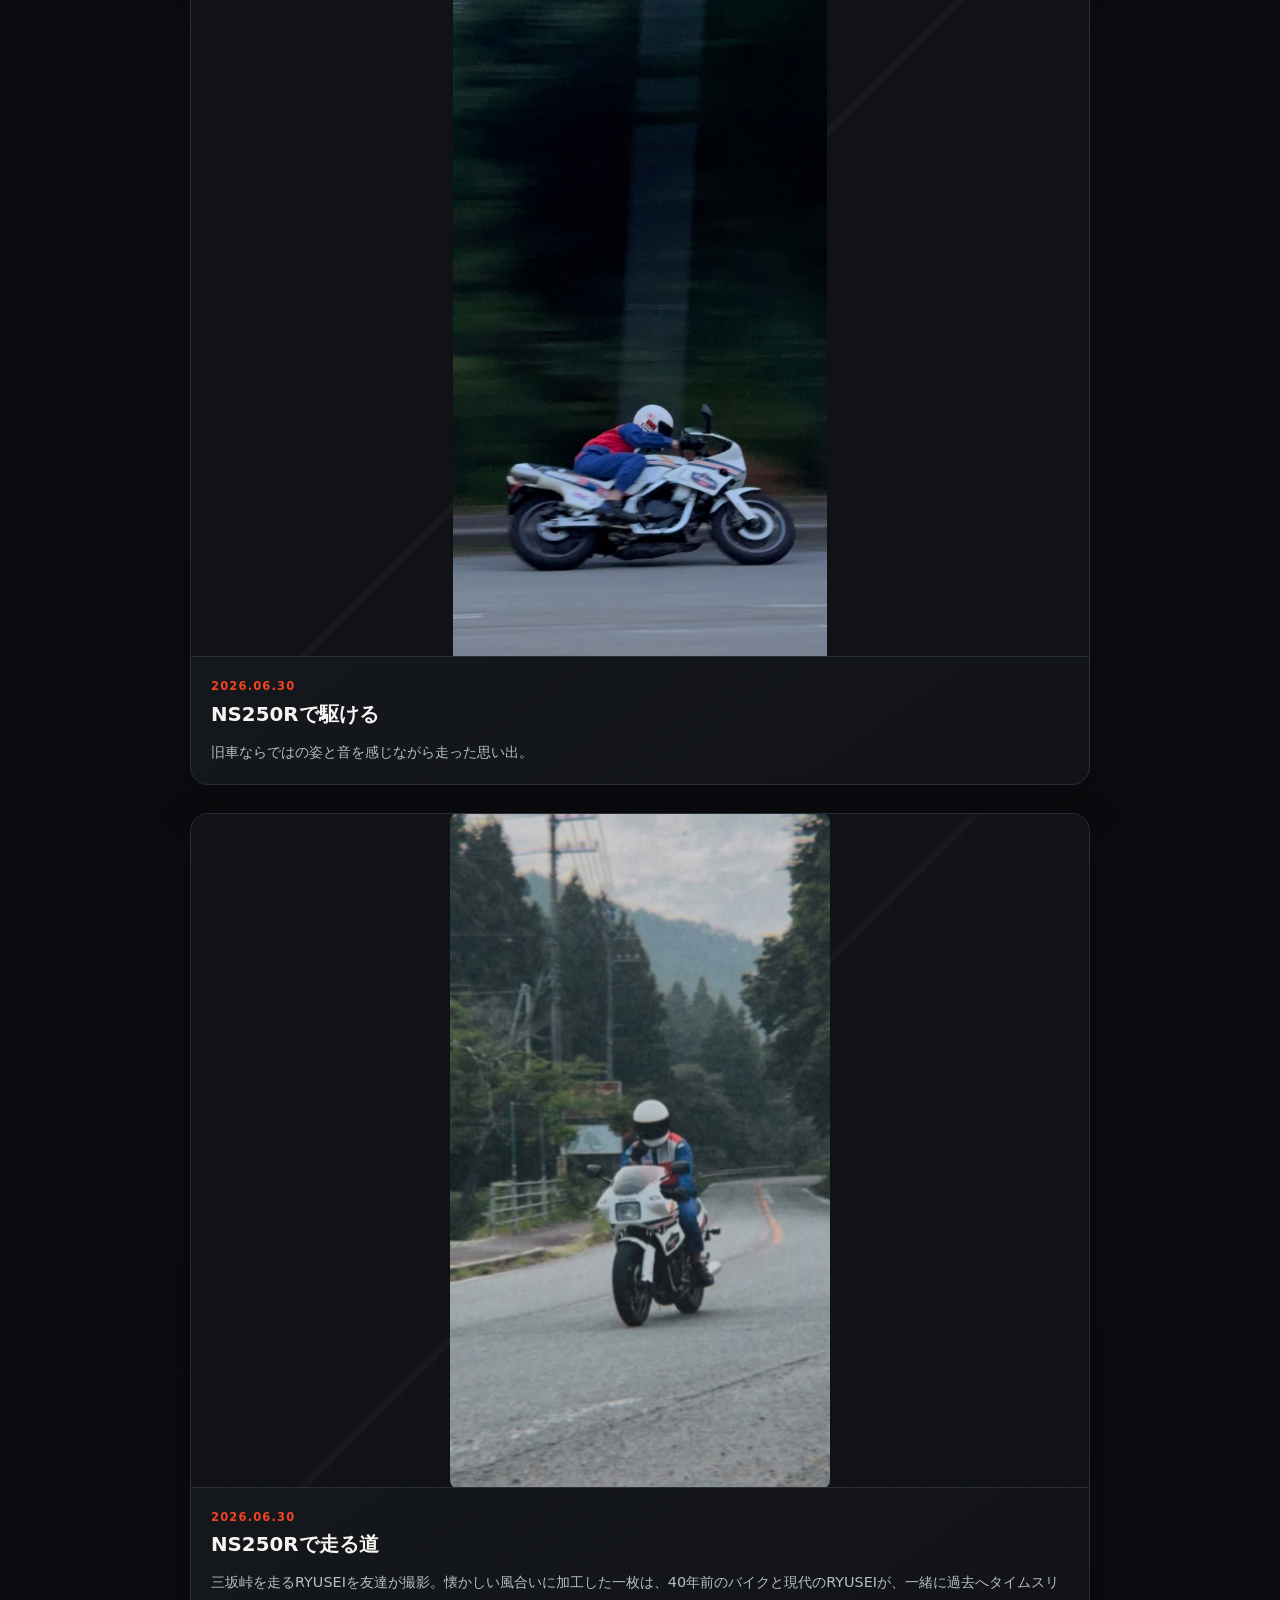
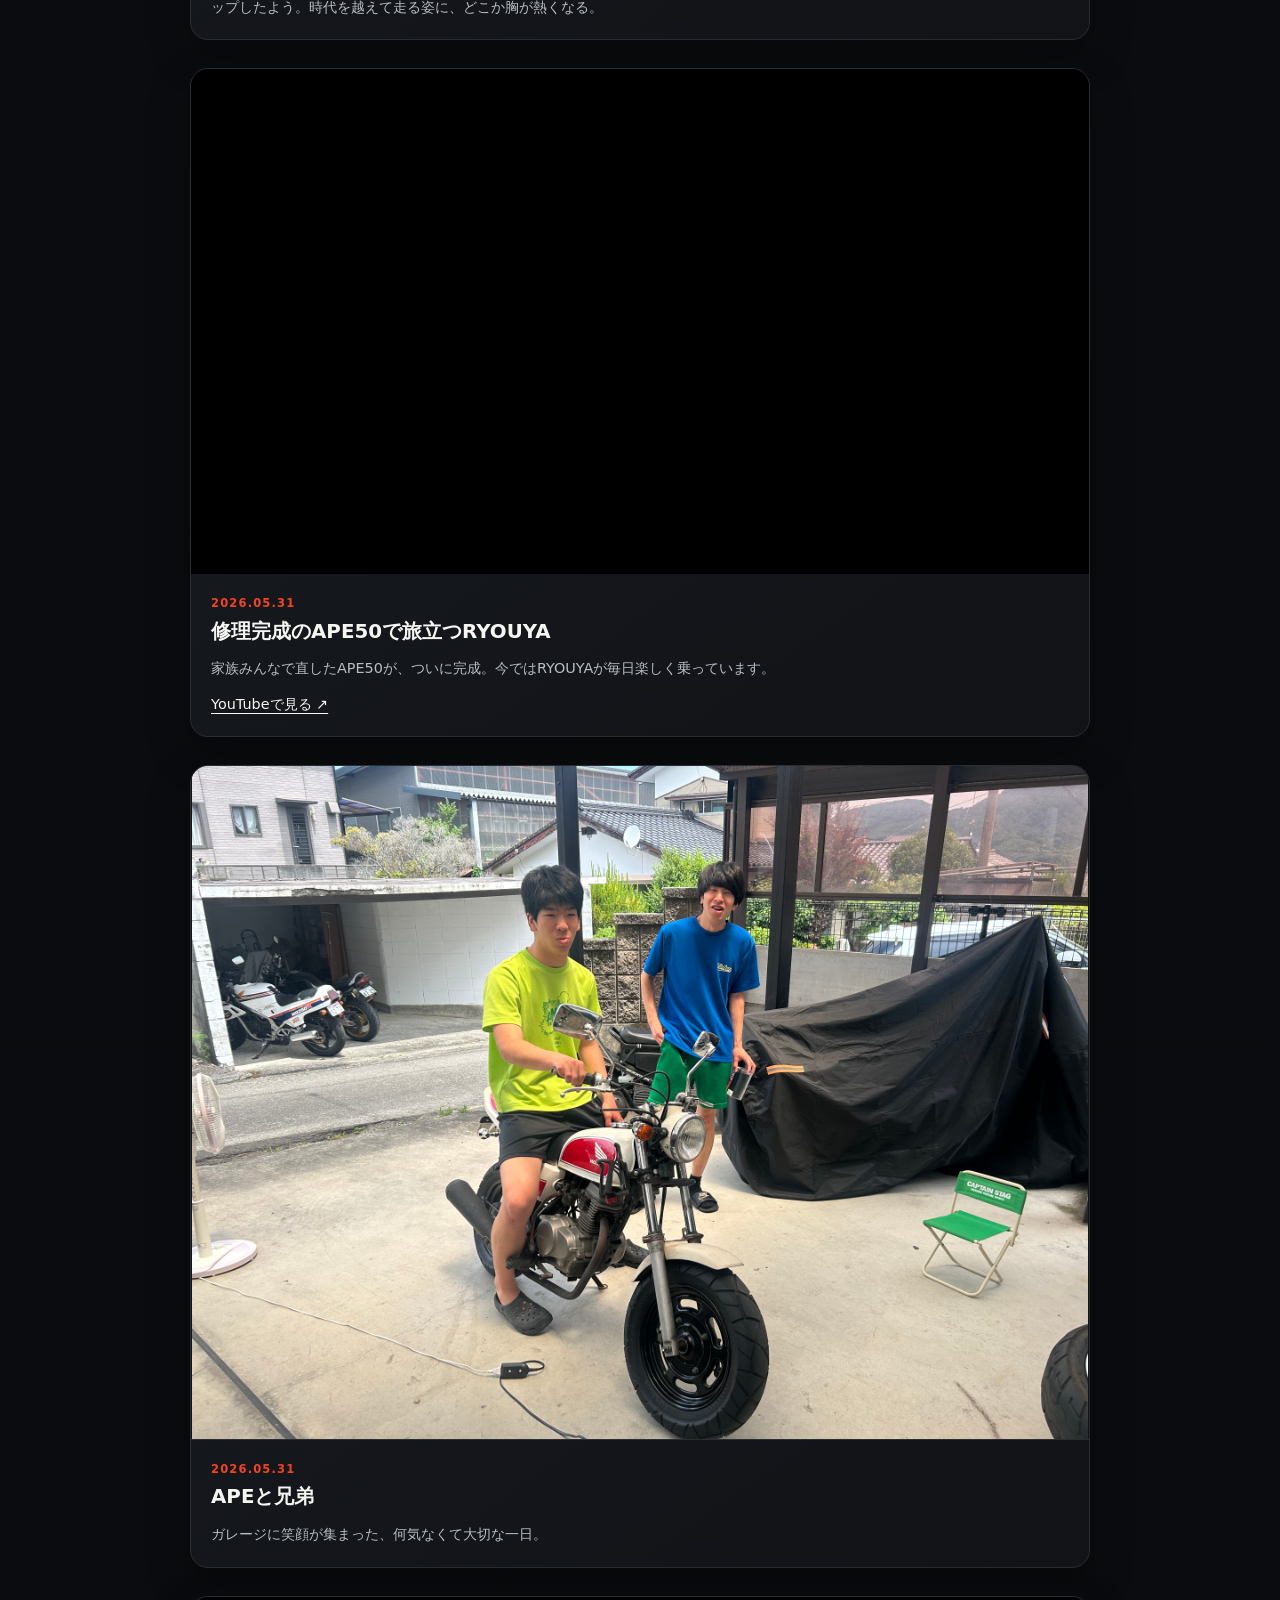
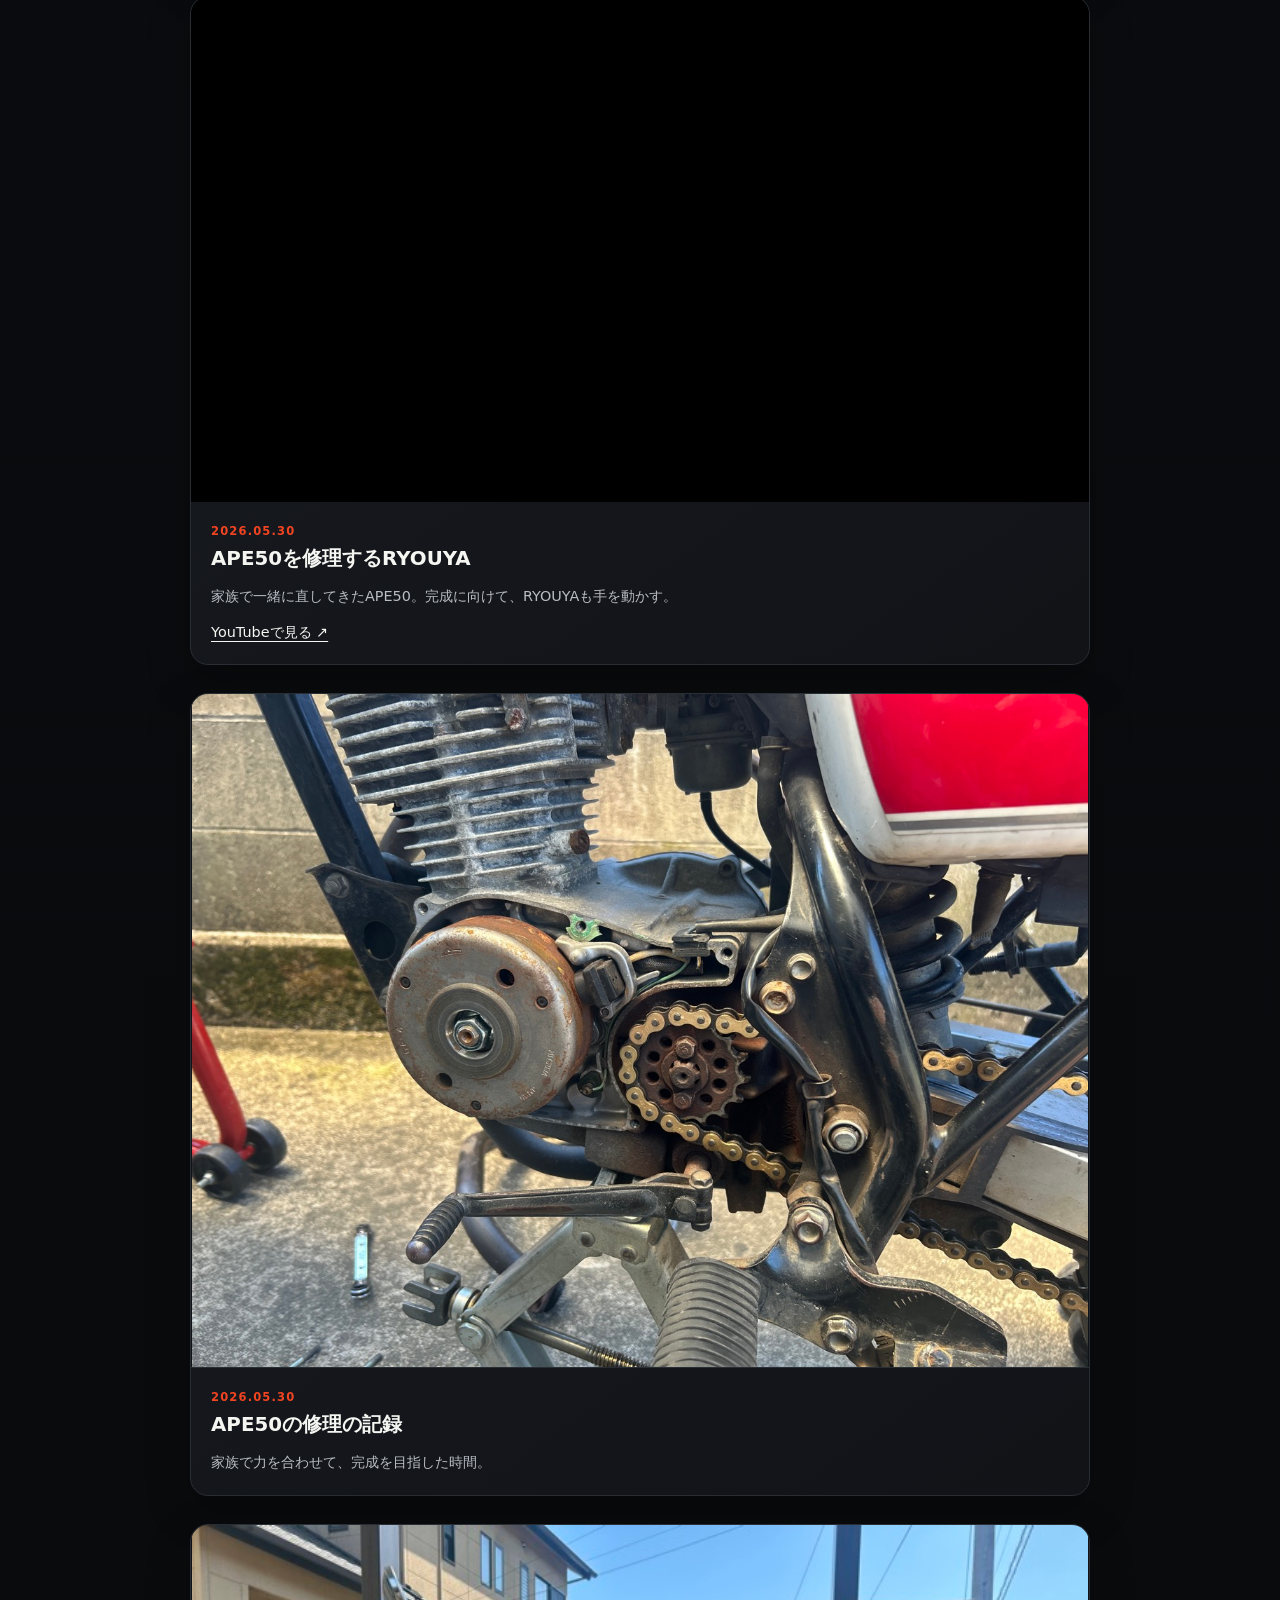
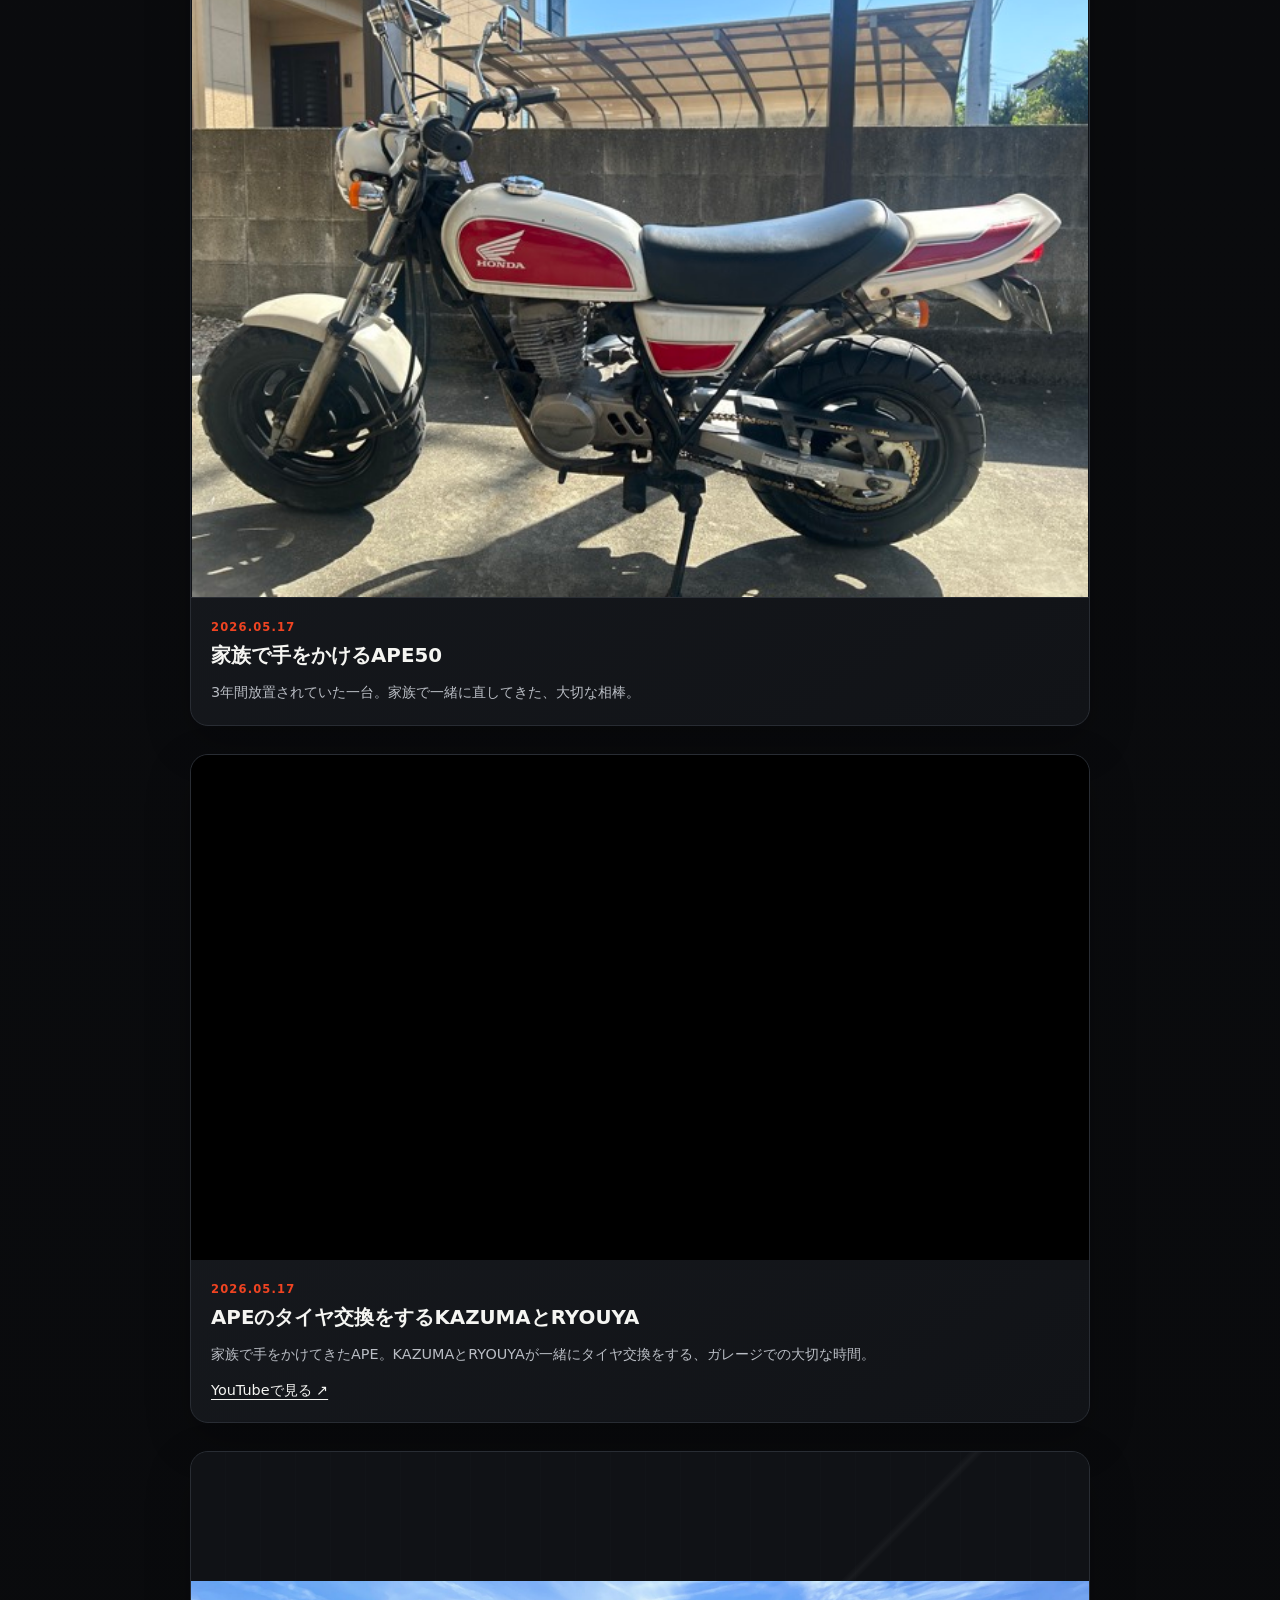
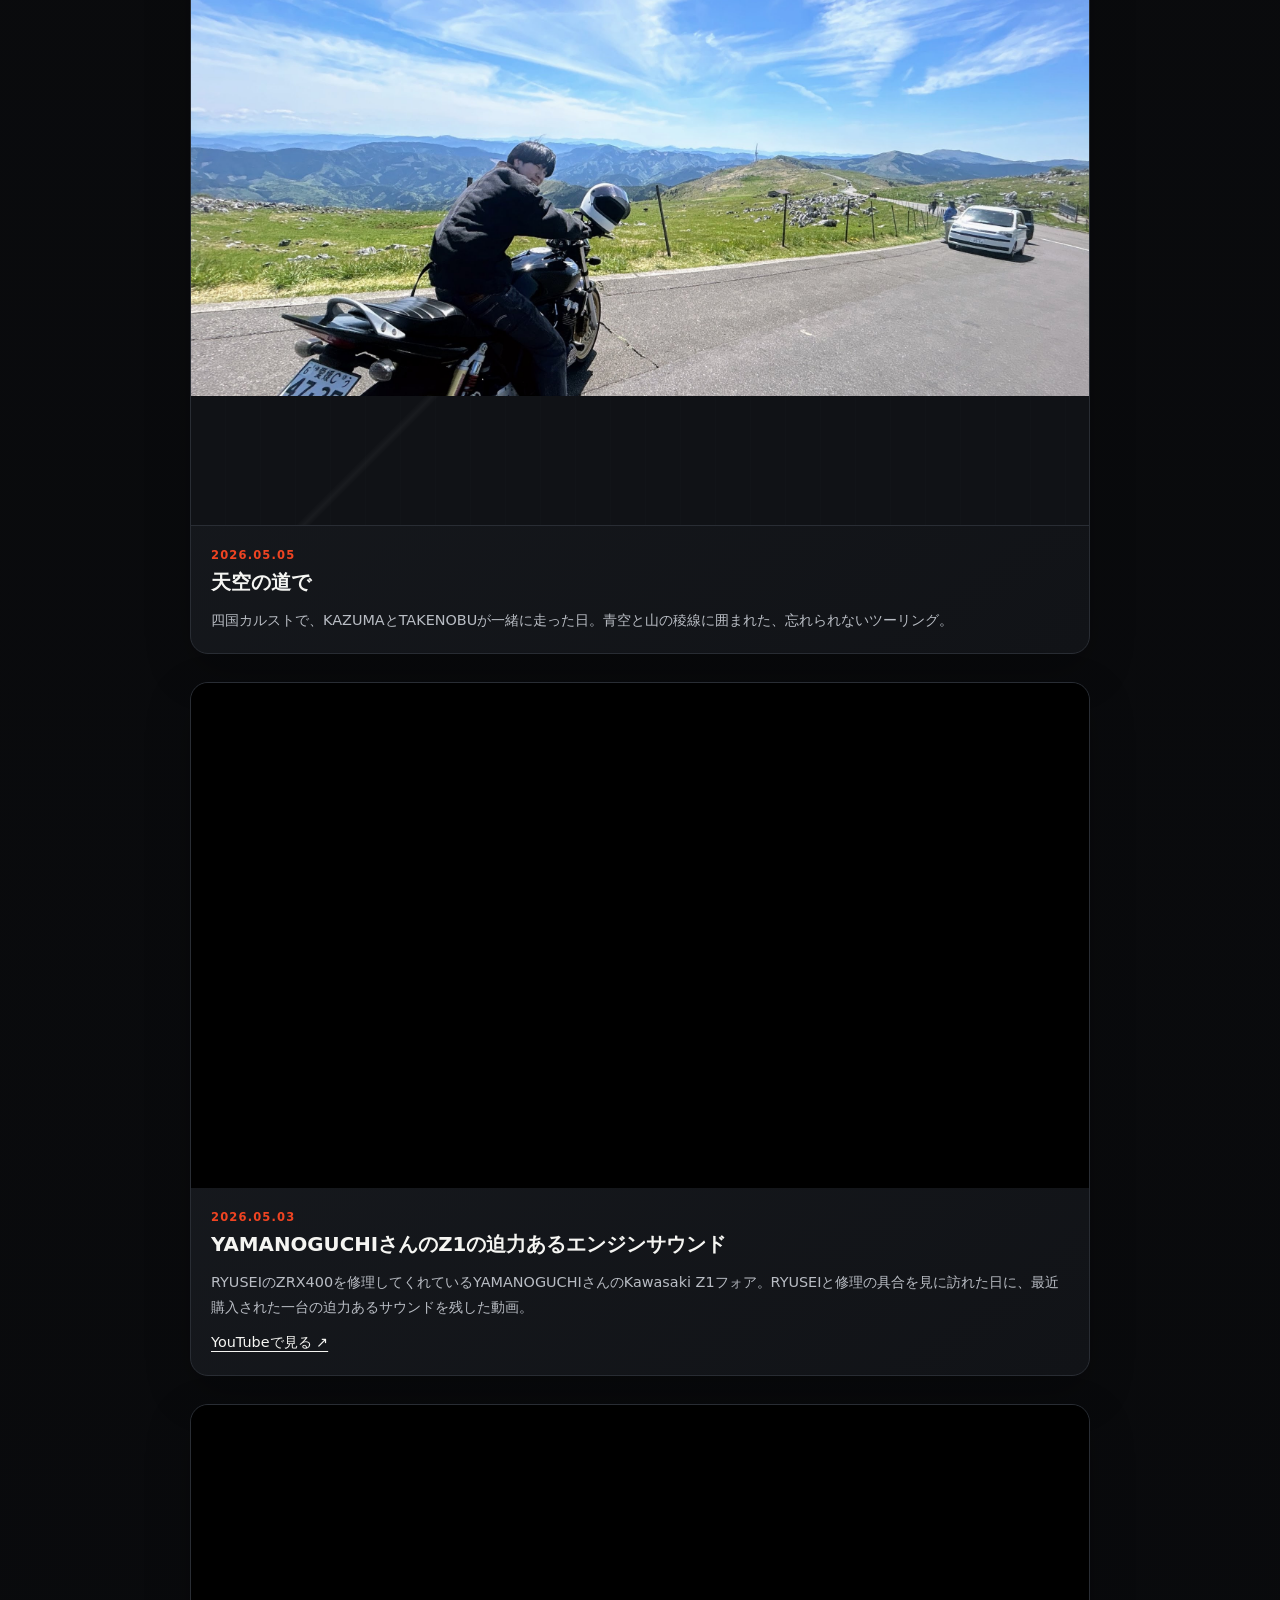
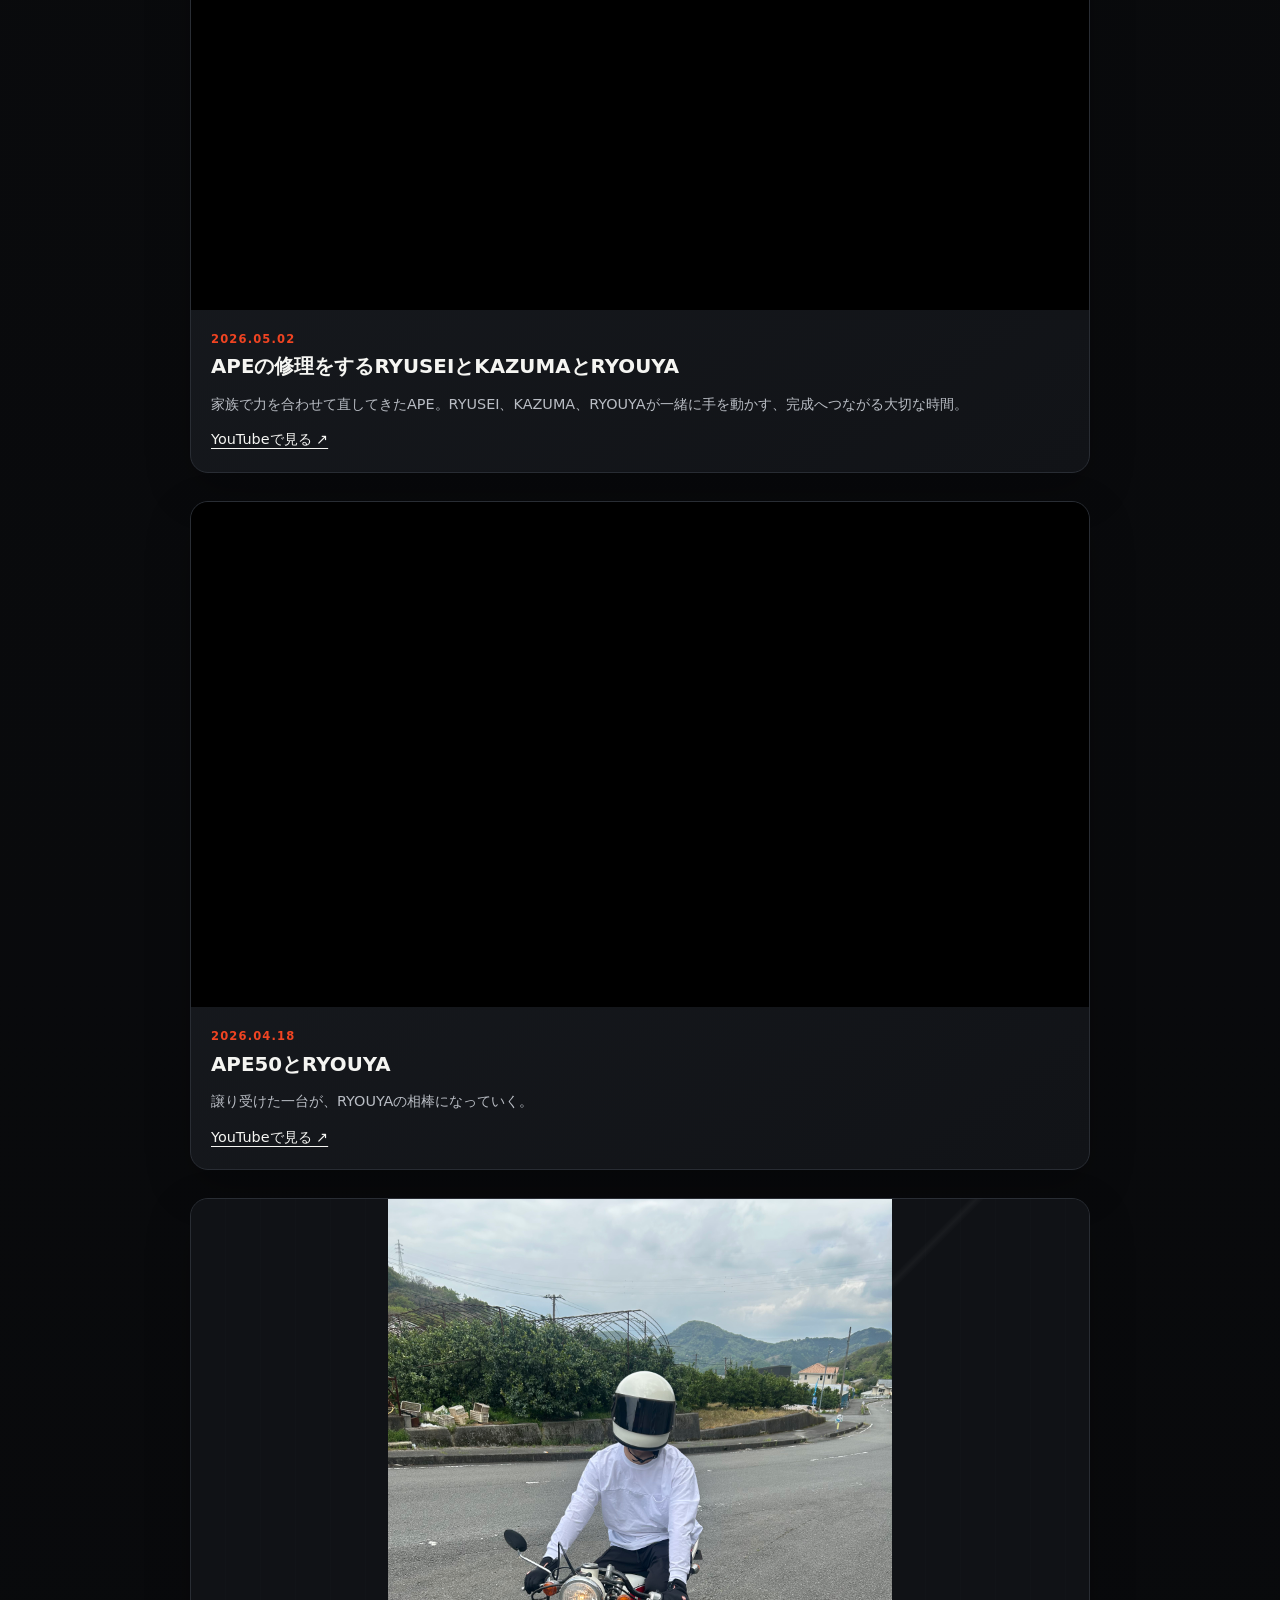
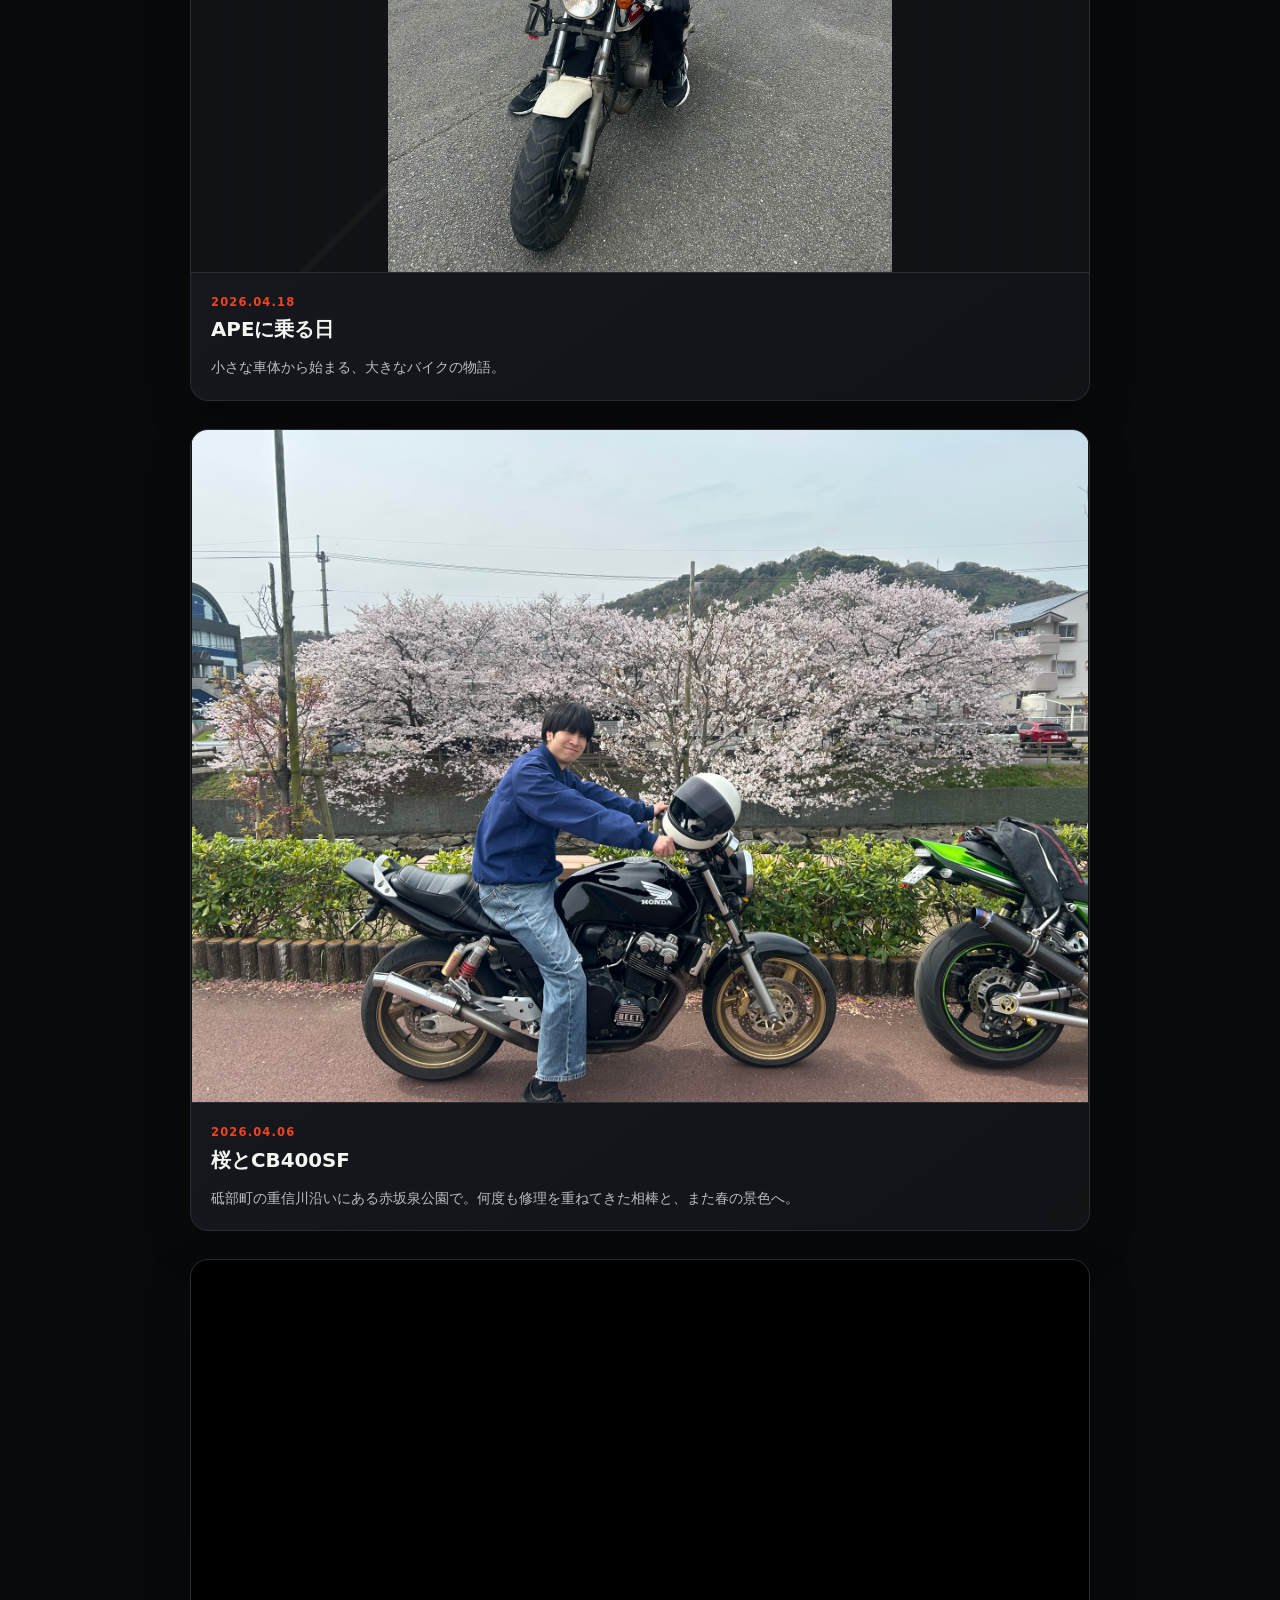
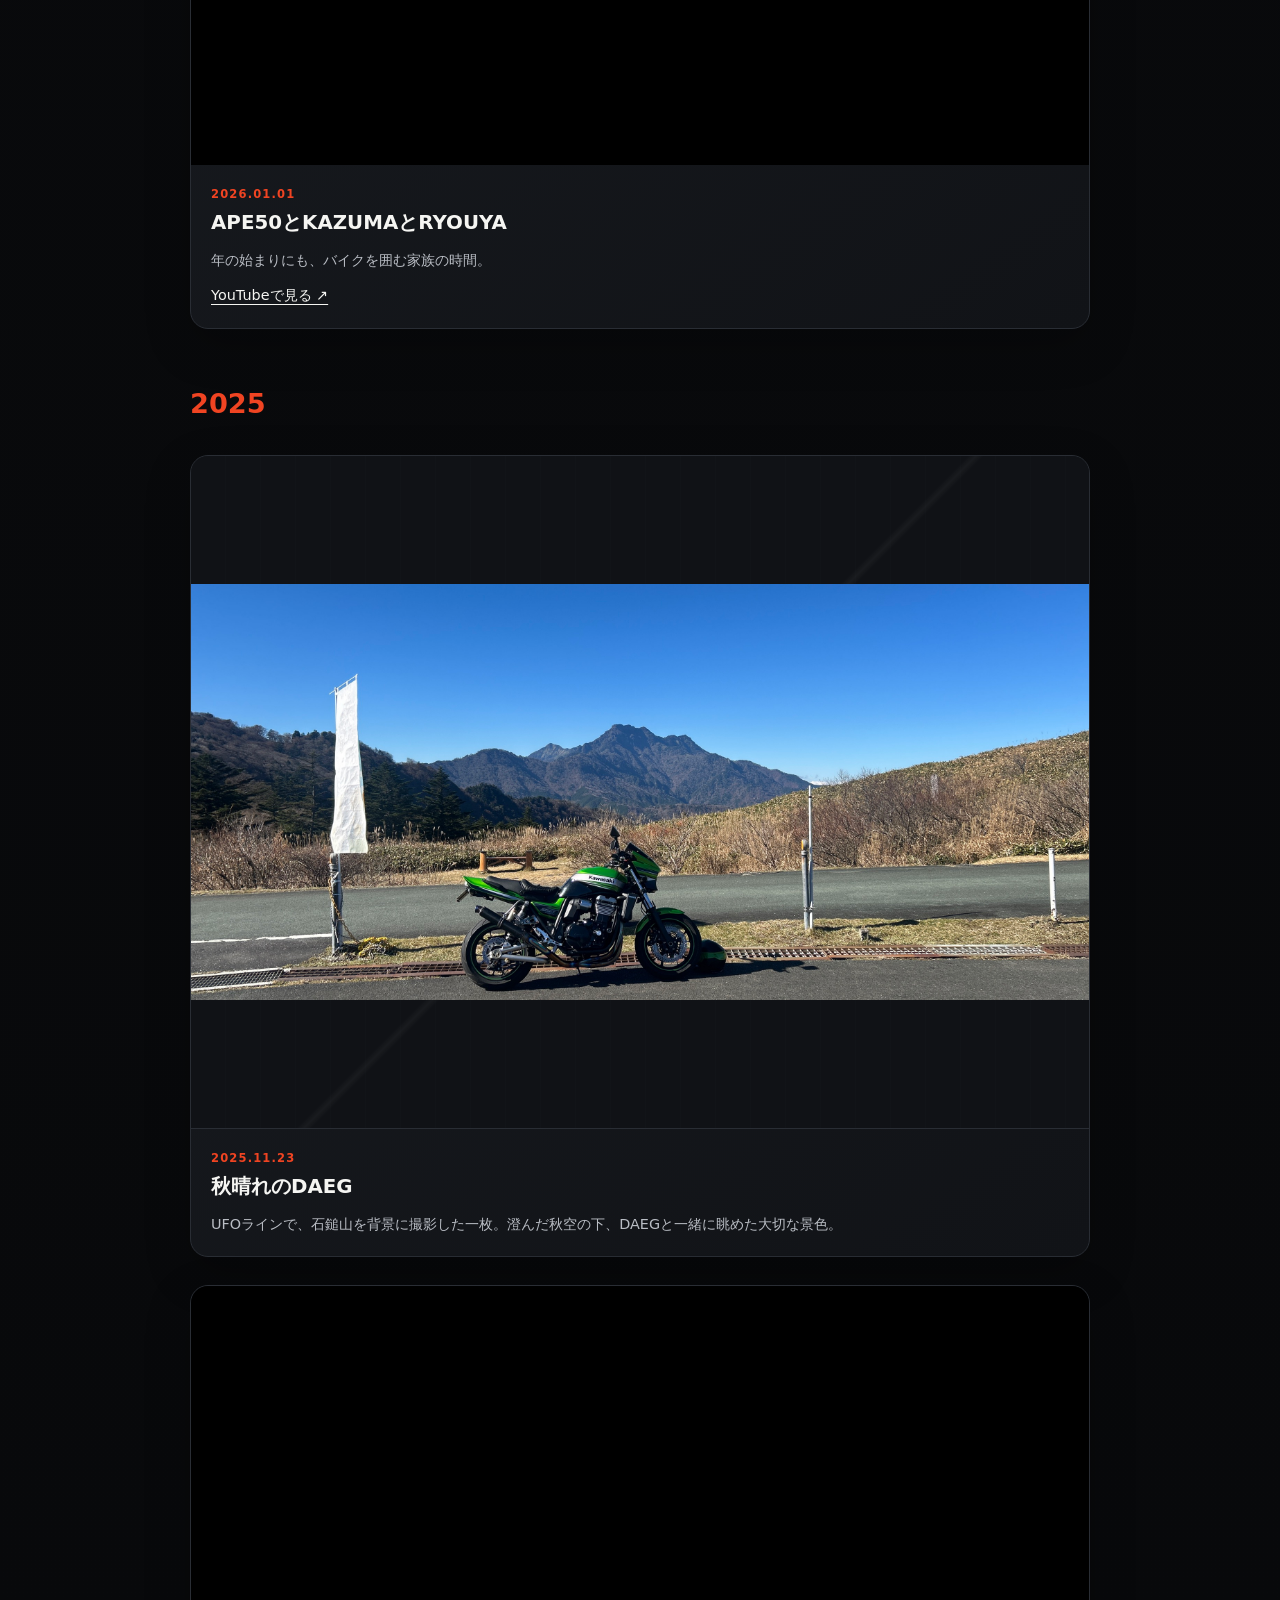
==== commit dae9bbd0: "Add files via upload" ====
--- a/gallery.html
+++ b/gallery.html
@@ -32,8 +32,16 @@
       </nav>
     </header>
 
-    <h2>バイクとの思い出</h2>
-    <p class="gallery-lead">一緒に直した日も、走った日も。古い日付から振り返る、家族とバイクの物語。</p>
+    <h2 id="galleryTimelineTitle">すべての思い出</h2>
+    <p class="gallery-lead" id="galleryTimelineLead">一緒に直した日も、走った日も。新しい日付から振り返る、家族とバイクの物語。</p>
+    <nav class="gallery-years" aria-label="年別の思い出ギャラリー">
+      <a class="year-link" data-year="" href="gallery.html">すべて</a>
+      <a class="year-link" data-year="2026" href="gallery.html?year=2026">2026年</a>
+      <a class="year-link" data-year="2025" href="gallery.html?year=2025">2025年</a>
+      <a class="year-link" data-year="2024" href="gallery.html?year=2024">2024年</a>
+      <a class="year-link" data-year="2023" href="gallery.html?year=2023">2023年</a>
+      <a class="year-link" data-year="1995" href="gallery.html?year=1995">1995年</a>
+    </nav>
     <details class="family-story">
       <summary>家族でつないできた、3台の物語</summary>
       <h3>APE50 — 家族で直した、RYOUYAの相棒</h3>
--- a/style.css
+++ b/style.css
@@ -85,6 +85,7 @@
 .hero-actions {
   display: flex;
   flex-wrap: wrap;
+  justify-content: center;
   gap: 12px;
 }
 
@@ -139,8 +140,9 @@
 
 .memory-grid {
   display: grid;
-  grid-template-columns: repeat(3, minmax(0, 1fr));
-  gap: 20px;
+  grid-template-columns: minmax(0, 900px);
+  justify-content: center;
+  gap: 28px;
   padding: 12px 0 80px;
 }
 
@@ -233,6 +235,9 @@
 }
 
 .gallery-categories { display: flex; flex-wrap: wrap; gap: 10px; }
+.gallery-years { display: flex; flex-wrap: wrap; gap: 8px; margin: 22px 0 28px; }
+.year-link { padding: 7px 13px; border: 1px solid var(--shared-line); border-radius: 999px; color: var(--shared-muted); font-size: .84rem; font-weight: 800; text-decoration: none; }
+.year-link:hover, .year-link.active { border-color: var(--shared-accent); color: var(--shared-text); background: rgba(240,68,34,.12); }
 .family-story { margin: 24px 0; padding: 20px; border: 1px solid var(--shared-line); border-radius: 18px; background: var(--shared-panel); }
 .family-story summary { cursor: pointer; font-weight: 700; }
 .family-story p { color: #b9bdc4; }
@@ -260,7 +265,7 @@
 }
 
 @media (max-width: 820px) {
-  .memory-grid { grid-template-columns: repeat(2, minmax(0, 1fr)); }
+  .memory-grid { grid-template-columns: 1fr; }
 }
 
 @media (max-width: 560px) {
@@ -295,23 +300,23 @@
 .reel-container {
   width: min(calc(100% - 32px), 1180px);
   margin: 0 auto;
-  padding: 44px 0 72px;
+  padding: clamp(18px, 3vw, 32px) 0 28px;
 }
 
 .reel-intro {
   max-width: 620px;
-  margin-bottom: 24px;
+  margin-bottom: 14px;
 }
 
 .reel-intro h1 {
-  margin: 4px 0 8px;
-  font-size: clamp(2rem, 5vw, 4.4rem);
+  margin: 2px 0 4px;
+  font-size: clamp(1.4rem, 3vw, 2.35rem);
   letter-spacing: .035em;
 }
 
 .reel-stage {
   position: relative;
-  min-height: min(68vh, 720px);
+  min-height: clamp(265px, 49svh, 540px);
   overflow: hidden;
   border: 1px solid var(--line);
   border-radius: 22px;
@@ -352,21 +357,12 @@
 
 .reel-frame iframe { border: 0; }
 
-.reel-shade {
-  position: absolute;
-  inset: 0;
-  pointer-events: none;
-  background: linear-gradient(180deg, rgba(0,0,0,.04) 35%, rgba(0,0,0,.86) 100%);
-}
-
 .reel-caption {
-  position: absolute;
-  right: clamp(20px, 5vw, 58px);
-  bottom: clamp(22px, 5vw, 52px);
-  left: clamp(20px, 5vw, 58px);
-  max-width: 780px;
-  z-index: 1;
-  text-shadow: 0 2px 16px rgba(0,0,0,.85);
+  margin-top: 12px;
+  padding: clamp(16px, 2.5vw, 24px);
+  border: 1px solid var(--line);
+  border-radius: 16px;
+  background: var(--panel);
 }
 
 .reel-caption time {
@@ -378,13 +374,13 @@
 }
 
 .reel-caption h2 {
-  margin: 4px 0 8px;
-  color: #fff;
+  margin: 3px 0 5px;
+  color: var(--text);
   font-size: clamp(1.4rem, 3vw, 2.5rem);
   line-height: 1.24;
 }
 
-.reel-caption p { margin: 0; color: #e1e3e7; }
+.reel-caption p { margin: 0; color: var(--muted); font-size: .92rem; line-height: 1.55; }
 
 .reel-type {
   display: inline-flex;
@@ -403,7 +399,7 @@
   grid-template-columns: auto 1fr auto auto;
   align-items: center;
   gap: 12px;
-  margin-top: 18px;
+  margin-top: 12px;
 }
 
 .reel-button {
@@ -424,8 +420,9 @@
 .reel-count { color: var(--muted); font-size: .85rem; white-space: nowrap; }
 
 @media (max-width: 560px) {
-  .reel-container { width: calc(100% - 24px); padding-top: 34px; }
-  .reel-stage { min-height: 68vh; border-radius: 16px; }
+  .reel-container { width: calc(100% - 24px); padding-top: 16px; }
+  .reel-intro { margin-bottom: 10px; }
+  .reel-stage { min-height: clamp(235px, 40svh, 390px); border-radius: 16px; }
   .reel-frame img { object-fit: cover; }
   .reel-controls { grid-template-columns: auto 1fr auto; }
   .reel-controls .reel-toggle { grid-column: 1 / -1; }
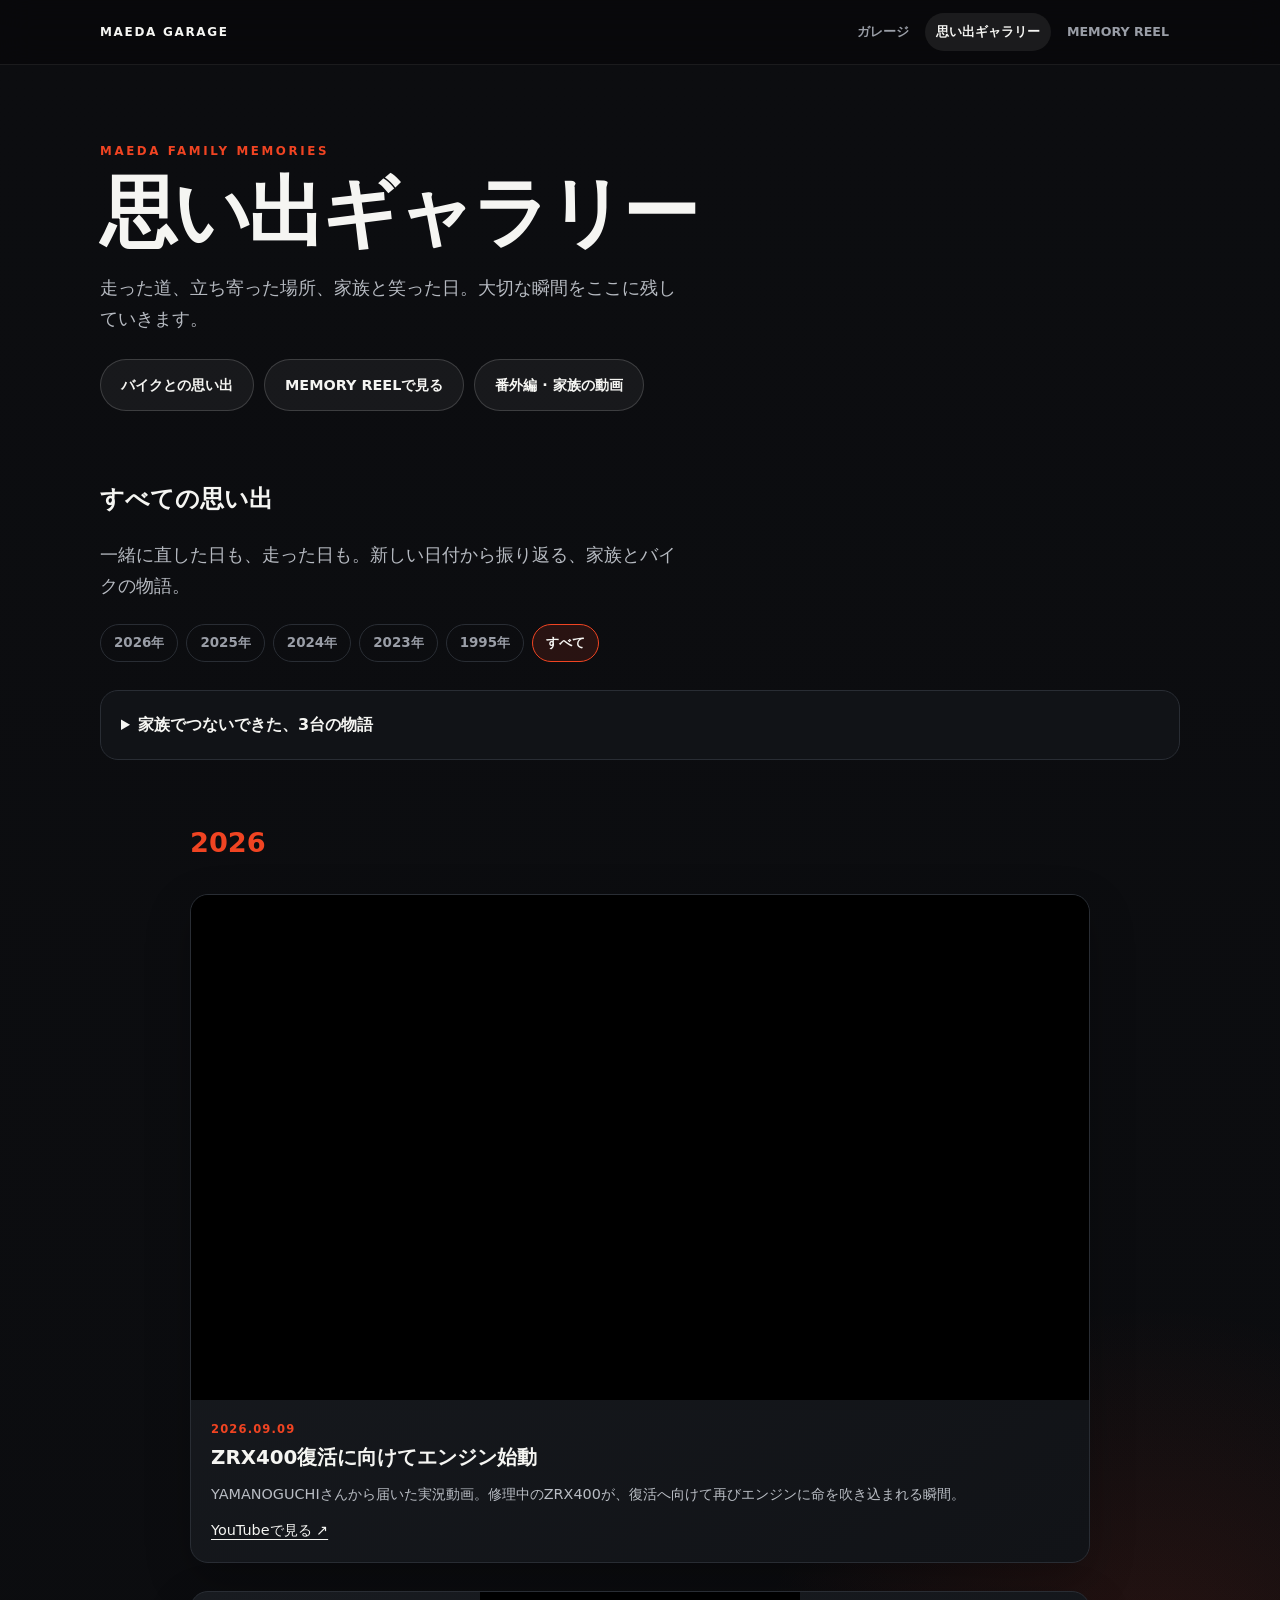
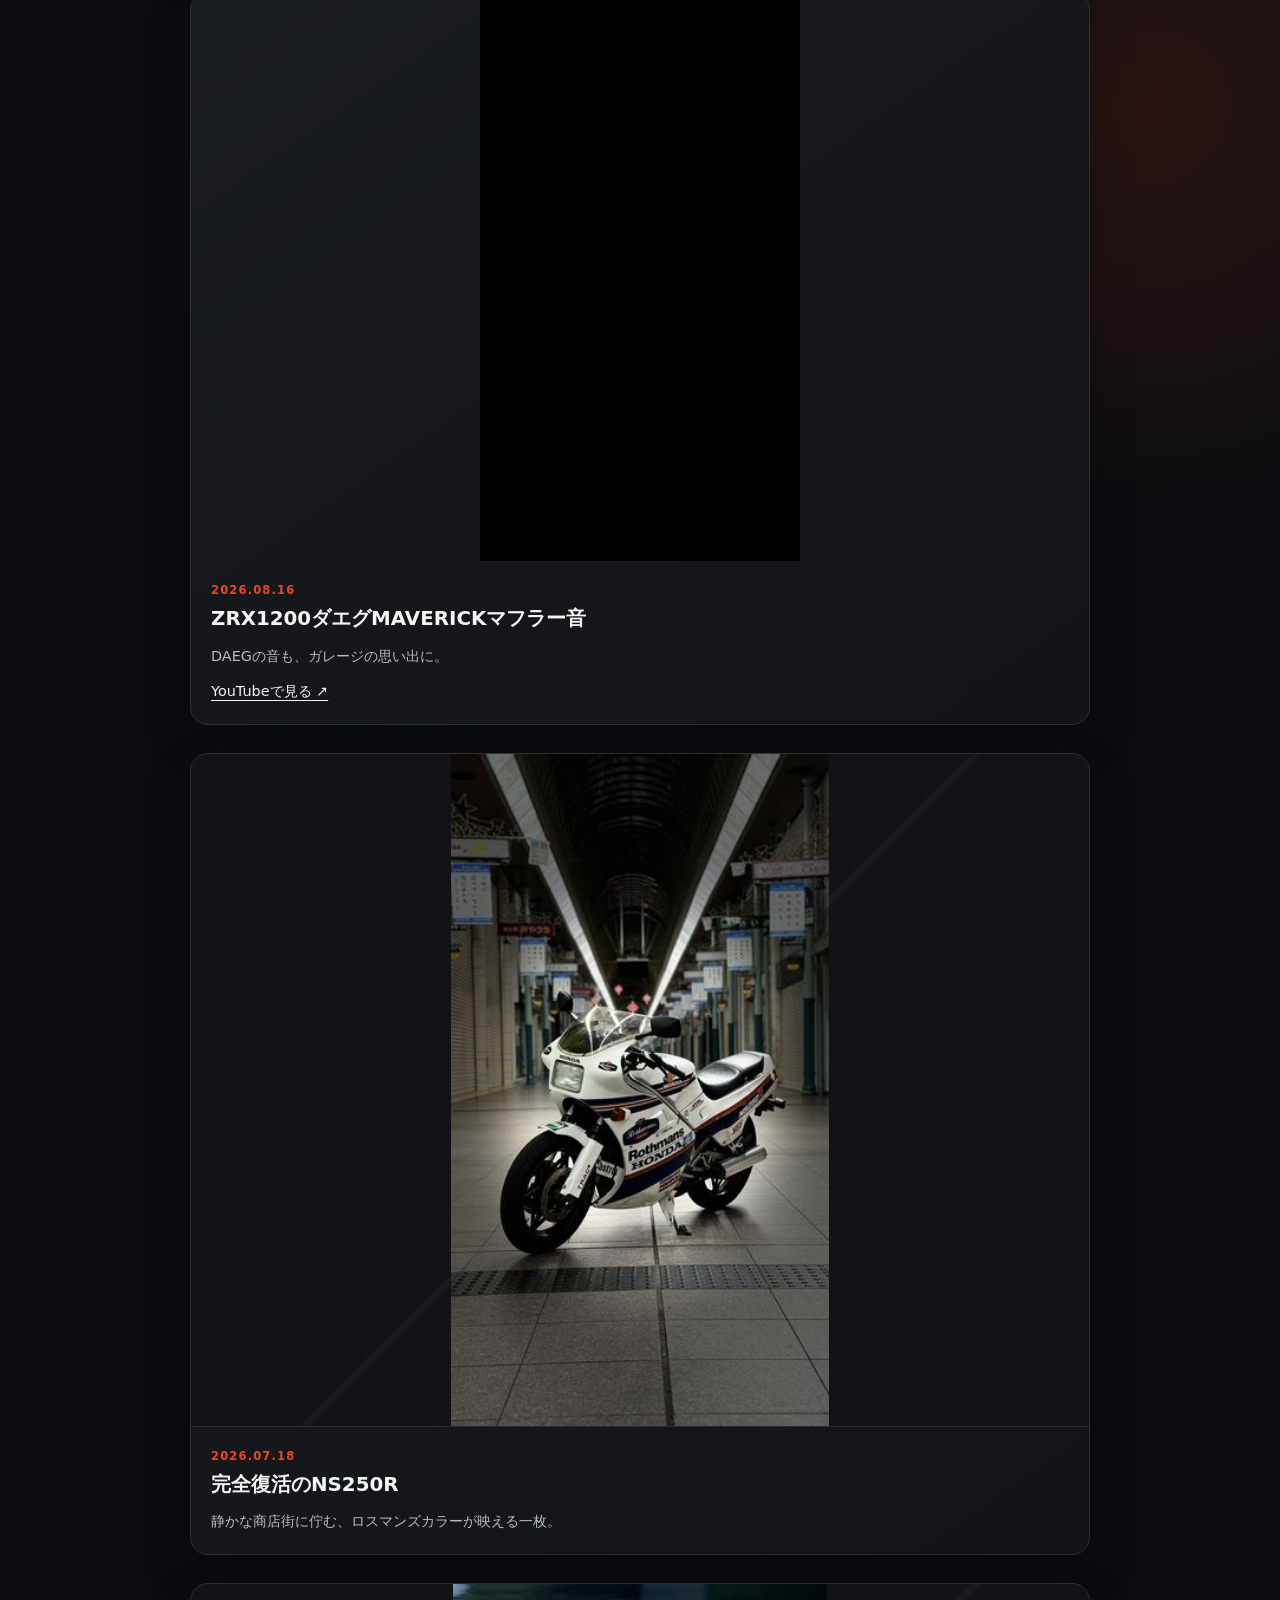
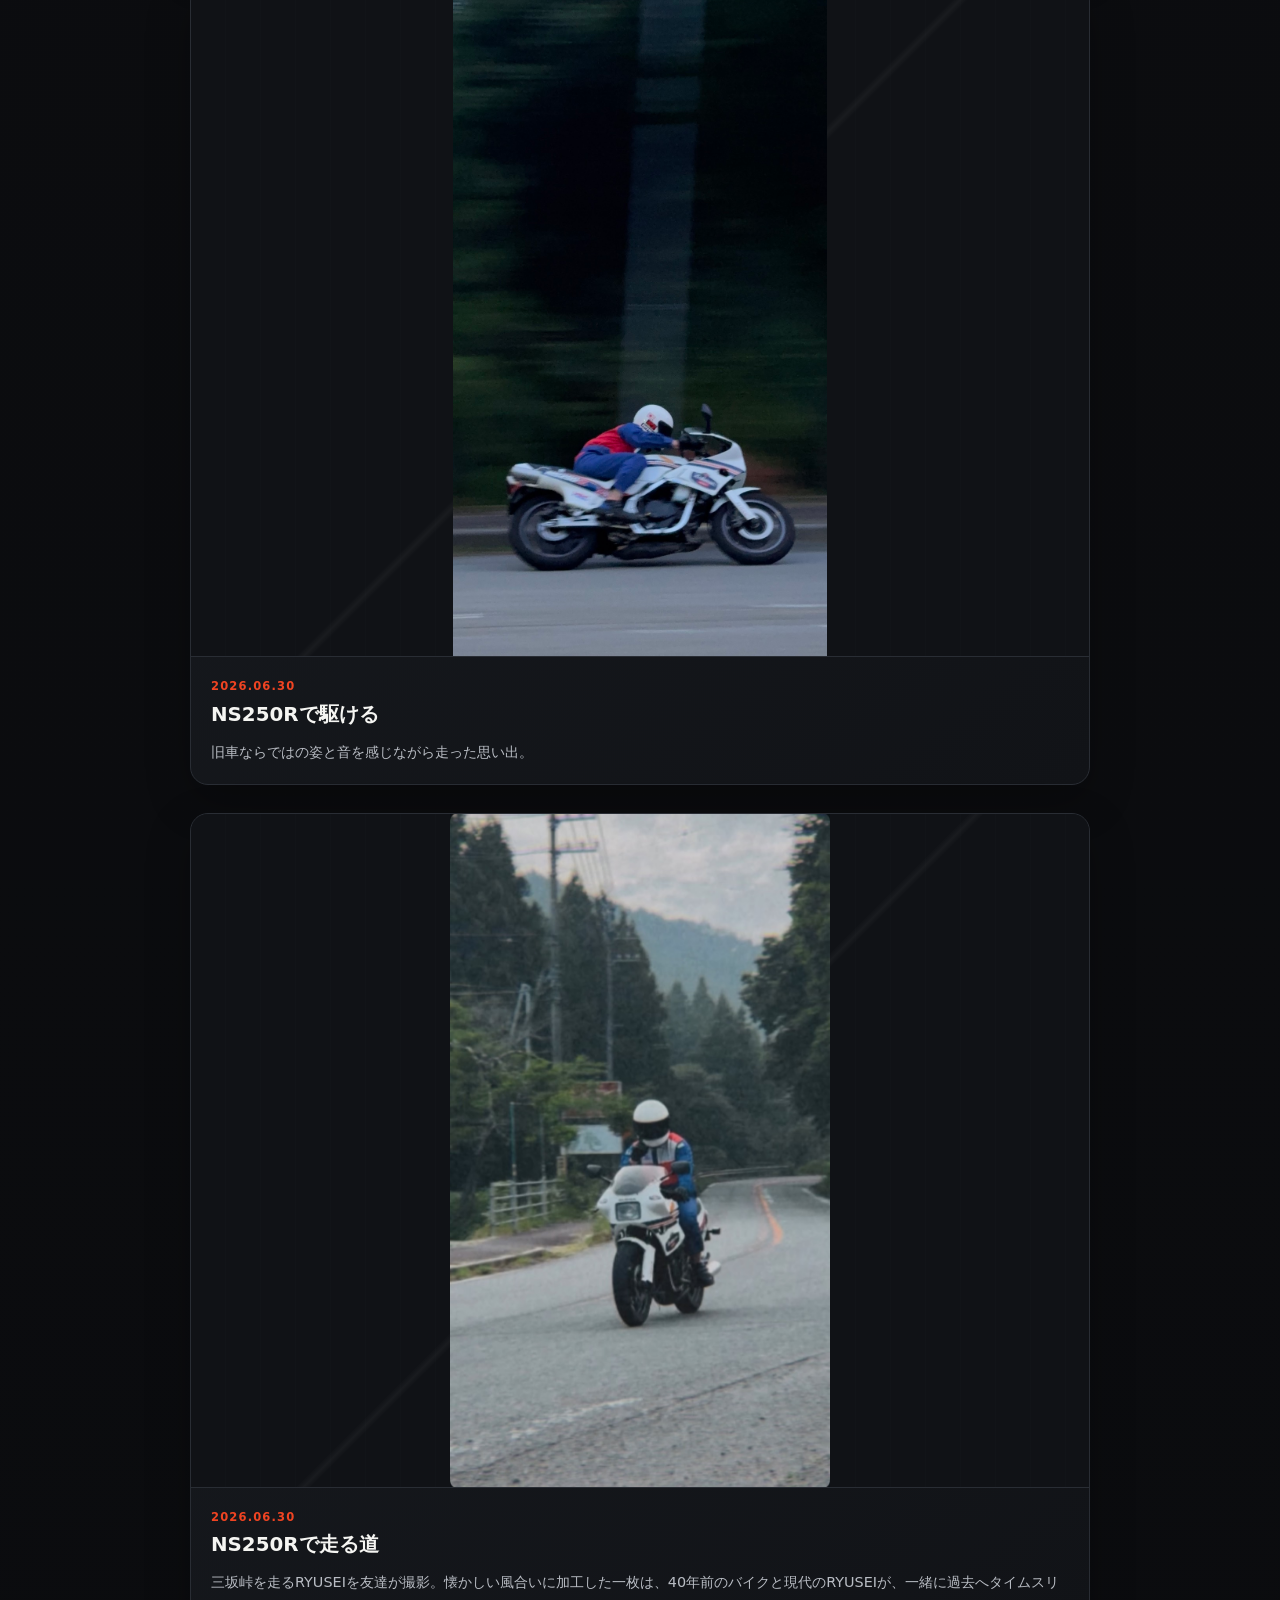
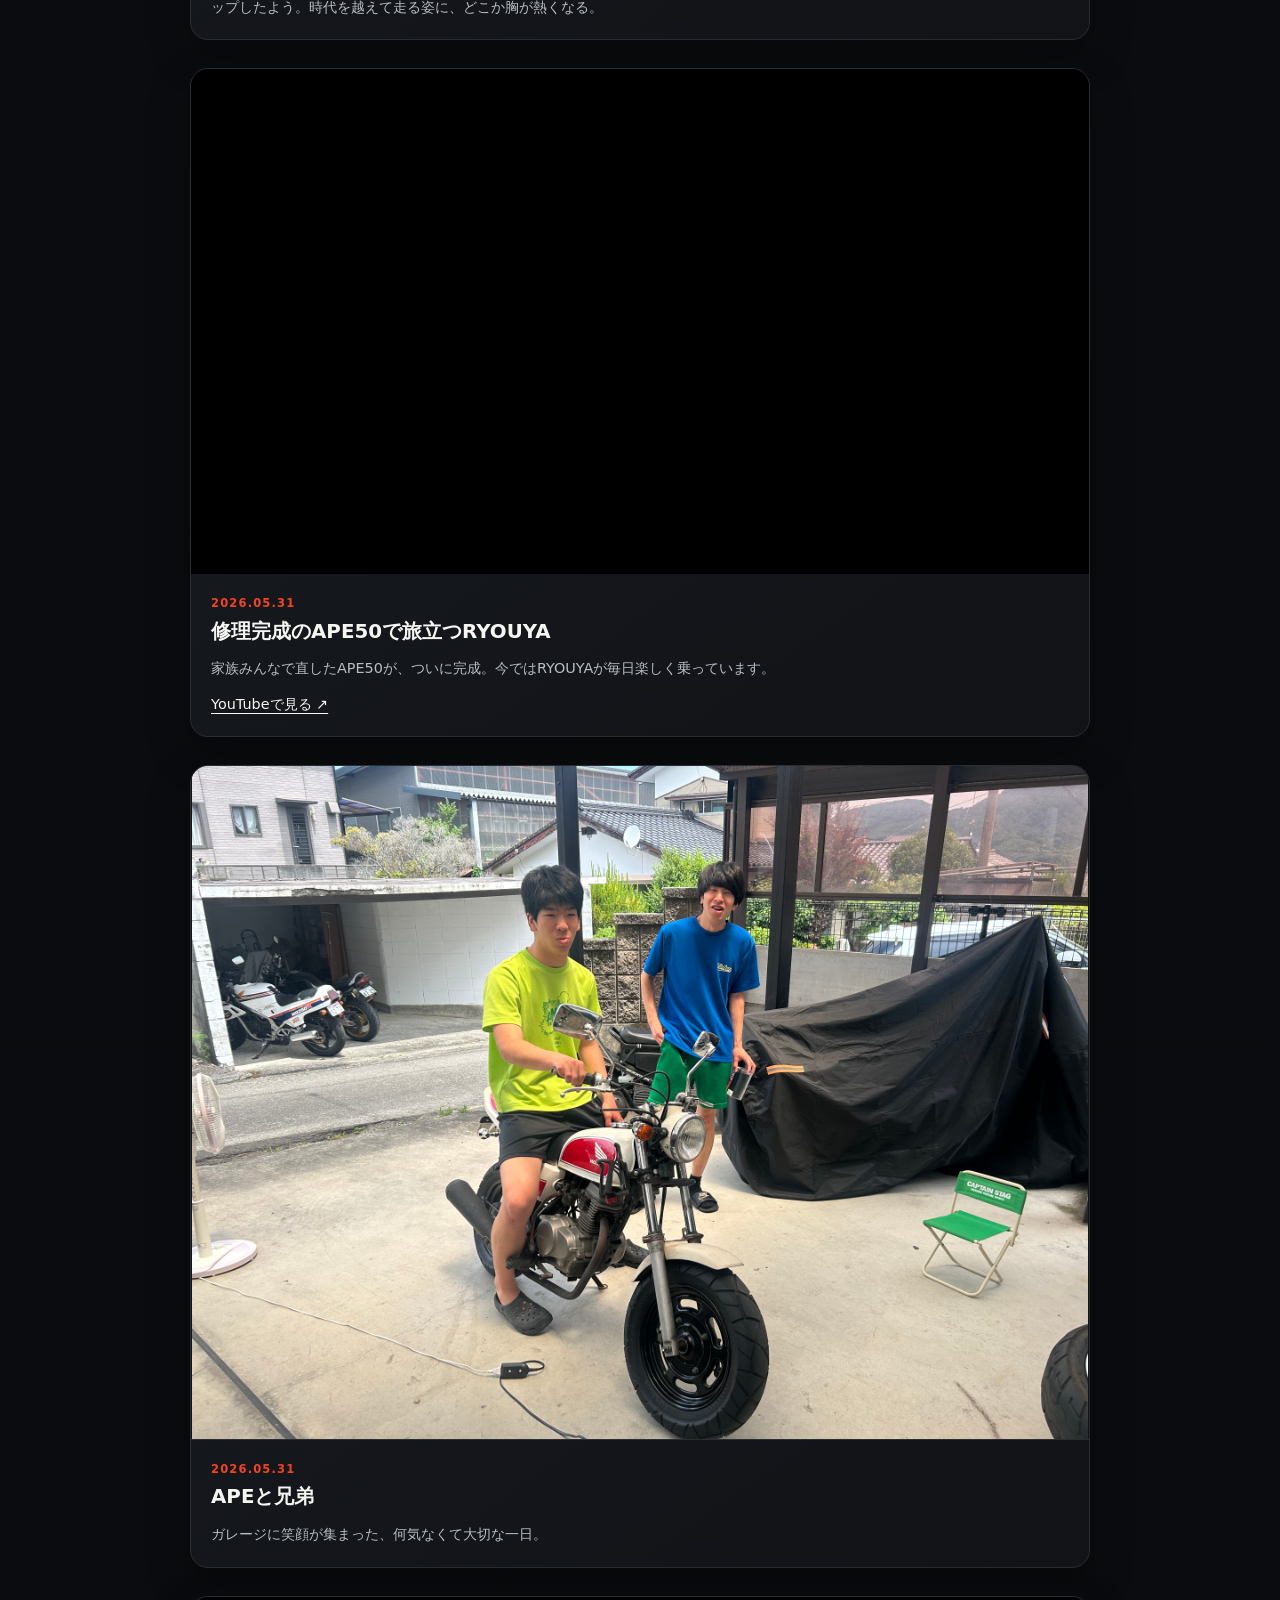
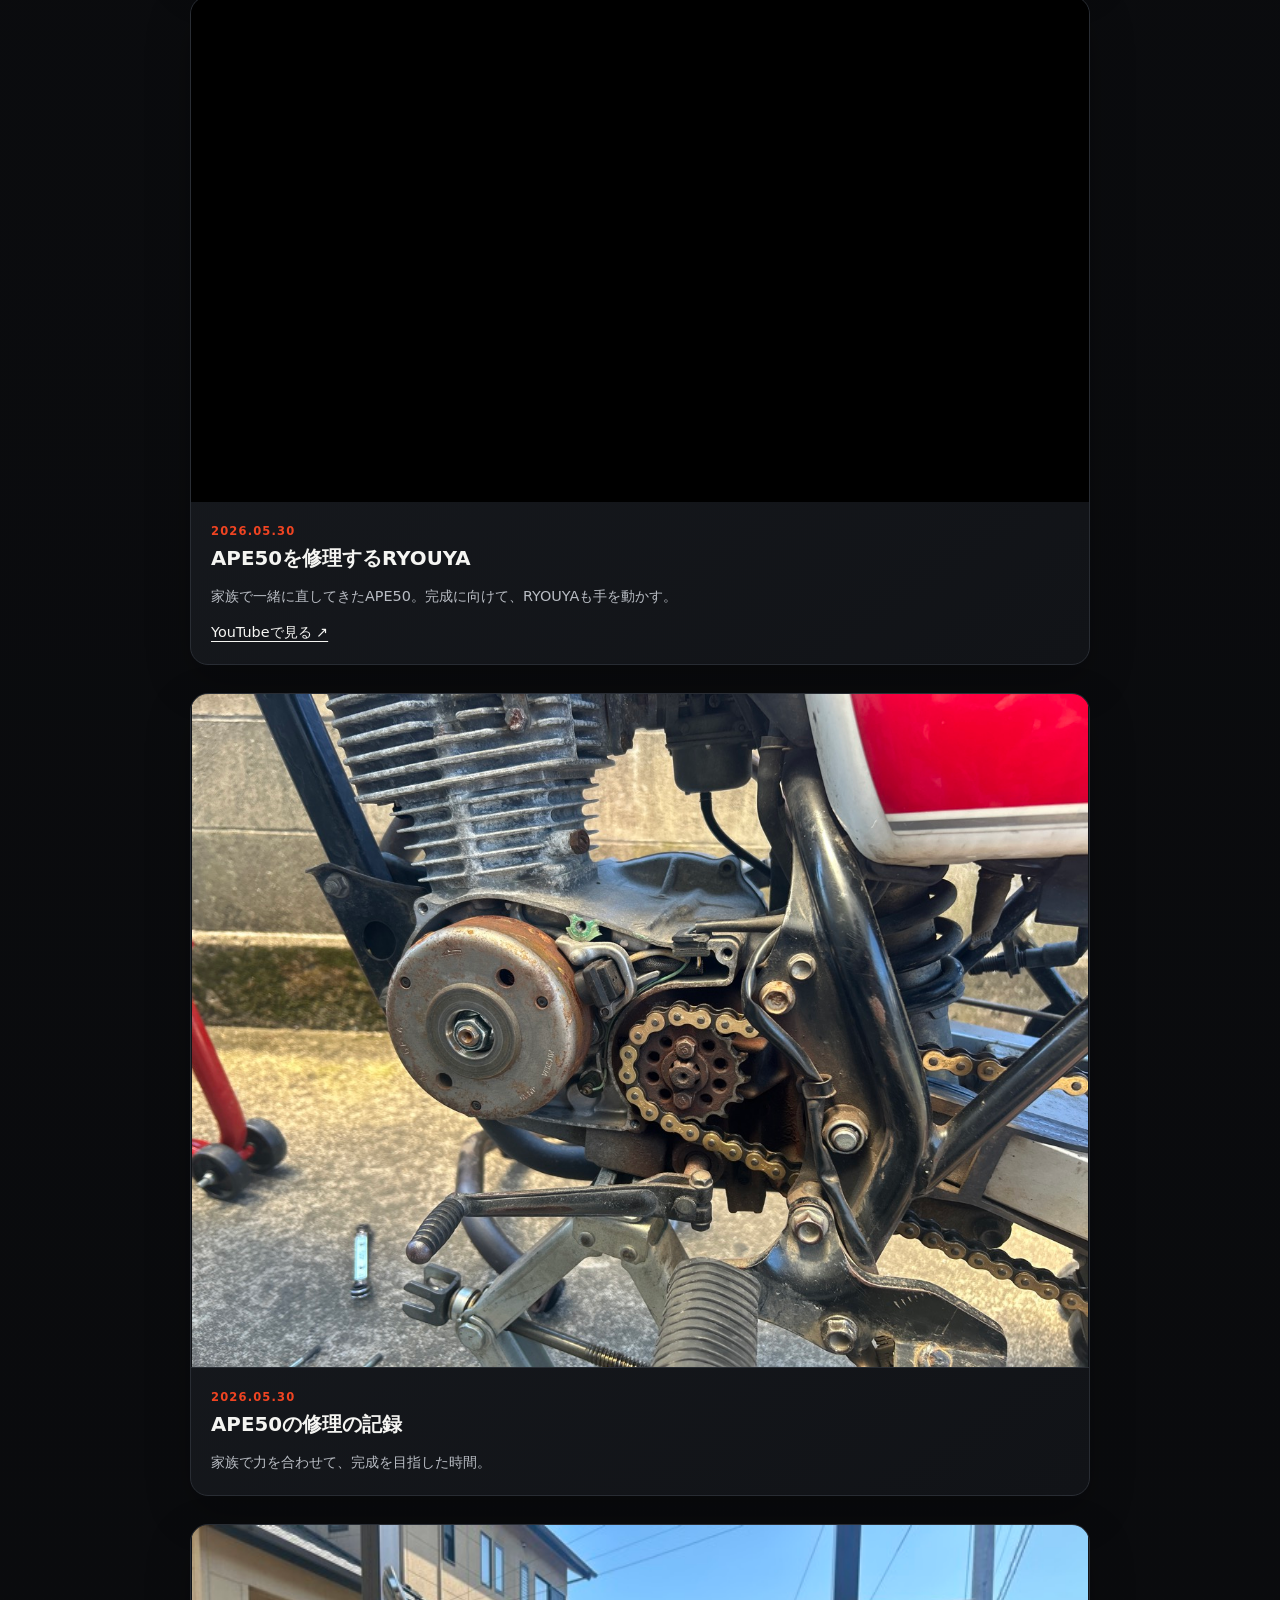
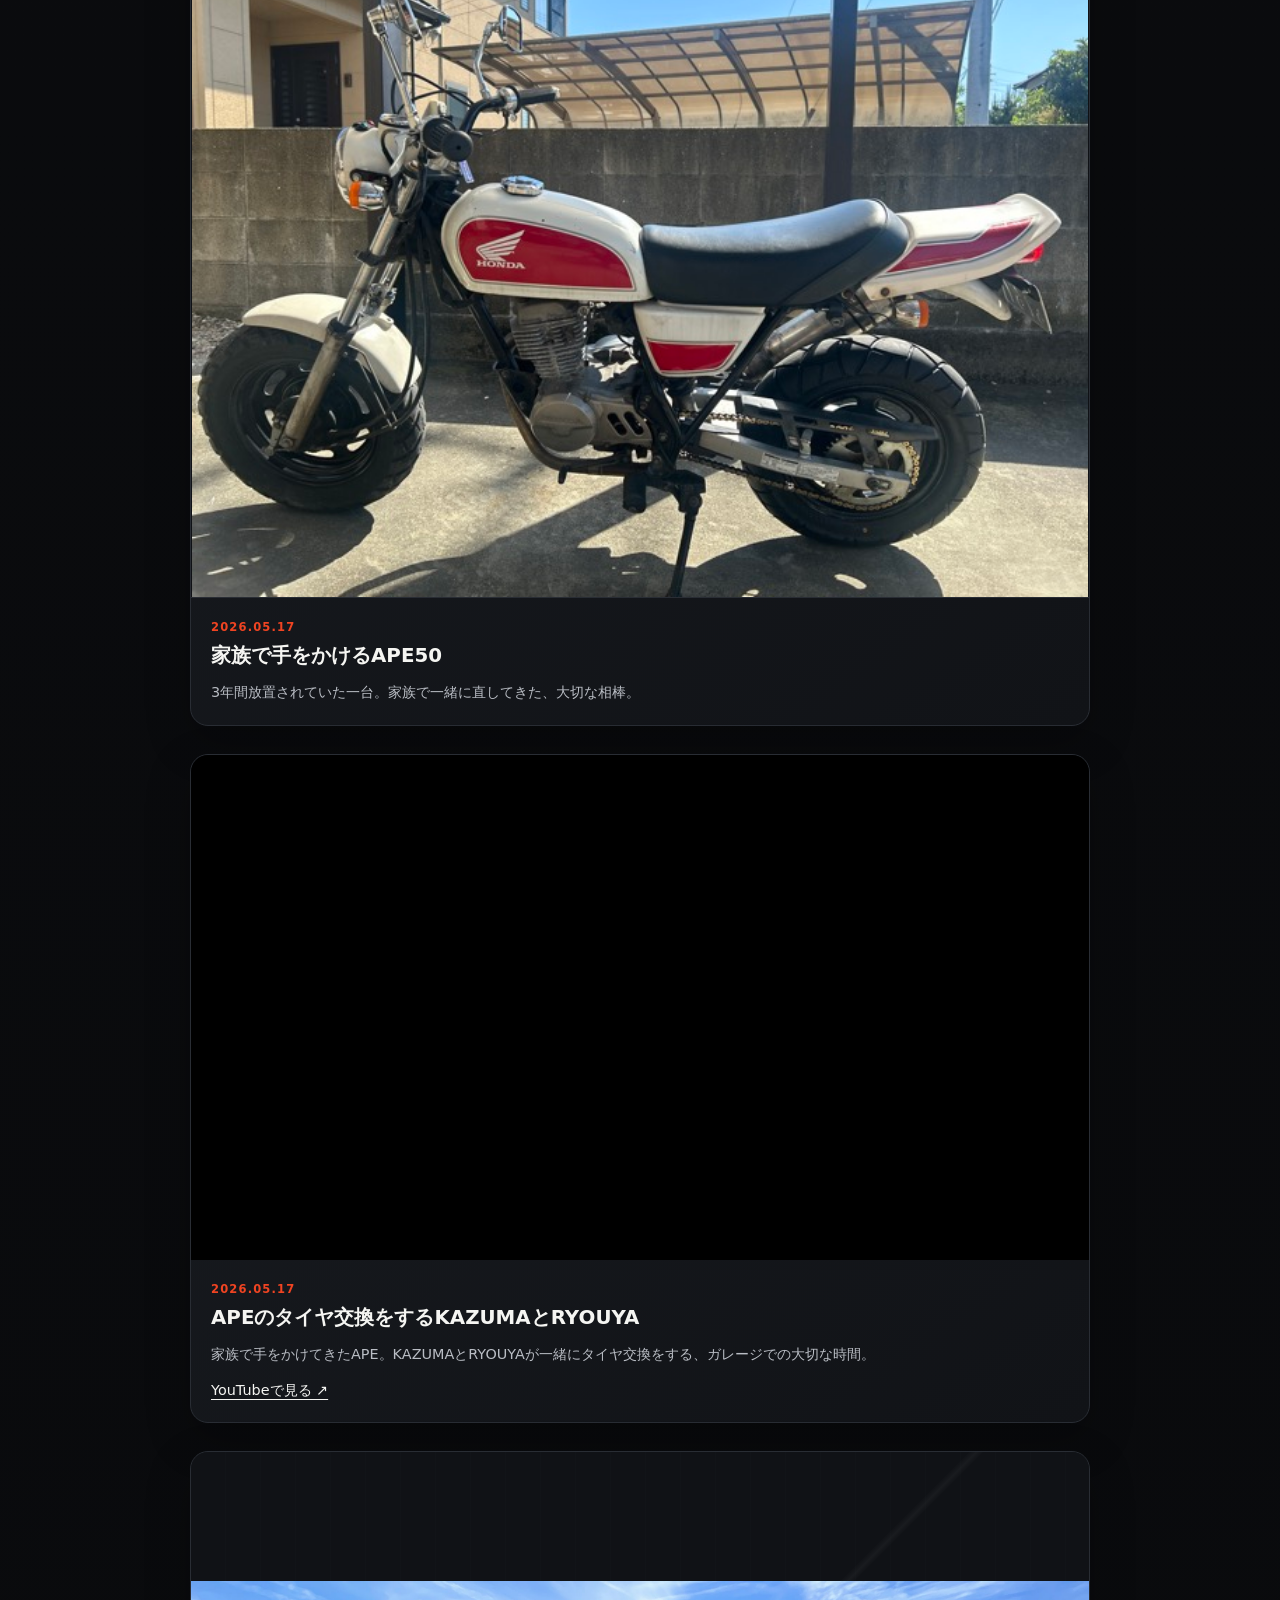
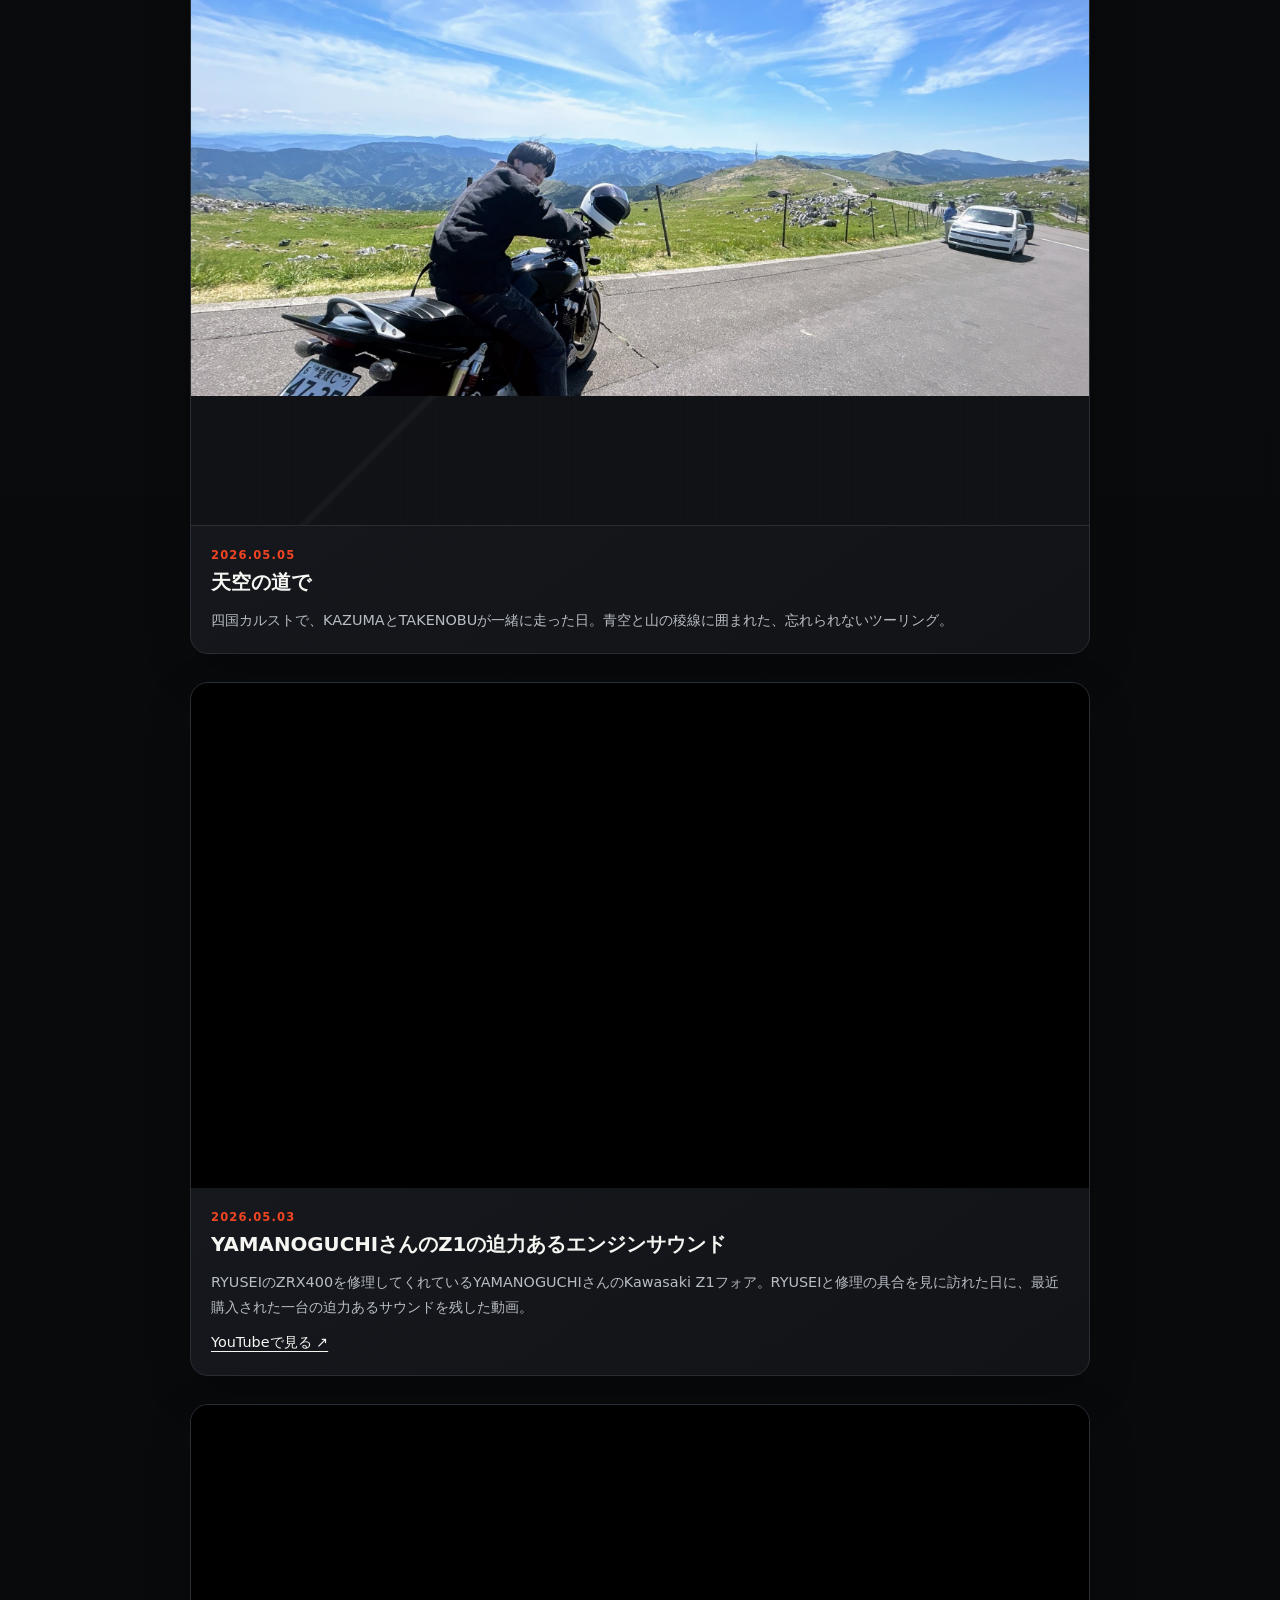
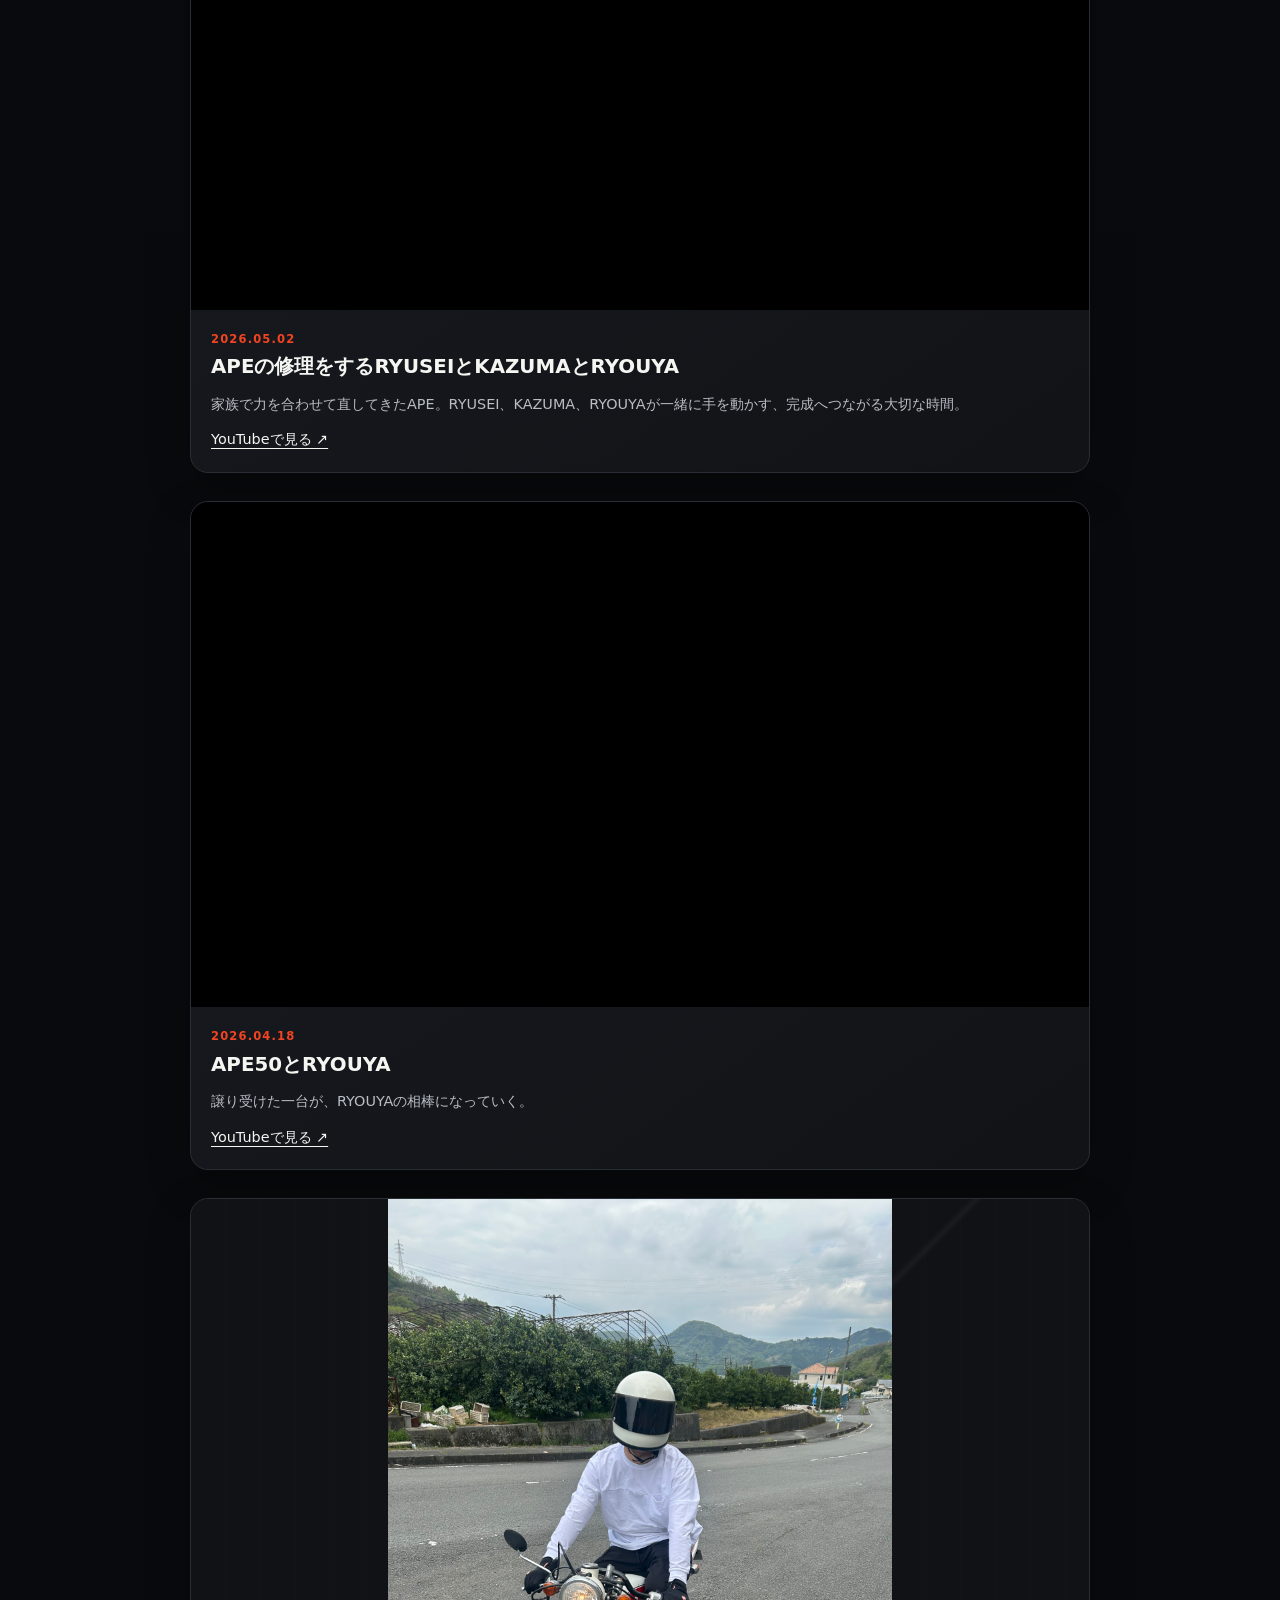
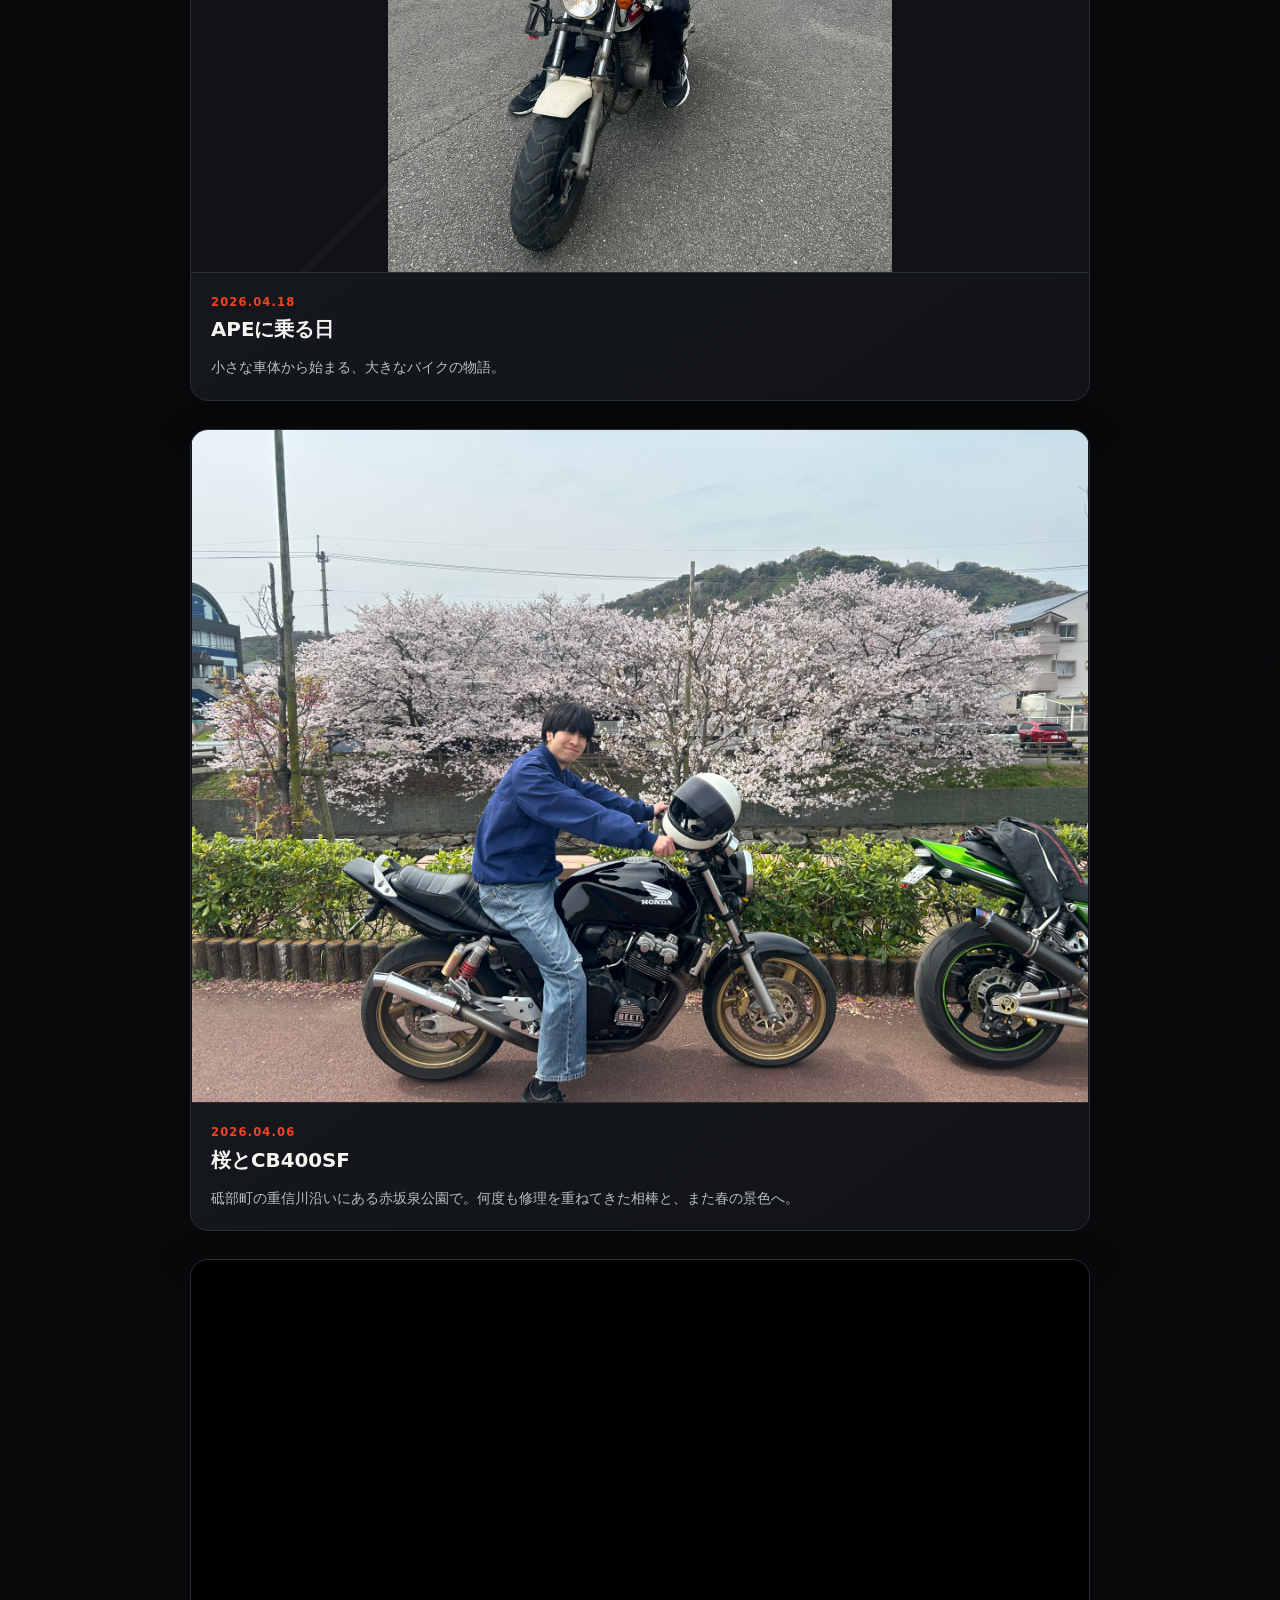
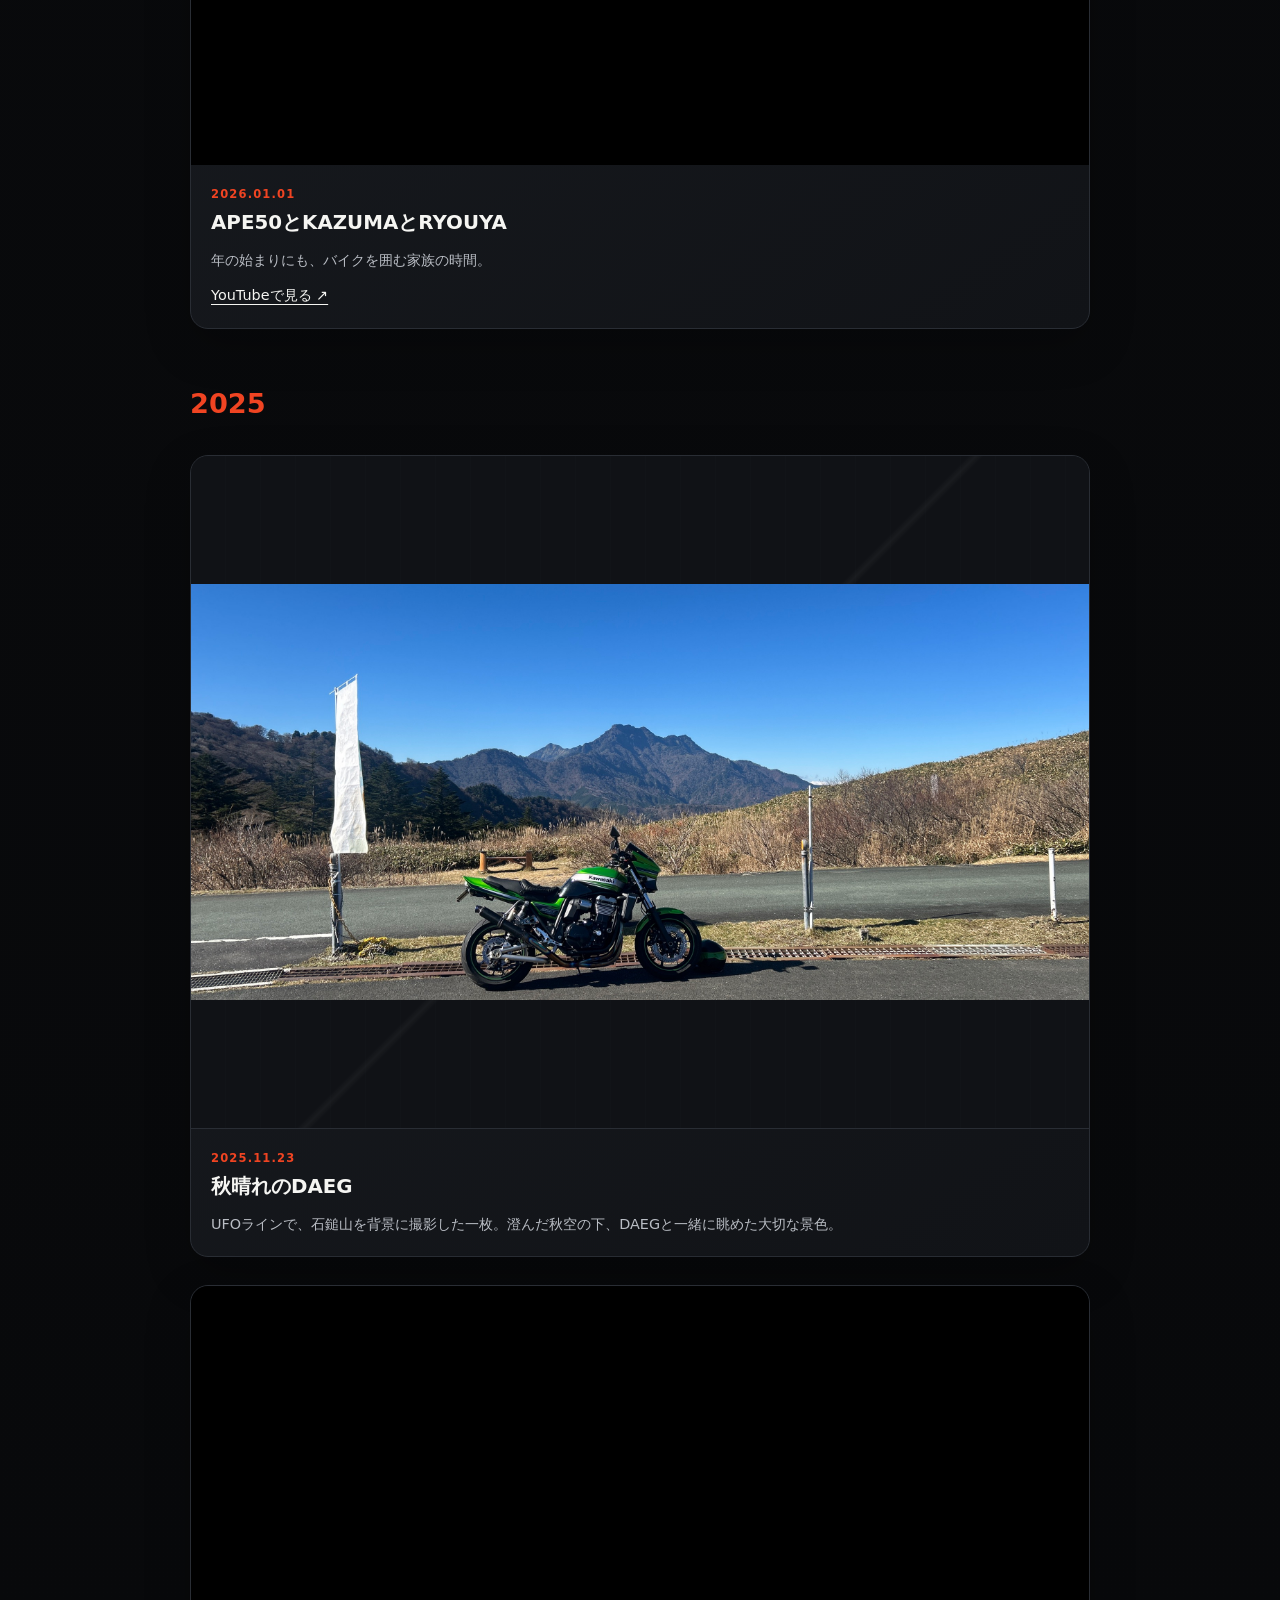
==== commit 9b290e95: "Add files via upload" ====
--- a/gallery.html
+++ b/gallery.html
@@ -14,7 +14,7 @@
       <a class="brand" href="index.html">MAEDA GARAGE</a>
       <div class="nav-links">
         <a href="index.html">ガレージ</a>
-        <a class="active" href="gallery.html" aria-current="page">思い出ギャラリー</a>
+        <a class="active" href="gallery-latest.html">思い出ギャラリー</a>
         <a href="memory-reel.html">MEMORY REEL</a>
       </div>
     </div>
@@ -35,12 +35,12 @@
     <h2 id="galleryTimelineTitle">すべての思い出</h2>
     <p class="gallery-lead" id="galleryTimelineLead">一緒に直した日も、走った日も。新しい日付から振り返る、家族とバイクの物語。</p>
     <nav class="gallery-years" aria-label="年別の思い出ギャラリー">
+      <a class="year-link" data-year="2026" href="gallery-2026.html">2026年</a>
+      <a class="year-link" data-year="2025" href="gallery-2025.html">2025年</a>
+      <a class="year-link" data-year="2024" href="gallery-2024.html">2024年</a>
+      <a class="year-link" data-year="2023" href="gallery-2023.html">2023年</a>
+      <a class="year-link" data-year="1995" href="gallery-1995.html">1995年</a>
       <a class="year-link" data-year="" href="gallery.html">すべて</a>
-      <a class="year-link" data-year="2026" href="gallery.html?year=2026">2026年</a>
-      <a class="year-link" data-year="2025" href="gallery.html?year=2025">2025年</a>
-      <a class="year-link" data-year="2024" href="gallery.html?year=2024">2024年</a>
-      <a class="year-link" data-year="2023" href="gallery.html?year=2023">2023年</a>
-      <a class="year-link" data-year="1995" href="gallery.html?year=1995">1995年</a>
     </nav>
     <details class="family-story">
       <summary>家族でつないできた、3台の物語</summary>
--- a/style.css
+++ b/style.css
@@ -264,6 +264,46 @@
   text-underline-offset: 4px;
 }
 
+.gallery-footer-actions {
+  display: flex;
+  flex-wrap: wrap;
+  justify-content: center;
+  gap: 12px;
+  margin-bottom: 18px;
+}
+
+.garage-return,
+.back-to-top {
+  display: inline-flex;
+  align-items: center;
+  min-height: 44px;
+  padding: 10px 16px;
+  border: 1px solid var(--shared-line);
+  border-radius: 10px;
+  background: var(--shared-panel);
+  text-decoration: none;
+  transition: transform .2s ease, border-color .2s ease, background .2s ease;
+}
+
+.garage-return {
+  gap: .42em;
+  font-size: .84rem;
+  font-weight: 950;
+  letter-spacing: .08em;
+}
+
+.return-arrow { color: var(--shared-muted); font-size: 1.1em; }
+.return-maeda { color: var(--shared-text); }
+.return-garage { color: var(--shared-accent); }
+.back-to-top { color: var(--shared-muted) !important; font-size: .84rem; }
+
+.garage-return:hover,
+.back-to-top:hover {
+  transform: translateY(-2px);
+  border-color: var(--shared-accent);
+  background: rgba(240,68,34,.1);
+}
+
 @media (max-width: 820px) {
   .memory-grid { grid-template-columns: 1fr; }
 }
@@ -402,6 +442,8 @@
   margin-top: 12px;
 }
 
+.reel-controls-overlay { display: none; }
+
 .reel-button {
   min-width: 44px;
   min-height: 42px;
@@ -419,6 +461,29 @@
 .reel-progress > span { display: block; width: 0; height: 100%; background: var(--accent); transition: width .35s ease; }
 .reel-count { color: var(--muted); font-size: .85rem; white-space: nowrap; }
 
+@media (min-width: 681px) {
+  .reel-controls-mobile { display: none; }
+
+  .reel-stage .reel-controls-overlay {
+    position: absolute;
+    inset: 0;
+    display: block;
+    margin: 0;
+    z-index: 2;
+    pointer-events: none;
+  }
+
+  .reel-controls-overlay .reel-button,
+  .reel-controls-overlay .reel-progress,
+  .reel-controls-overlay .reel-count { position: absolute; pointer-events: auto; }
+
+  .reel-controls-overlay .reel-prev { top: 50%; left: 18px; transform: translateY(-50%); }
+  .reel-controls-overlay .reel-next { top: 50%; right: 18px; transform: translateY(-50%); }
+  .reel-controls-overlay .reel-toggle { bottom: 16px; left: 18px; background: rgba(17,19,23,.82); }
+  .reel-controls-overlay .reel-count { right: 18px; bottom: 27px; color: #fff; text-shadow: 0 1px 8px #000; }
+  .reel-controls-overlay .reel-progress { right: 100px; bottom: 24px; left: 115px; background: rgba(255,255,255,.32); }
+}
+
 @media (max-width: 560px) {
   .reel-container { width: calc(100% - 24px); padding-top: 16px; }
   .reel-intro { margin-bottom: 10px; }
